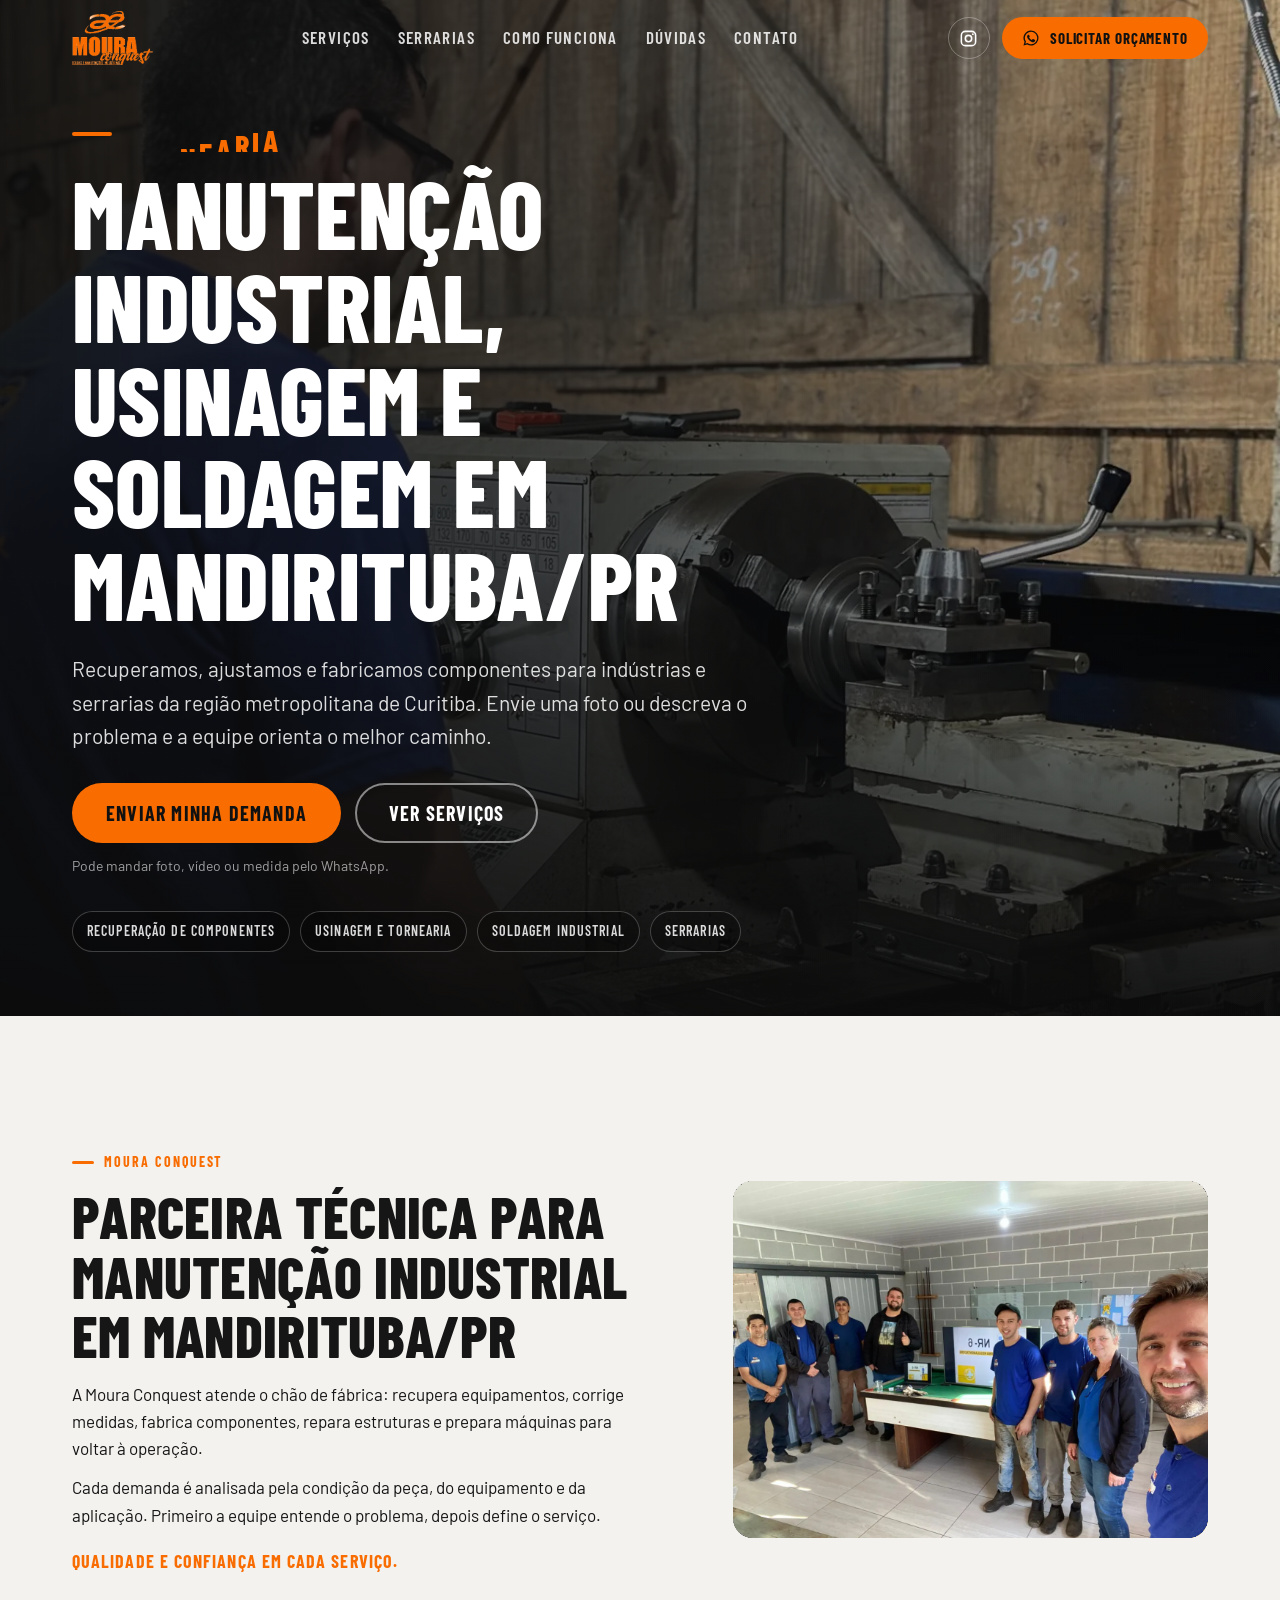
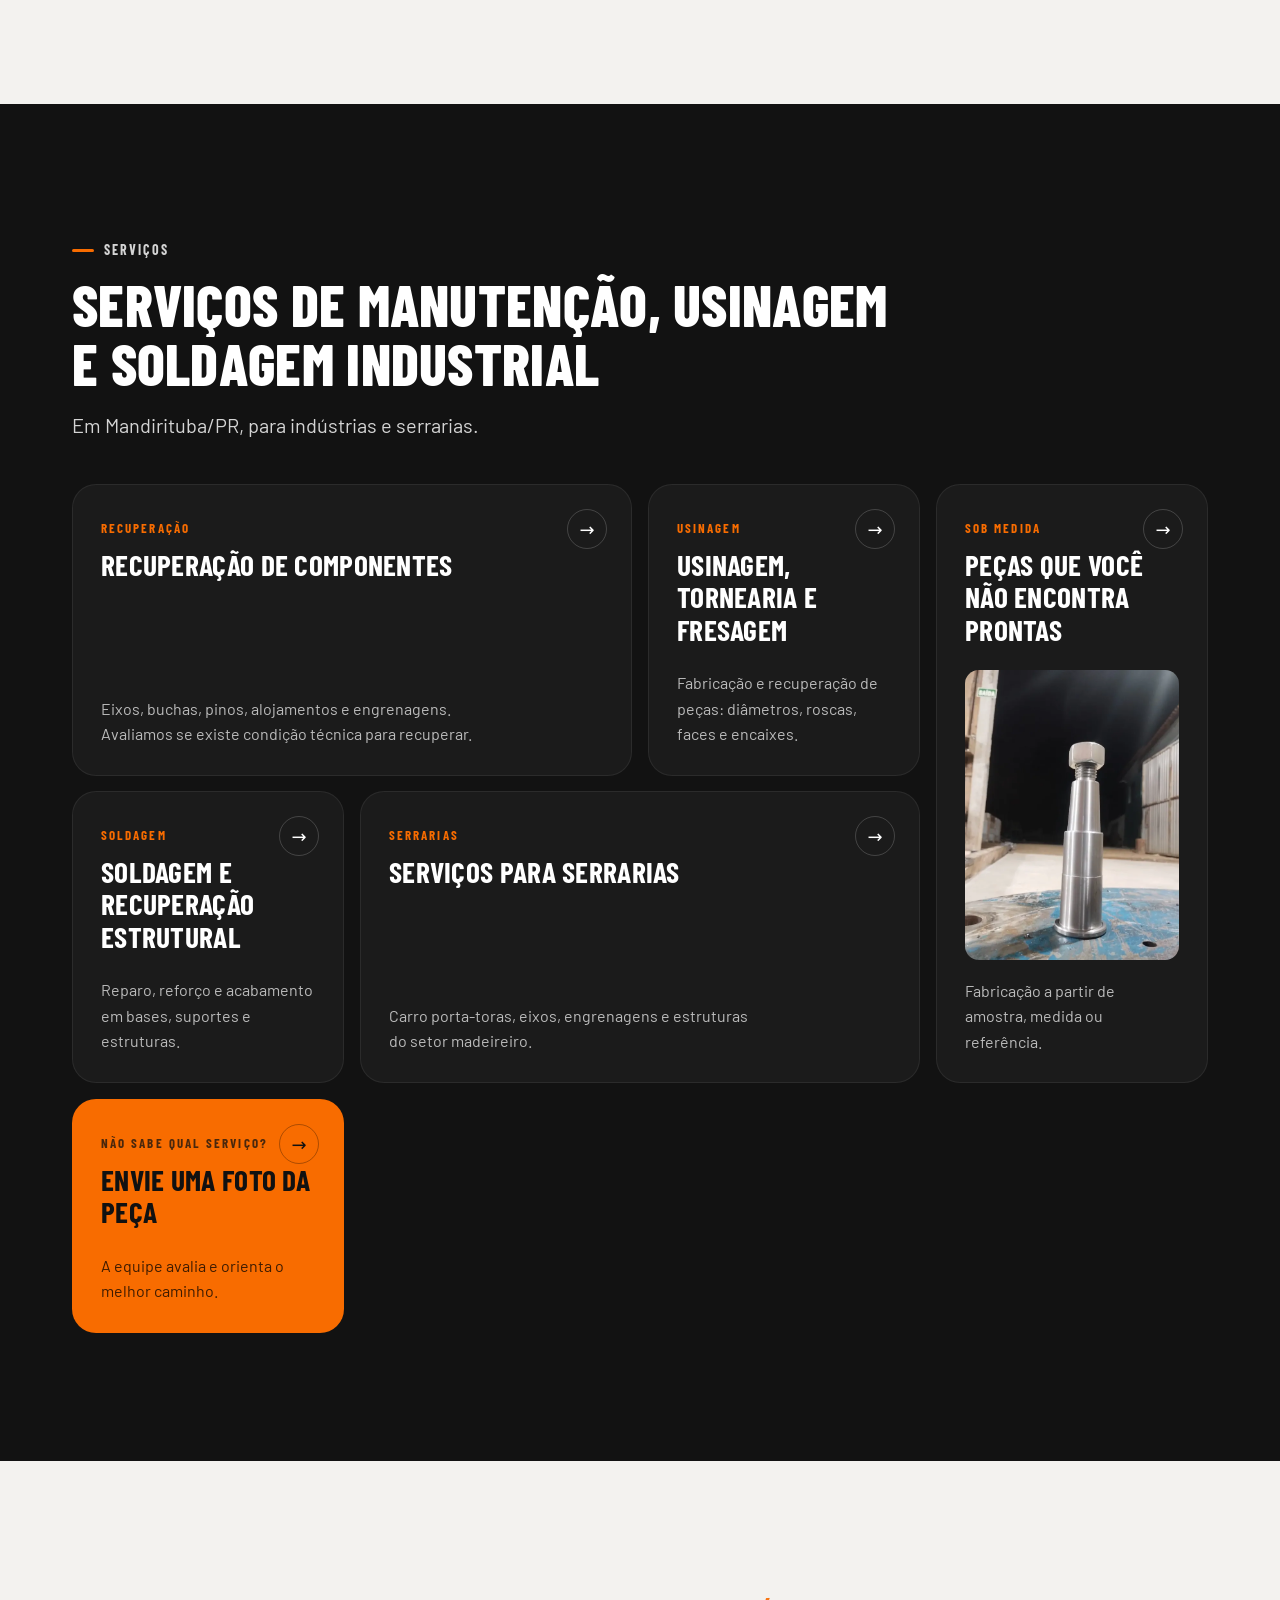
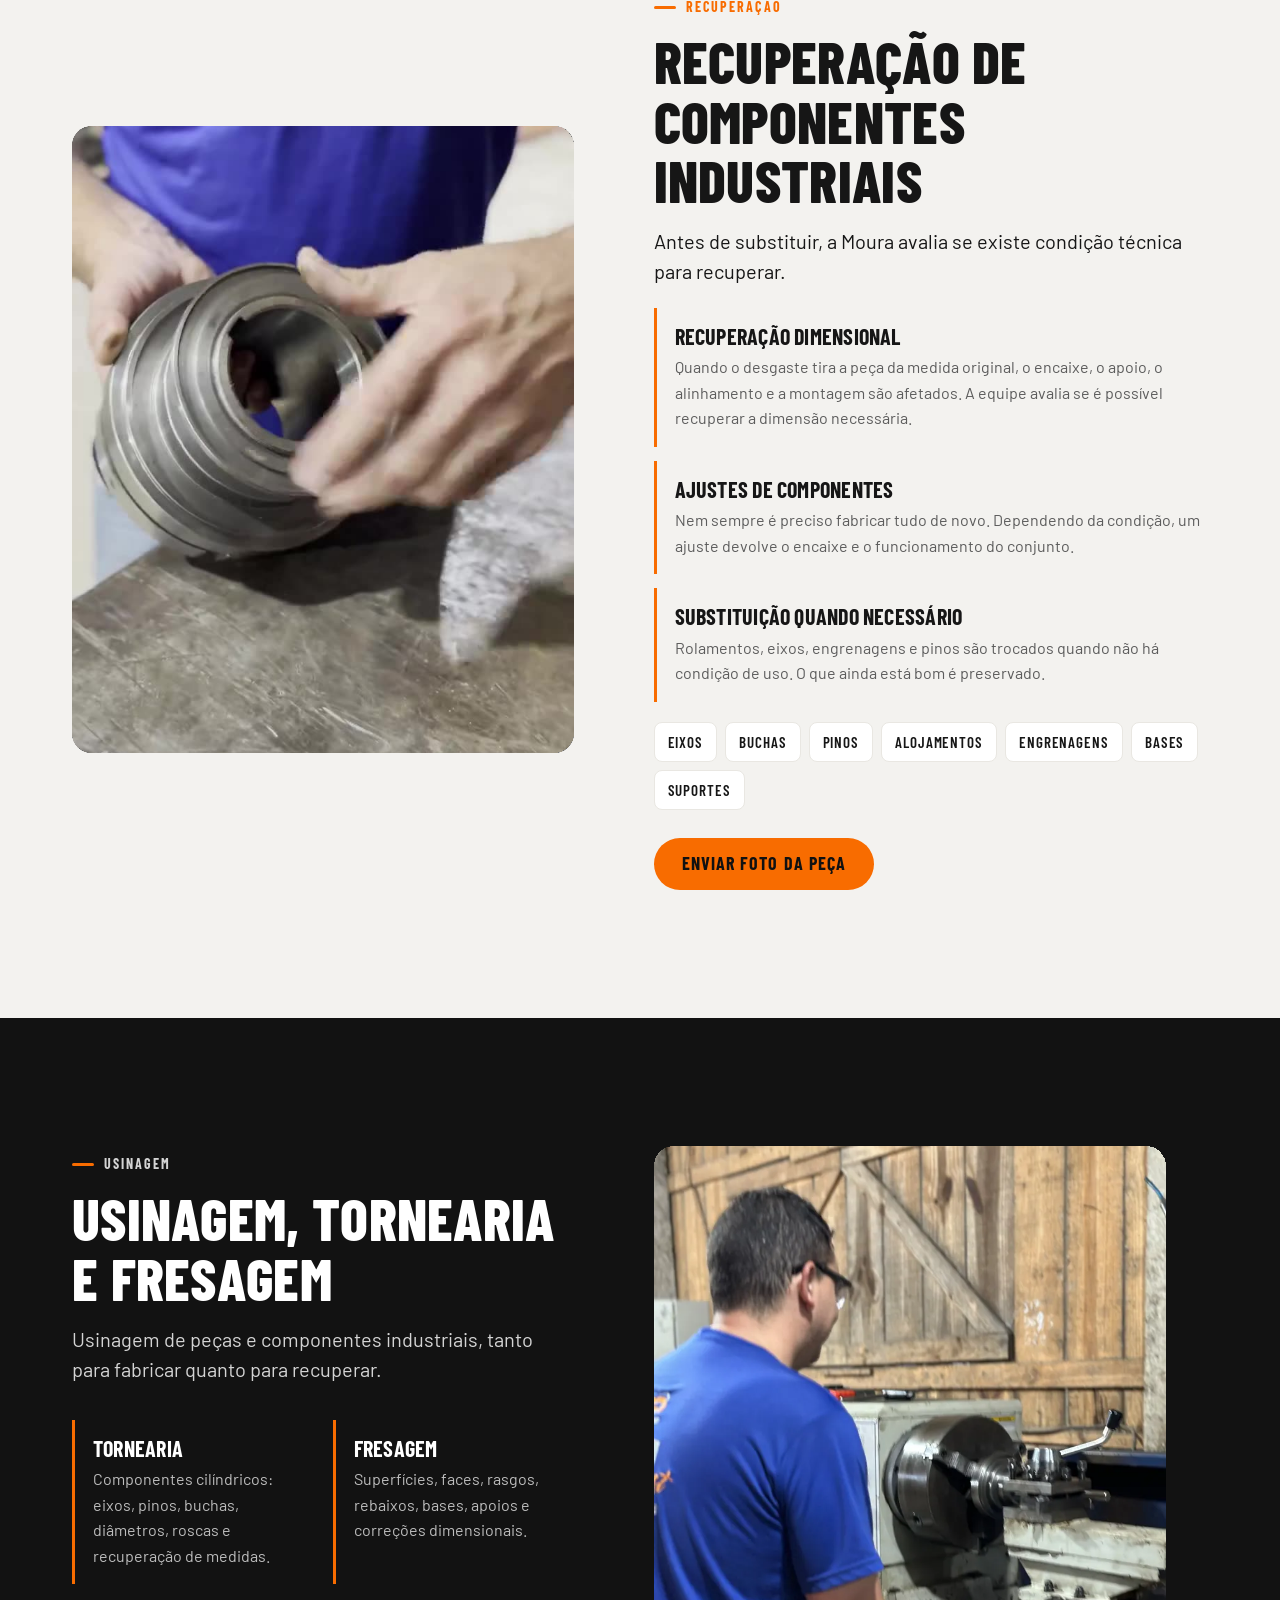
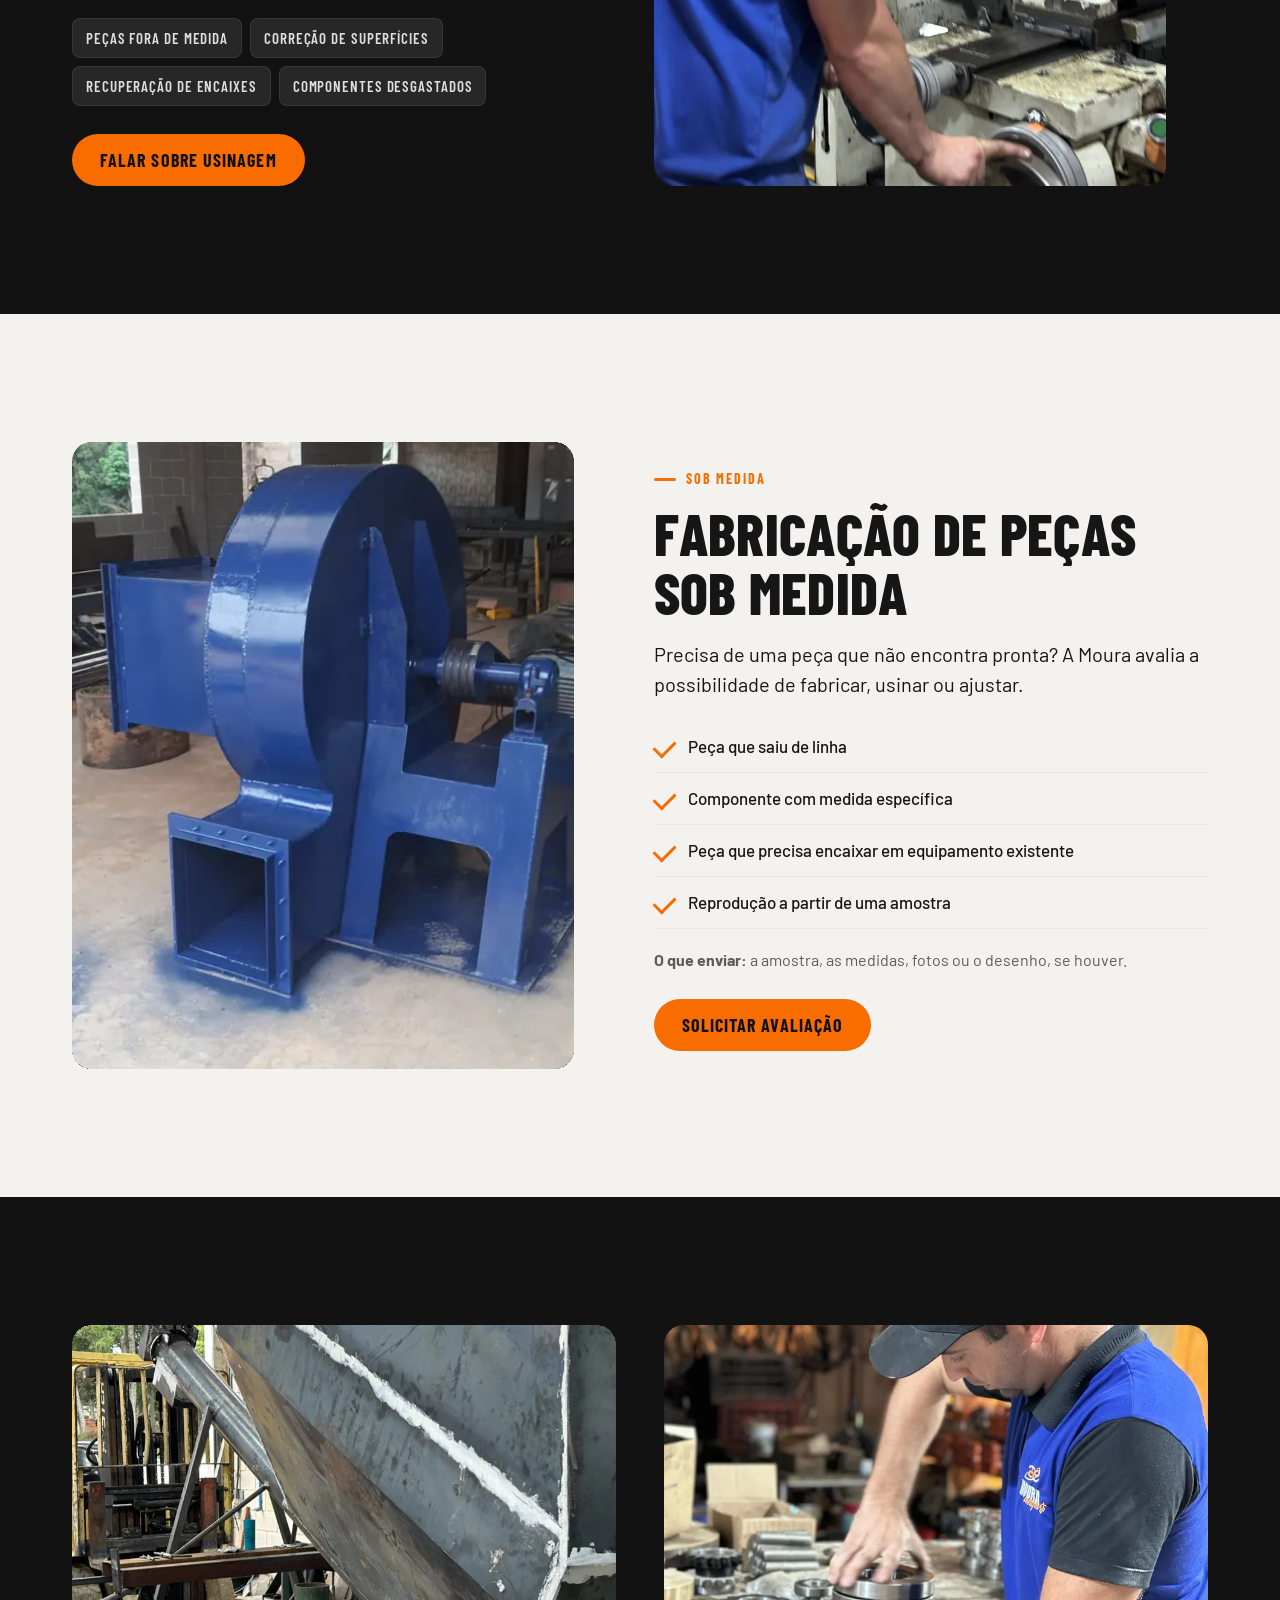
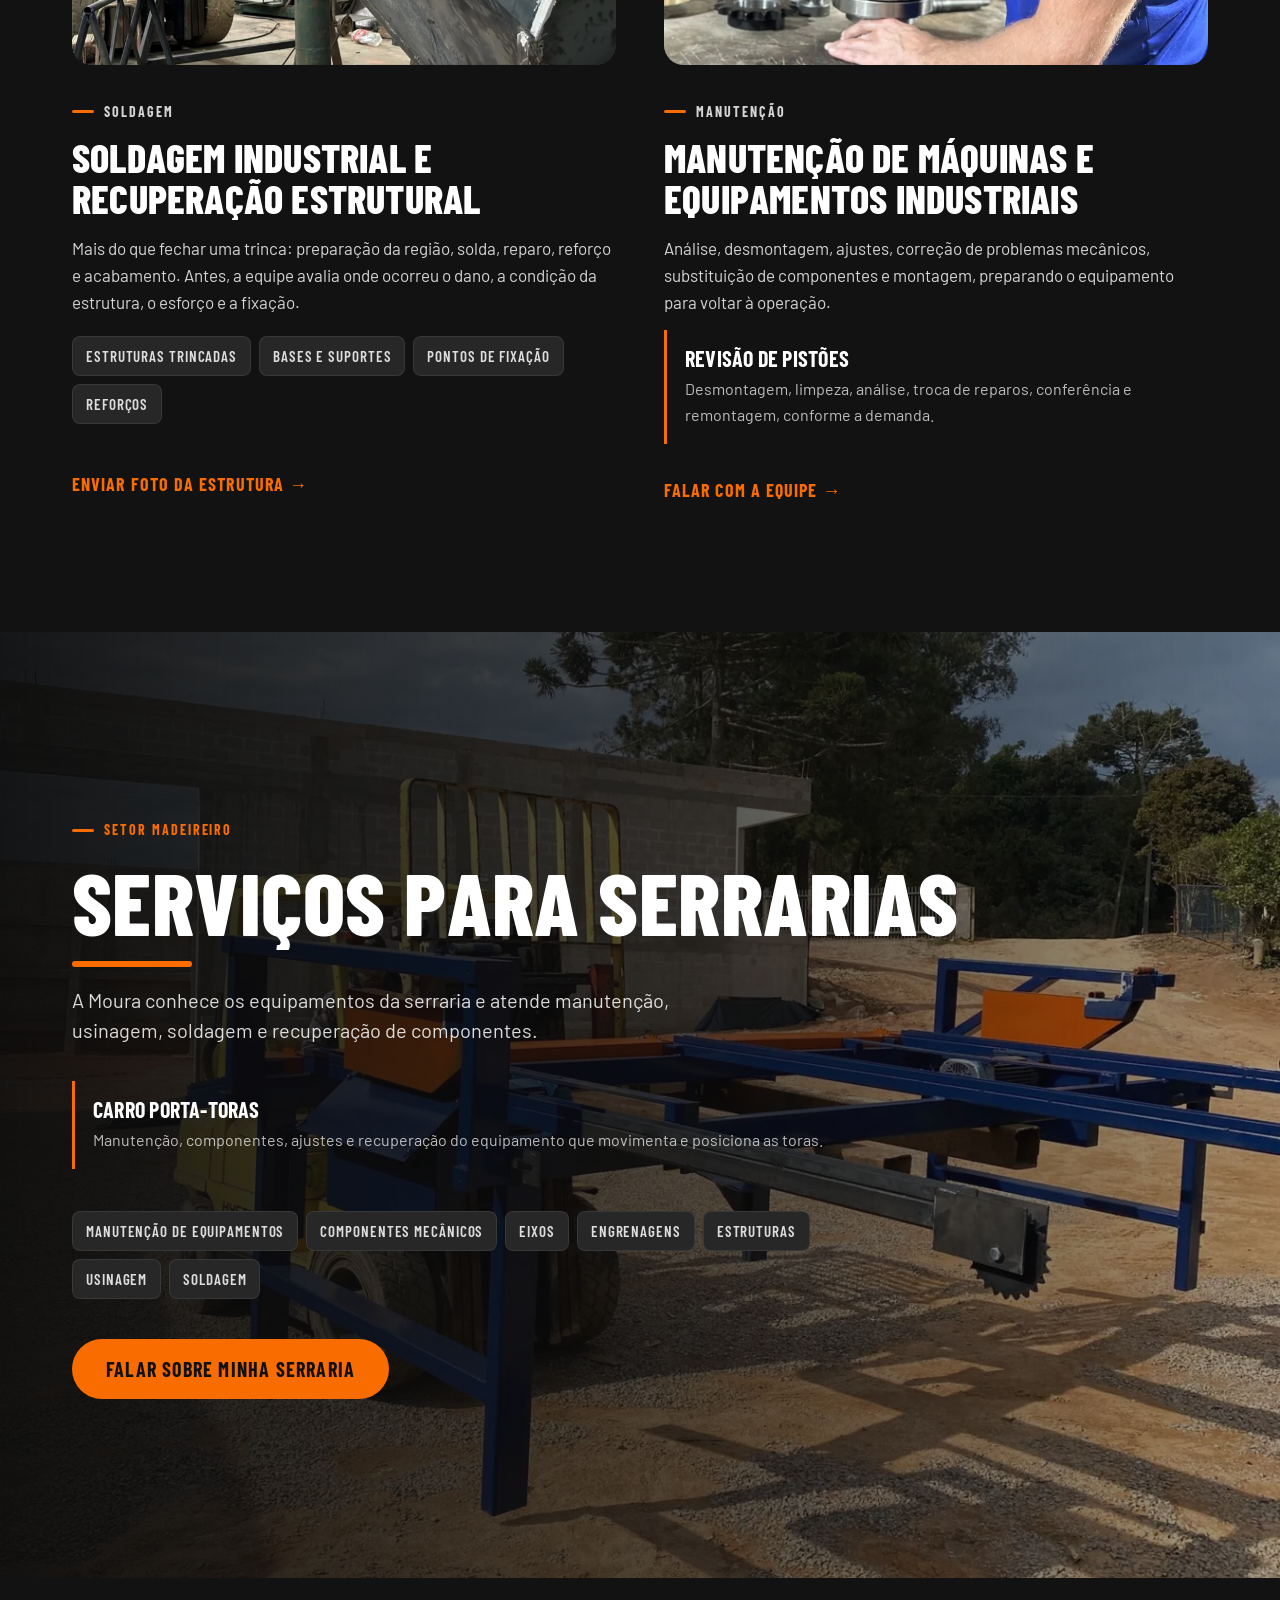
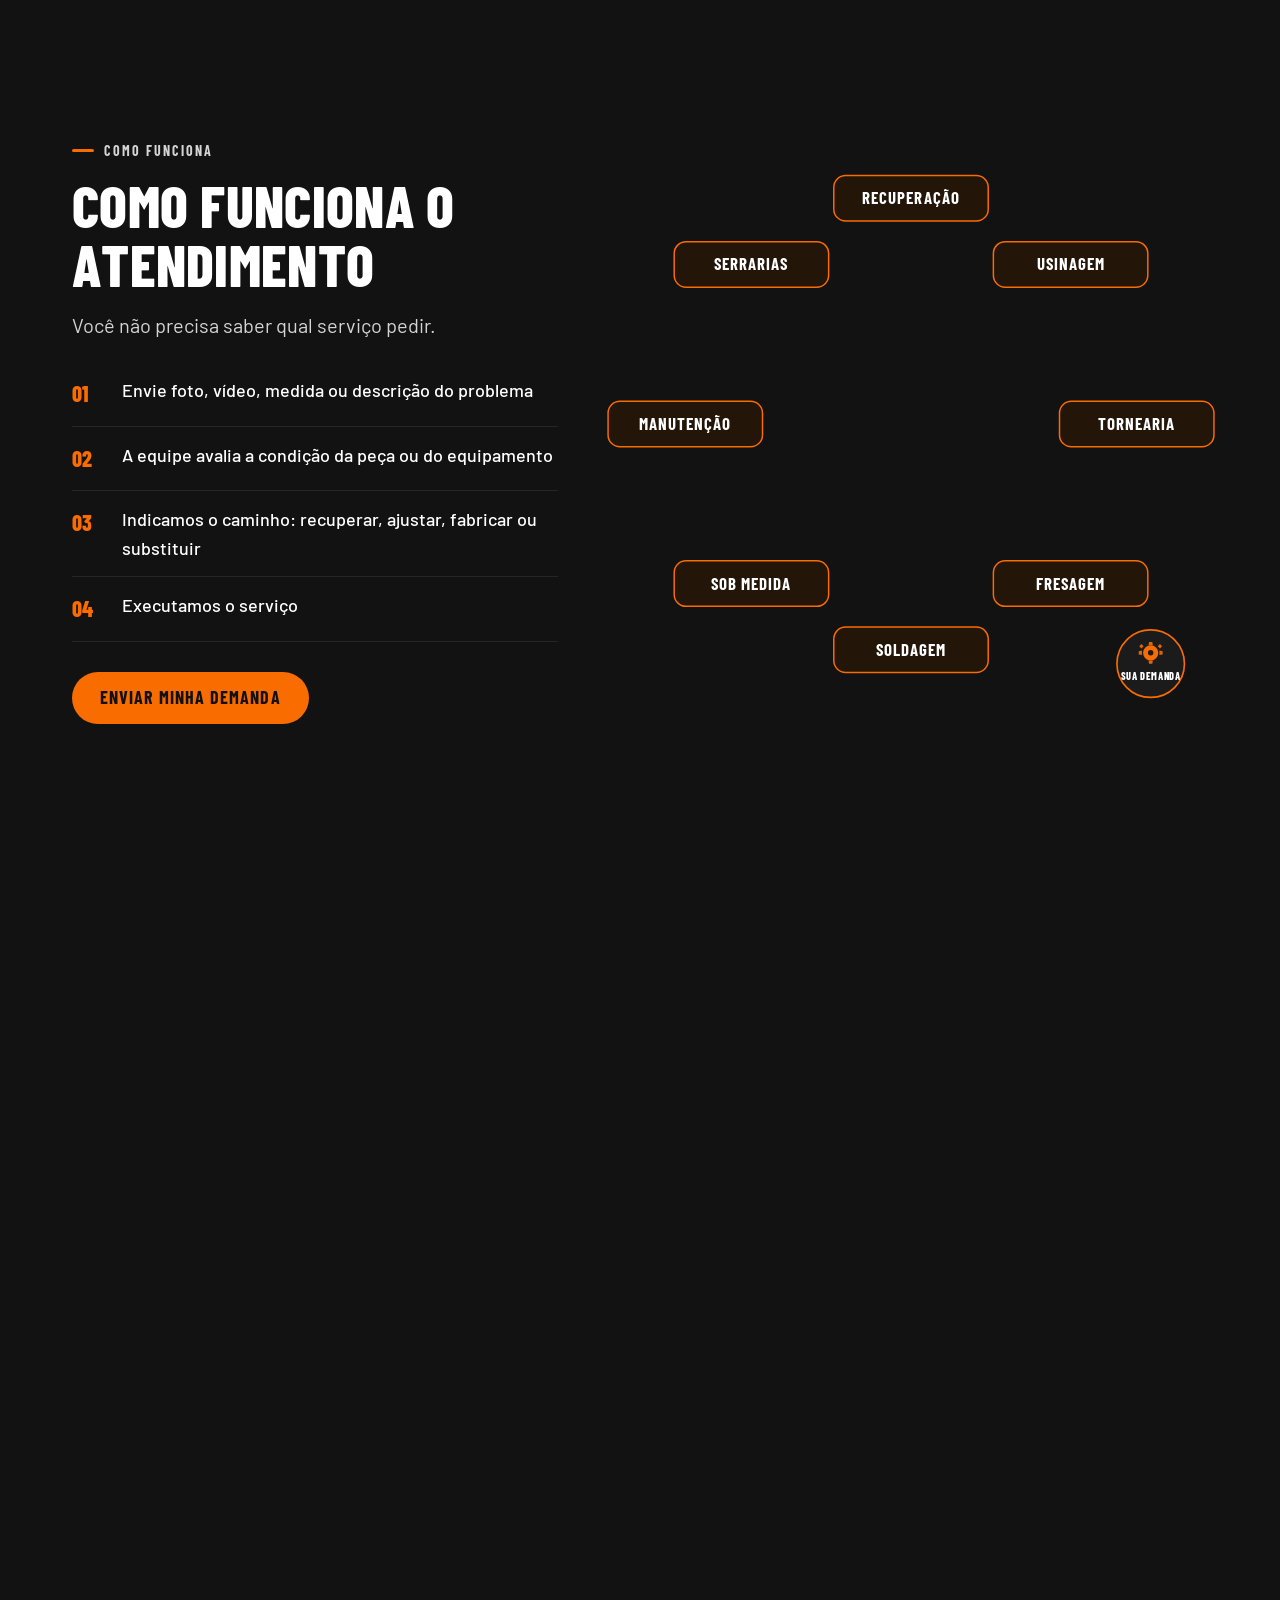
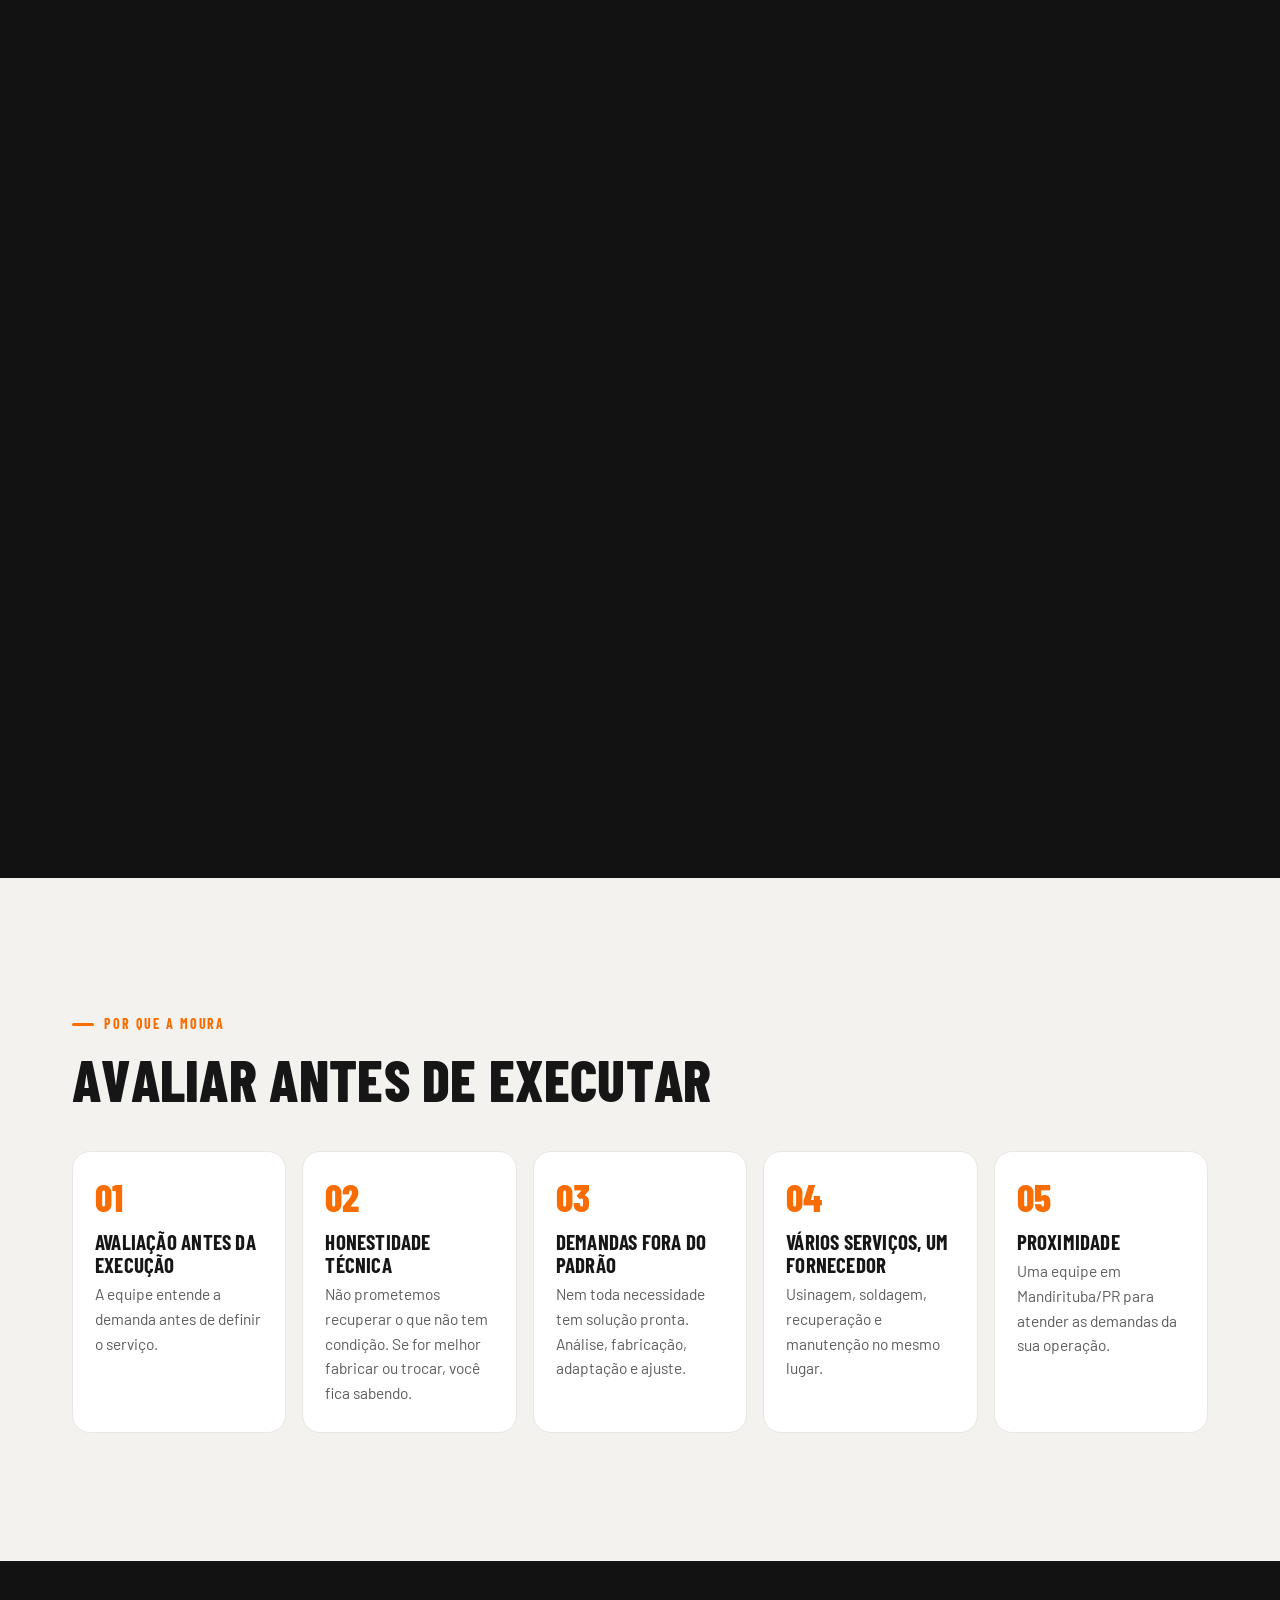
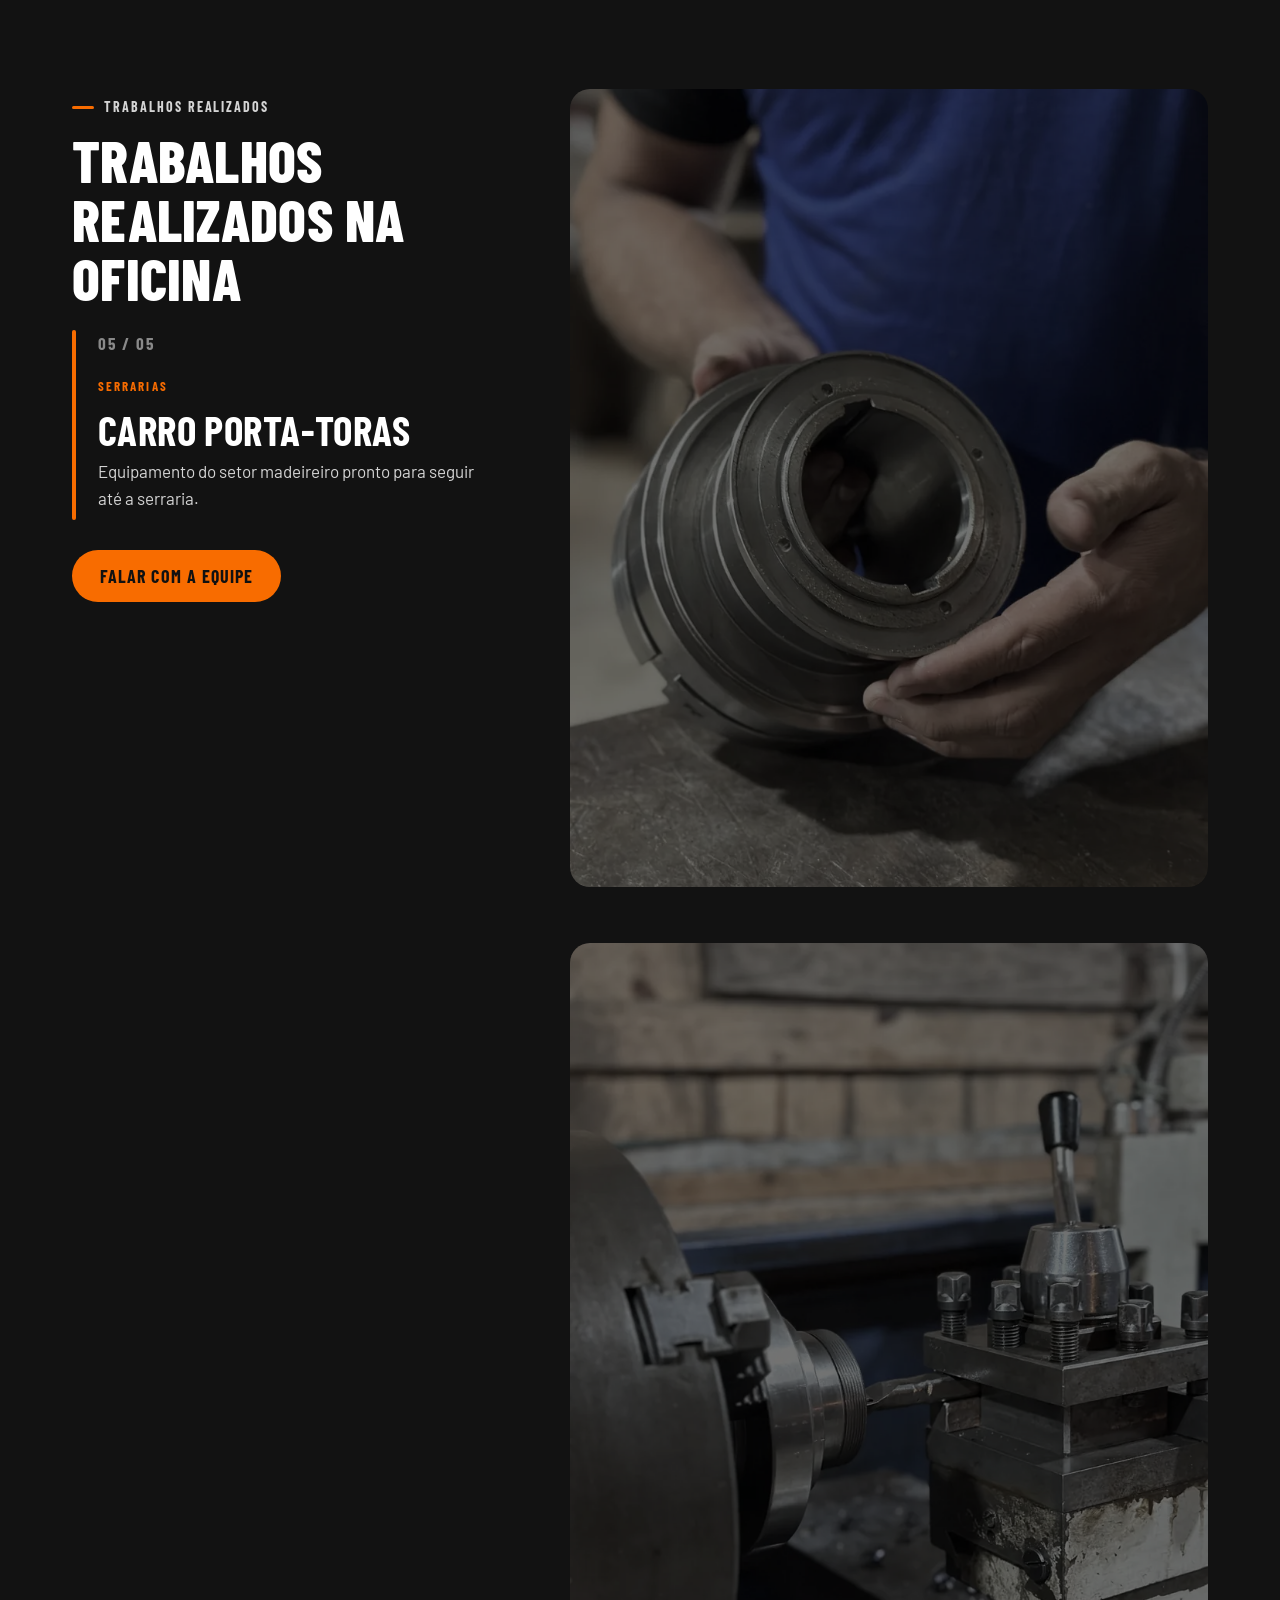
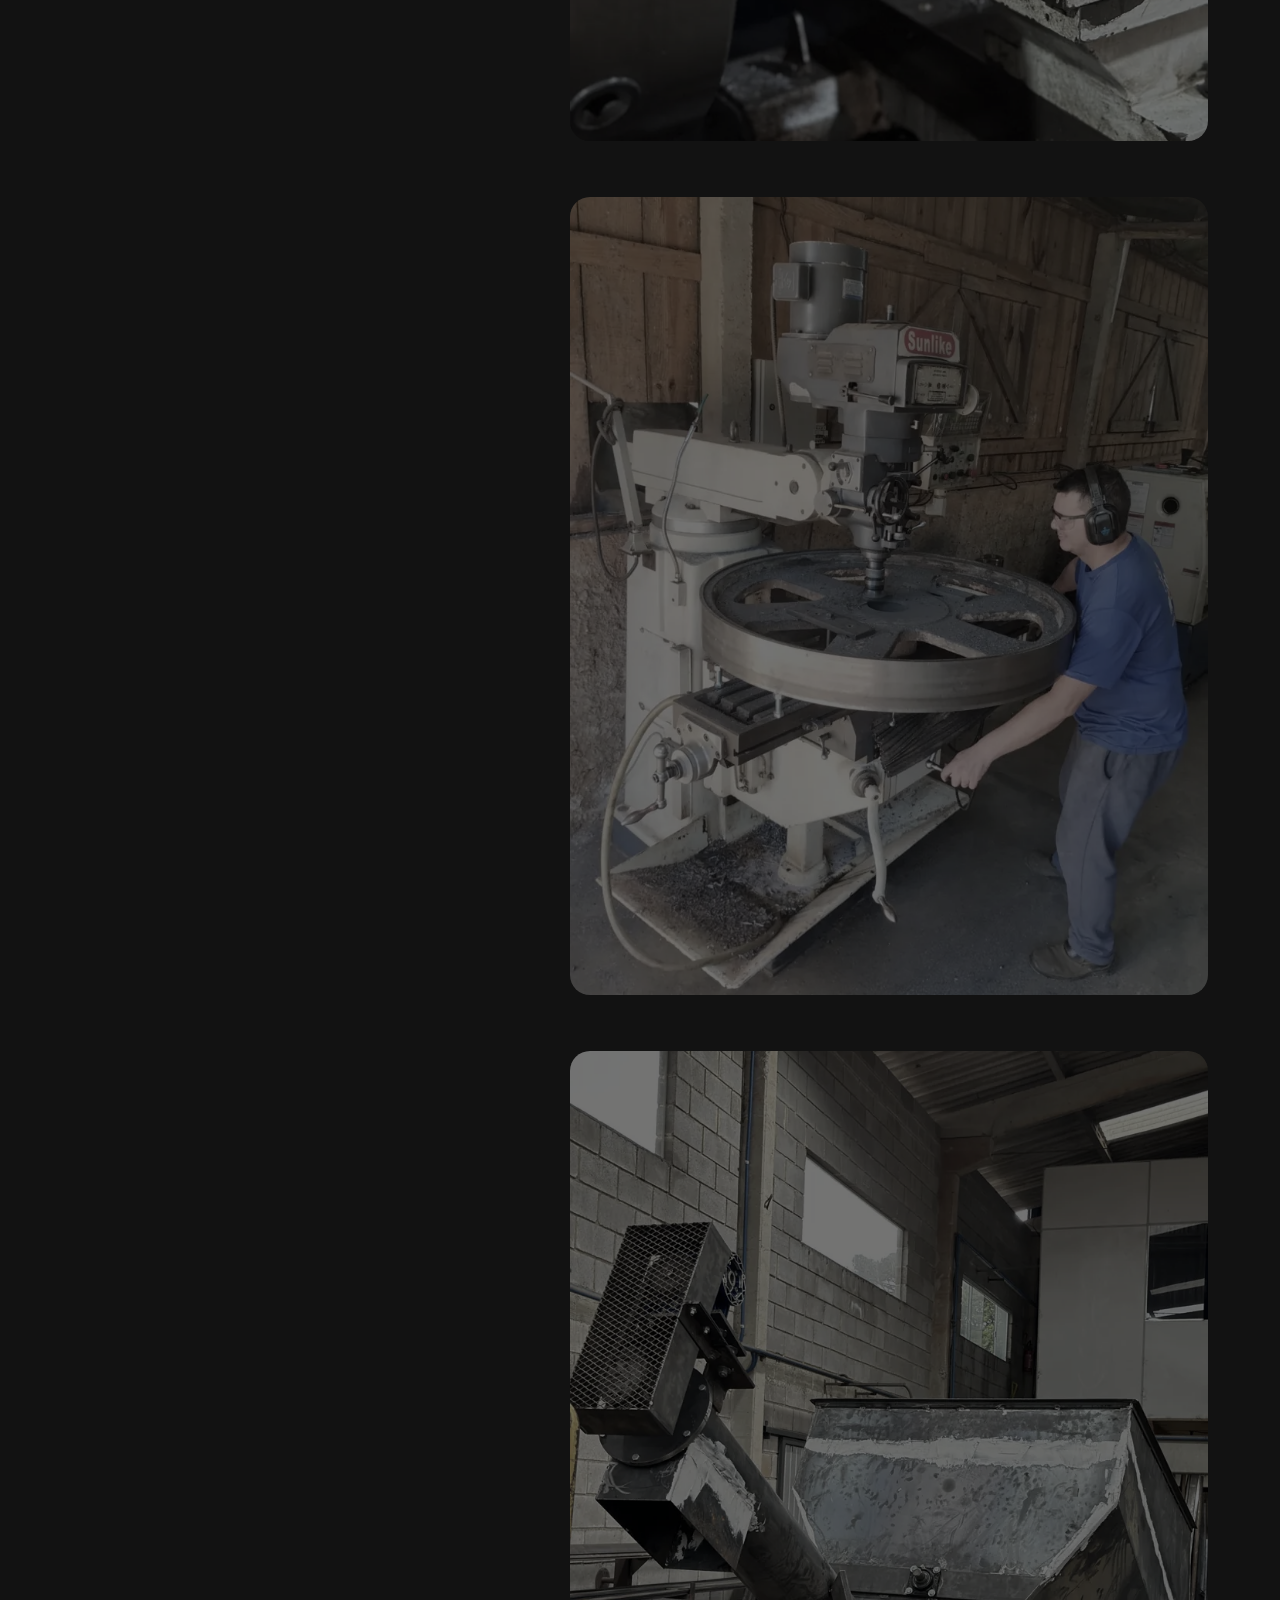
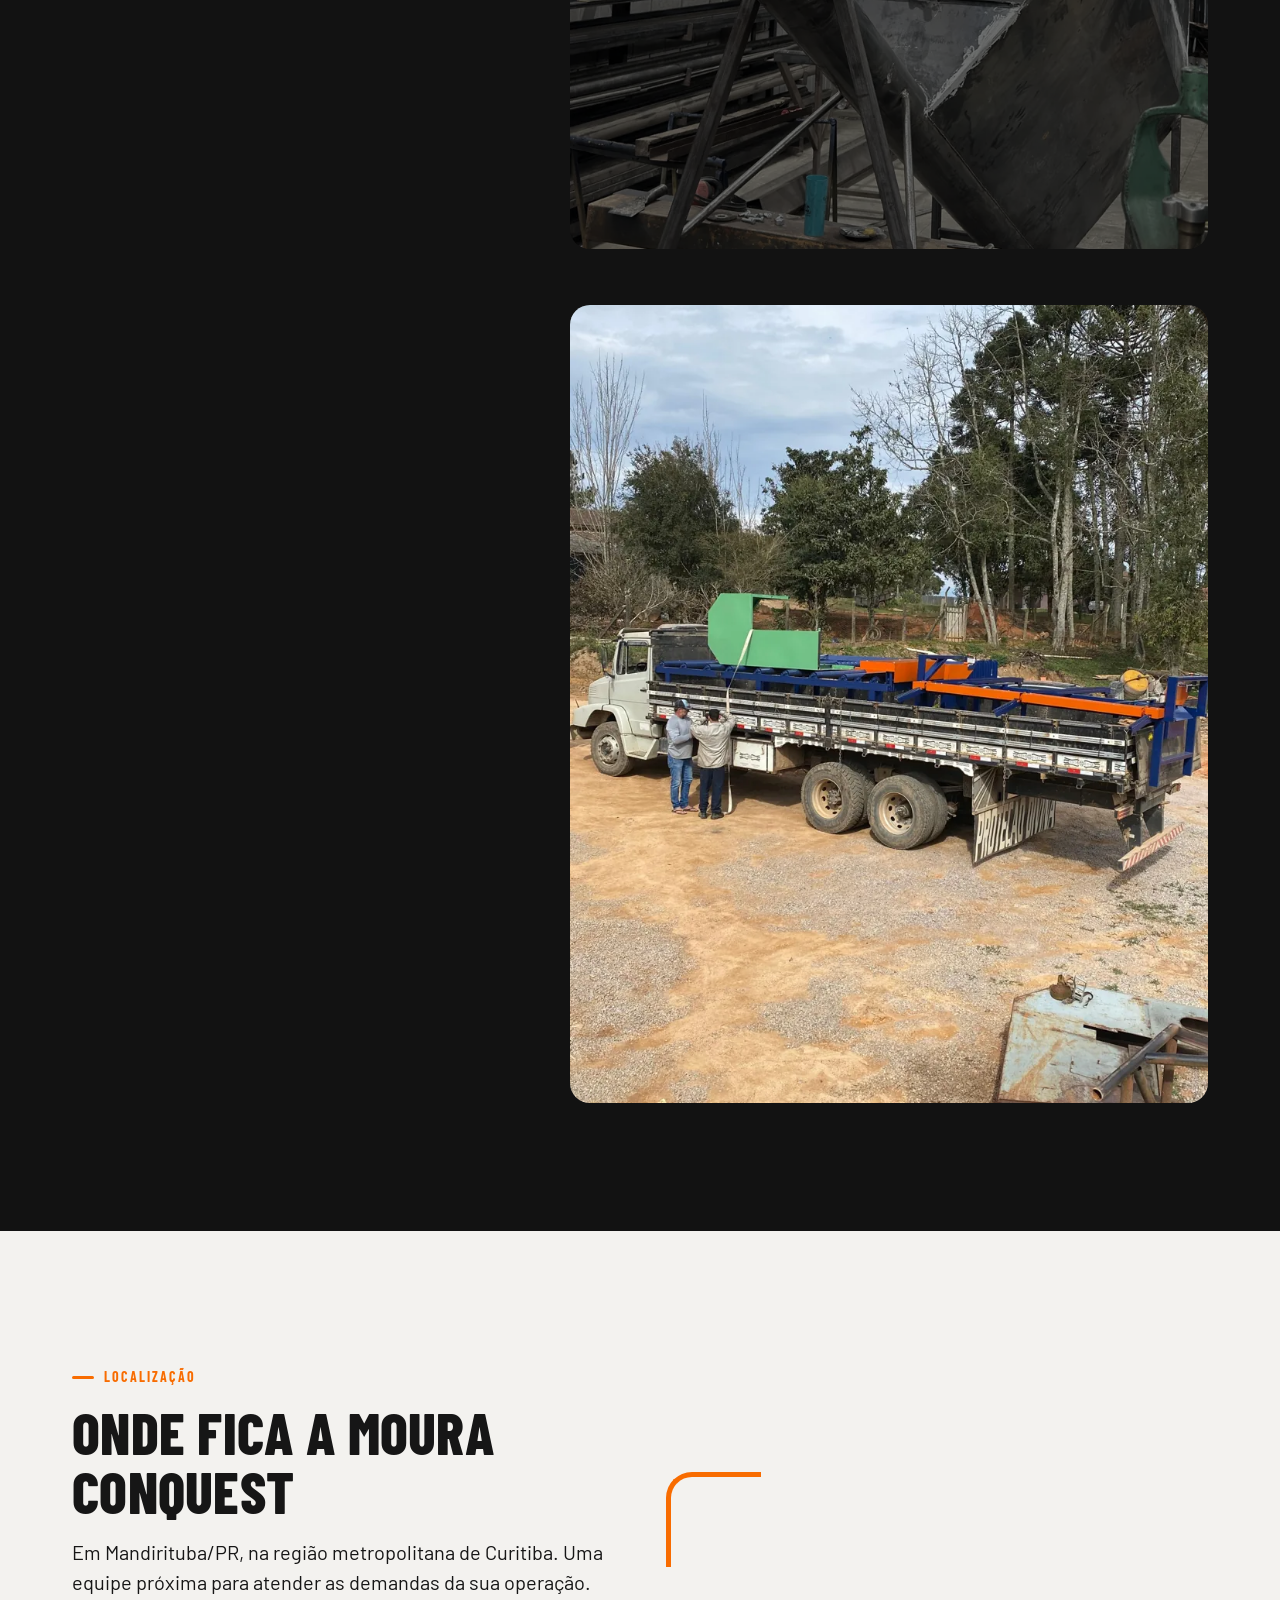
==== index.html @ 5da2c51f "Add files via upload" ====
<!doctype html>
<html lang="pt-BR">
<head>
<meta charset="utf-8">
<meta name="viewport" content="width=device-width, initial-scale=1">
<title>Manutenção Industrial, Usinagem e Soldagem em Mandirituba/PR | Moura Conquest</title>
<meta name="description" content="Moura Conquest, em Mandirituba/PR (região metropolitana de Curitiba): manutenção industrial, usinagem, tornearia, fresagem, soldagem, recuperação de componentes e peças sob medida para indústrias e serrarias.">
<meta name="theme-color" content="#121212">
<meta name="robots" content="index, follow">
<meta property="og:type" content="website">
<meta property="og:locale" content="pt_BR">
<meta property="og:site_name" content="Moura Conquest">
<meta property="og:title" content="Moura Conquest | Manutenção industrial, usinagem e soldagem em Mandirituba/PR">
<meta property="og:description" content="Recuperação de componentes, usinagem, soldagem e peças sob medida para indústrias e serrarias. Envie uma foto da peça pelo WhatsApp.">
<meta property="og:image" content="og-moura-conquest.jpg">
<link rel="icon" type="image/png" href="favicon.png">
<link rel="apple-touch-icon" href="apple-touch-icon.png">
<link rel="preconnect" href="https://fonts.googleapis.com">
<link rel="preconnect" href="https://fonts.gstatic.com" crossorigin>
<link href="https://fonts.googleapis.com/css2?family=Barlow+Condensed:wght@600;700;800&family=Barlow:wght@400;500;600&display=swap" rel="stylesheet">
<link rel="stylesheet" href="styles.css">

<script type="application/ld+json">
{
  "@context": "https://schema.org",
  "@type": "LocalBusiness",
  "name": "Moura Conquest",
  "alternateName": "Moura Conquest Soldas e Manutenções Industriais",
  "description": "Empresa de Mandirituba/PR, na região metropolitana de Curitiba, que faz manutenção industrial, usinagem, tornearia, fresagem, soldagem industrial, recuperação de componentes e fabricação de peças sob medida para indústrias e serrarias.",
  "slogan": "Qualidade e confiança em cada serviço.",
  "telephone": "+55-41-98729-2928",
  "image": "logo-moura-conquest.png",
  "logo": "logo-moura-conquest.png",
  "address": {
    "@type": "PostalAddress",
    "addressLocality": "Mandirituba",
    "addressRegion": "PR",
    "addressCountry": "BR"
  },
  "sameAs": ["https://www.instagram.com/mouraconquest/"],
  "knowsAbout": ["Manutenção industrial", "Usinagem", "Tornearia", "Fresagem", "Soldagem industrial", "Recuperação de componentes industriais", "Recuperação dimensional", "Fabricação de peças sob medida", "Recuperação estrutural", "Revisão de pistões", "Manutenção de carro porta-toras", "Manutenção para serrarias"],
  "hasOfferCatalog": {
    "@type": "OfferCatalog",
    "name": "Serviços industriais",
    "itemListElement": [
      {"@type": "Offer", "itemOffered": {"@type": "Service", "name": "Recuperação de componentes industriais"}},
      {"@type": "Offer", "itemOffered": {"@type": "Service", "name": "Usinagem, tornearia e fresagem"}},
      {"@type": "Offer", "itemOffered": {"@type": "Service", "name": "Fabricação de peças sob medida"}},
      {"@type": "Offer", "itemOffered": {"@type": "Service", "name": "Soldagem industrial e recuperação estrutural"}},
      {"@type": "Offer", "itemOffered": {"@type": "Service", "name": "Manutenção de máquinas e equipamentos industriais"}},
      {"@type": "Offer", "itemOffered": {"@type": "Service", "name": "Manutenção para serrarias e carro porta-toras"}}
    ]
  }
}
</script>
<script type="application/ld+json">
{
  "@context": "https://schema.org",
  "@type": "FAQPage",
  "mainEntity": [
    {"@type": "Question", "name": "Quais serviços a Moura Conquest realiza?", "acceptedAnswer": {"@type": "Answer", "text": "Manutenção industrial, usinagem, tornearia, fresagem, soldagem industrial, recuperação de componentes, recuperação dimensional, recuperação estrutural, revisão de pistões e fabricação de peças sob medida, para indústrias e serrarias."}},
    {"@type": "Question", "name": "Uma peça desgastada pode ser recuperada?", "acceptedAnswer": {"@type": "Answer", "text": "Depende da condição técnica da peça. A equipe da Moura Conquest avalia o desgaste, a medida e a aplicação antes de indicar se é possível recuperar, ajustar ou se é melhor fabricar uma nova."}},
    {"@type": "Question", "name": "Vocês fabricam peças sob medida?", "acceptedAnswer": {"@type": "Answer", "text": "Sim. A Moura avalia a possibilidade de fabricar peças que saíram de linha, que têm medida específica ou que não são encontradas prontas, a partir de amostra, medida ou referência."}},
    {"@type": "Question", "name": "Não sei qual serviço preciso. Como faço?", "acceptedAnswer": {"@type": "Answer", "text": "Envie uma foto, vídeo, medida ou a descrição do problema pelo WhatsApp (41) 98729-2928. A equipe avalia a situação e orienta o caminho mais adequado."}},
    {"@type": "Question", "name": "Vocês trabalham com tornearia e fresagem?", "acceptedAnswer": {"@type": "Answer", "text": "Sim. Tornearia para eixos, pinos, buchas, diâmetros e roscas, e fresagem para superfícies, faces, rasgos, rebaixos, bases e apoios, tanto na fabricação quanto na recuperação de componentes."}},
    {"@type": "Question", "name": "A Moura Conquest atende serrarias?", "acceptedAnswer": {"@type": "Answer", "text": "Sim. A Moura atende demandas do setor madeireiro, como manutenção de equipamentos, carro porta-toras, eixos, engrenagens, estruturas, usinagem, soldagem e recuperação de componentes."}},
    {"@type": "Question", "name": "Onde fica a Moura Conquest?", "acceptedAnswer": {"@type": "Answer", "text": "A Moura Conquest fica em Mandirituba, Paraná, na região metropolitana de Curitiba."}}
  ]
}
</script>
</head>
<body>

<a class="skip" href="#conteudo">Pular para o conteúdo</a>

<!-- ============ CABEÇALHO ============ -->
<header class="header" id="topo">
  <div class="wrap header__in">
    <a href="#inicio" class="header__logo" aria-label="Moura Conquest, início">
      <img src="logo-moura-conquest.png" alt="Moura Conquest Soldas e Manutenções Industriais" width="446" height="299">
    </a>
    <nav class="nav" id="nav" aria-label="Menu principal">
      <a href="#servicos">Serviços</a>
      <a href="#serrarias">Serrarias</a>
      <a href="#como-funciona">Como funciona</a>
      <a href="#faq">Dúvidas</a>
      <a href="#contato">Contato</a>
    </nav>
    <div class="header__acoes">
      <a class="ico-btn" href="https://www.instagram.com/mouraconquest/" target="_blank" rel="noopener" aria-label="Instagram da Moura Conquest">
        <svg viewBox="0 0 24 24" aria-hidden="true"><rect x="3" y="3" width="18" height="18" rx="5"/><circle cx="12" cy="12" r="4"/><circle cx="17.5" cy="6.5" r="1.1" class="fill"/></svg>
      </a>
      <a class="btn btn--laranja btn--sm" href="https://wa.me/5541987292928" target="_blank" rel="noopener" data-wa="Olá! Vim pelo site e quero solicitar um orçamento." data-cta="header">
        <svg viewBox="0 0 24 24" aria-hidden="true" class="wa-ico"><path d="M12 2a10 10 0 0 0-8.6 15.1L2 22l5-1.3A10 10 0 1 0 12 2Zm0 18.2a8.2 8.2 0 0 1-4.2-1.2l-.3-.2-3 .8.8-2.9-.2-.3A8.2 8.2 0 1 1 12 20.2Zm4.5-6.1c-.2-.1-1.5-.7-1.7-.8s-.4-.1-.6.1-.7.8-.8 1-.3.2-.5.1a6.7 6.7 0 0 1-3.3-2.9c-.2-.4.2-.4.7-1.3a.4.4 0 0 0 0-.4l-.8-1.8c-.2-.5-.4-.4-.6-.4h-.5a1 1 0 0 0-.7.3 3 3 0 0 0-.9 2.2 5.1 5.1 0 0 0 1.1 2.7 11.7 11.7 0 0 0 4.5 4c1.7.7 2.3.8 3.2.6a2.7 2.7 0 0 0 1.7-1.2 2.2 2.2 0 0 0 .2-1.2c-.1-.1-.3-.2-.5-.3Z"/></svg>
        <span class="hide-sm">Solicitar orçamento</span><span class="show-sm">WhatsApp</span>
      </a>
      <button class="menu-btn" id="menuBtn" aria-label="Abrir menu" aria-expanded="false" aria-controls="nav"><span></span><span></span><span></span></button>
    </div>
  </div>
</header>

<main id="conteudo">

<!-- ============ HERO ============ -->
<section class="hero" id="inicio">
  <figure class="ph hero__bg" data-label="Foto da oficina: torno ou solda em ação">
    <img src="hero-oficina.webp" alt="Profissional da Moura Conquest operando torno na oficina em Mandirituba/PR" fetchpriority="high" onerror="this.remove()">
  </figure>
  <div class="hero__shade" aria-hidden="true"></div>
  <div class="wrap hero__in">
    <p class="hero__rotator" aria-label="Recuperação, usinagem, tornearia, fresagem, soldagem e peças sob medida">
      <span class="rot" id="rot" aria-hidden="true">RECUPERAÇÃO</span>
    </p>
    <h1 class="hero__h1">Manutenção industrial, usinagem e soldagem em Mandirituba/PR</h1>
    <p class="hero__sub">Recuperamos, ajustamos e fabricamos componentes para indústrias e serrarias da região metropolitana de Curitiba. Envie uma foto ou descreva o problema e a equipe orienta o melhor caminho.</p>
    <div class="hero__ctas">
      <a class="btn btn--laranja btn--lg" href="https://wa.me/5541987292928" target="_blank" rel="noopener" data-wa="Olá! Vim pelo site e quero enviar uma demanda para avaliação." data-cta="hero">Enviar minha demanda</a>
      <a class="btn btn--linha btn--lg" href="#servicos">Ver serviços</a>
    </div>
    <p class="hero__micro">Pode mandar foto, vídeo ou medida pelo WhatsApp.</p>
    <ul class="hero__chips" aria-label="Principais serviços">
      <li>Recuperação de componentes</li><li>Usinagem e tornearia</li><li>Soldagem industrial</li><li>Serrarias</li>
    </ul>
  </div>
</section>

<!-- ============ APRESENTAÇÃO ============ -->
<section class="sec sec--claro" id="sobre">
  <div class="wrap sobre">
    <div class="sobre__txt">
      <p class="eyebrow">Moura Conquest</p>
      <h2 class="h2 clip">Parceira técnica para manutenção industrial em Mandirituba/PR</h2>
      <p>A Moura Conquest atende o chão de fábrica: recupera equipamentos, corrige medidas, fabrica componentes, repara estruturas e prepara máquinas para voltar à operação.</p>
      <p>Cada demanda é analisada pela condição da peça, do equipamento e da aplicação. Primeiro a equipe entende o problema, depois define o serviço.</p>
      <p class="assinatura">Qualidade e confiança em cada serviço.</p>
    </div>
    <figure class="ph ph--r sobre__foto canto" data-label="Foto da equipe na oficina">
      <img src="equipe-oficina.webp" alt="Equipe da Moura Conquest em Mandirituba/PR" loading="lazy" onerror="this.remove()">
    </figure>
  </div>
</section>

<!-- ============ SERVIÇOS (BENTO) ============ -->
<section class="sec sec--escuro" id="servicos">
  <div class="wrap">
    <div class="sec__head">
      <p class="eyebrow">Serviços</p>
      <h2 class="h2 clip">Serviços de manutenção, usinagem e soldagem industrial</h2>
      <p class="lead">Em Mandirituba/PR, para indústrias e serrarias.</p>
    </div>

    <div class="bento" id="bento">
      <a class="bcard b-0" href="#recuperacao">
        <span class="bcard__spot"></span><span class="bcard__glow"></span>
        <div class="bcard__top"><span class="bcard__label">Recuperação</span><h3>Recuperação de componentes</h3></div>
        <p>Eixos, buchas, pinos, alojamentos e engrenagens. Avaliamos se existe condição técnica para recuperar.</p>
        <span class="bcard__seta" aria-hidden="true">→</span>
      </a>
      <a class="bcard b-1" href="#usinagem">
        <span class="bcard__spot"></span><span class="bcard__glow"></span>
        <div class="bcard__top"><span class="bcard__label">Usinagem</span><h3>Usinagem, tornearia e fresagem</h3></div>
        <p>Fabricação e recuperação de peças: diâmetros, roscas, faces e encaixes.</p>
        <span class="bcard__seta" aria-hidden="true">→</span>
      </a>
      <a class="bcard b-2" href="#fabricacao">
        <span class="bcard__spot"></span><span class="bcard__glow"></span>
        <div class="bcard__top"><span class="bcard__label">Sob medida</span><h3>Peças que você não encontra prontas</h3></div>
        <figure class="ph bcard__foto" data-label="Peça fabricada sob medida">
          <img src="peca-sob-medida.webp" alt="Peça industrial fabricada sob medida pela Moura Conquest" loading="lazy" onerror="this.remove()">
        </figure>
        <p>Fabricação a partir de amostra, medida ou referência.</p>
        <span class="bcard__seta" aria-hidden="true">→</span>
      </a>
      <a class="bcard b-3" href="#soldagem">
        <span class="bcard__spot"></span><span class="bcard__glow"></span>
        <div class="bcard__top"><span class="bcard__label">Soldagem</span><h3>Soldagem e recuperação estrutural</h3></div>
        <p>Reparo, reforço e acabamento em bases, suportes e estruturas.</p>
        <span class="bcard__seta" aria-hidden="true">→</span>
      </a>
      <a class="bcard b-4" href="#serrarias">
        <span class="bcard__spot"></span><span class="bcard__glow"></span>
        <div class="bcard__top"><span class="bcard__label">Serrarias</span><h3>Serviços para serrarias</h3></div>
        <p>Carro porta-toras, eixos, engrenagens e estruturas do setor madeireiro.</p>
        <span class="bcard__seta" aria-hidden="true">→</span>
      </a>
      <a class="bcard bcard--cta b-5" href="https://wa.me/5541987292928" target="_blank" rel="noopener" data-wa="Olá! Vim pelo site e quero enviar uma demanda para avaliação." data-cta="bento-cta">
        <span class="bcard__spot"></span>
        <div class="bcard__top"><span class="bcard__label">Não sabe qual serviço?</span><h3>Envie uma foto da peça</h3></div>
        <p>A equipe avalia e orienta o melhor caminho.</p>
        <span class="bcard__seta" aria-hidden="true">→</span>
      </a>
    </div>
  </div>
</section>

<!-- ============ RECUPERAÇÃO ============ -->
<section class="sec sec--claro servico" id="recuperacao">
  <div class="wrap split">
    <figure class="ph ph--r split__foto canto" data-label="Componente usinado">
      <img src="recuperacao-componente.webp" alt="Componente industrial usinado na Moura Conquest" loading="lazy" onerror="this.remove()">
      <video class="ph__video" src="recuperacao-video.mp4" poster="recuperacao-video-poster.jpg" muted loop playsinline autoplay preload="none" aria-label="Vídeo de componente industrial usinado na oficina da Moura Conquest"></video>
    </figure>
    <div class="split__txt">
      <p class="eyebrow">Recuperação</p>
      <h2 class="h2 clip">Recuperação de componentes industriais</h2>
      <p class="lead">Antes de substituir, a Moura avalia se existe condição técnica para recuperar.</p>
      <div class="sub">
        <h3>Recuperação dimensional</h3>
        <p>Quando o desgaste tira a peça da medida original, o encaixe, o apoio, o alinhamento e a montagem são afetados. A equipe avalia se é possível recuperar a dimensão necessária.</p>
      </div>
      <div class="sub">
        <h3>Ajustes de componentes</h3>
        <p>Nem sempre é preciso fabricar tudo de novo. Dependendo da condição, um ajuste devolve o encaixe e o funcionamento do conjunto.</p>
      </div>
      <div class="sub">
        <h3>Substituição quando necessário</h3>
        <p>Rolamentos, eixos, engrenagens e pinos são trocados quando não há condição de uso. O que ainda está bom é preservado.</p>
      </div>
      <ul class="tags"><li>Eixos</li><li>Buchas</li><li>Pinos</li><li>Alojamentos</li><li>Engrenagens</li><li>Bases</li><li>Suportes</li></ul>
      <a class="btn btn--laranja" href="https://wa.me/5541987292928" target="_blank" rel="noopener" data-wa="Olá! Tenho uma peça para avaliar se pode ser recuperada." data-cta="recuperacao">Enviar foto da peça</a>
    </div>
  </div>
</section>

<!-- ============ USINAGEM ============ -->
<section class="sec sec--escuro servico" id="usinagem">
  <div class="wrap split split--inv">
    <figure class="ph ph--r split__foto canto canto--dir" data-label="Vídeo ou foto do torno em operação">
      <img src="torno-usinando.webp" alt="Profissional da Moura Conquest operando o torno na oficina" loading="lazy" onerror="this.remove()">
    </figure>
    <div class="split__txt">
      <p class="eyebrow">Usinagem</p>
      <h2 class="h2 clip">Usinagem, tornearia e fresagem</h2>
      <p class="lead">Usinagem de peças e componentes industriais, tanto para fabricar quanto para recuperar.</p>
      <div class="duo">
        <div class="sub">
          <h3>Tornearia</h3>
          <p>Componentes cilíndricos: eixos, pinos, buchas, diâmetros, roscas e recuperação de medidas.</p>
        </div>
        <div class="sub">
          <h3>Fresagem</h3>
          <p>Superfícies, faces, rasgos, rebaixos, bases, apoios e correções dimensionais.</p>
        </div>
      </div>
      <ul class="tags tags--escuro"><li>Peças fora de medida</li><li>Correção de superfícies</li><li>Recuperação de encaixes</li><li>Componentes desgastados</li></ul>
      <a class="btn btn--laranja" href="https://wa.me/5541987292928" target="_blank" rel="noopener" data-wa="Olá! Preciso de usinagem para uma peça ou componente." data-cta="usinagem">Falar sobre usinagem</a>
    </div>
  </div>
</section>

<!-- ============ FABRICAÇÃO ============ -->
<section class="sec sec--claro servico" id="fabricacao">
  <div class="wrap split">
    <figure class="ph ph--r split__foto canto" data-label="Peça nova ao lado da original desgastada">
      <img src="fabricacao-peca.webp" alt="Peça metálica fabricada pela Moura Conquest" loading="lazy" onerror="this.remove()">
    </figure>
    <div class="split__txt">
      <p class="eyebrow">Sob medida</p>
      <h2 class="h2 clip">Fabricação de peças sob medida</h2>
      <p class="lead">Precisa de uma peça que não encontra pronta? A Moura avalia a possibilidade de fabricar, usinar ou ajustar.</p>
      <ul class="lista">
        <li>Peça que saiu de linha</li>
        <li>Componente com medida específica</li>
        <li>Peça que precisa encaixar em equipamento existente</li>
        <li>Reprodução a partir de uma amostra</li>
      </ul>
      <p class="nota"><strong>O que enviar:</strong> a amostra, as medidas, fotos ou o desenho, se houver.</p>
      <a class="btn btn--laranja" href="https://wa.me/5541987292928" target="_blank" rel="noopener" data-wa="Olá! Preciso de uma peça sob medida que não encontro pronta." data-cta="fabricacao">Solicitar avaliação</a>
    </div>
  </div>
</section>

<!-- ============ SOLDAGEM + MANUTENÇÃO ============ -->
<section class="sec sec--escuro" id="soldagem">
  <div class="wrap duas">
    <article class="painel">
      <figure class="ph ph--r painel__foto" data-label="Soldagem em andamento">
        <img src="soldagem.webp" alt="Estrutura metálica soldada na oficina da Moura Conquest" loading="lazy" onerror="this.remove()">
      </figure>
      <p class="eyebrow">Soldagem</p>
      <h2 class="h2 h2--sm clip">Soldagem industrial e recuperação estrutural</h2>
      <p>Mais do que fechar uma trinca: preparação da região, solda, reparo, reforço e acabamento. Antes, a equipe avalia onde ocorreu o dano, a condição da estrutura, o esforço e a fixação.</p>
      <ul class="tags tags--escuro"><li>Estruturas trincadas</li><li>Bases e suportes</li><li>Pontos de fixação</li><li>Reforços</li></ul>
      <a class="link-cta" href="https://wa.me/5541987292928" target="_blank" rel="noopener" data-wa="Olá! Tenho uma estrutura para avaliar solda ou reforço." data-cta="soldagem">Enviar foto da estrutura →</a>
    </article>
    <article class="painel" id="manutencao">
      <figure class="ph ph--r painel__foto" data-label="Equipamento desmontado ou pistão em revisão">
        <img src="manutencao-equipamento.webp" alt="Manutenção de equipamento industrial na oficina da Moura Conquest" loading="lazy" onerror="this.remove()">
      </figure>
      <p class="eyebrow">Manutenção</p>
      <h2 class="h2 h2--sm clip">Manutenção de máquinas e equipamentos industriais</h2>
      <p>Análise, desmontagem, ajustes, correção de problemas mecânicos, substituição de componentes e montagem, preparando o equipamento para voltar à operação.</p>
      <div class="sub sub--escuro">
        <h3>Revisão de pistões</h3>
        <p>Desmontagem, limpeza, análise, troca de reparos, conferência e remontagem, conforme a demanda.</p>
      </div>
      <a class="link-cta" href="https://wa.me/5541987292928" target="_blank" rel="noopener" data-wa="Olá! Preciso de manutenção em um equipamento." data-cta="manutencao">Falar com a equipe →</a>
    </article>
  </div>
</section>

<!-- ============ SERRARIAS ============ -->
<section class="serrarias" id="serrarias">
  <figure class="ph serrarias__bg" data-label="Vídeo ou foto do carro porta-toras em operação">
    <img src="carro-porta-toras.webp" alt="Carro porta-toras para serraria na Moura Conquest" loading="lazy" onerror="this.remove()">
  </figure>
  <div class="serrarias__shade" aria-hidden="true"></div>
  <div class="wrap serrarias__in">
    <p class="eyebrow">Setor madeireiro</p>
    <h2 class="h2 h2--xl clip">Serviços para serrarias</h2>
    <p class="lead">A Moura conhece os equipamentos da serraria e atende manutenção, usinagem, soldagem e recuperação de componentes.</p>
    <div class="serrarias__grid">
      <div class="sub sub--escuro">
        <h3>Carro porta-toras</h3>
        <p>Manutenção, componentes, ajustes e recuperação do equipamento que movimenta e posiciona as toras.</p>
      </div>
      <ul class="tags tags--escuro">
        <li>Manutenção de equipamentos</li><li>Componentes mecânicos</li><li>Eixos</li><li>Engrenagens</li><li>Estruturas</li><li>Usinagem</li><li>Soldagem</li>
      </ul>
    </div>
    <a class="btn btn--laranja btn--lg" href="https://wa.me/5541987292928" target="_blank" rel="noopener" data-wa="Olá! Tenho uma demanda na minha serraria." data-cta="serrarias">Falar sobre minha serraria</a>
  </div>
</section>

<!-- ============ COMO FUNCIONA (CONEXÃO) ============ -->
<section class="sec sec--escuro conecta" id="como-funciona">
  <div class="conecta__pin">
    <div class="wrap conecta__in">
      <div class="conecta__txt">
        <p class="eyebrow">Como funciona</p>
        <h2 class="h2 clip">Como funciona o atendimento</h2>
        <p class="lead">Você não precisa saber qual serviço pedir.</p>
        <ol class="passos" id="passos">
          <li><span>01</span>Envie foto, vídeo, medida ou descrição do problema</li>
          <li><span>02</span>A equipe avalia a condição da peça ou do equipamento</li>
          <li><span>03</span>Indicamos o caminho: recuperar, ajustar, fabricar ou substituir</li>
          <li><span>04</span>Executamos o serviço</li>
        </ol>
        <a class="btn btn--laranja" href="https://wa.me/5541987292928" target="_blank" rel="noopener" data-wa="Olá! Vim pelo site e quero enviar uma demanda para avaliação." data-cta="como-funciona">Enviar minha demanda</a>
      </div>
      <div class="conecta__mapa">
        <svg class="rede" id="rede" viewBox="0 0 600 600" role="img" aria-label="Sua demanda ligada aos serviços: recuperação, usinagem, tornearia, fresagem, soldagem, peças sob medida, manutenção e serrarias">
          <g id="linhas"></g>
          <g id="nos"></g>
          <g id="centro">
            <circle cx="300" cy="300" r="62" class="centro__c"/>
            <g class="centro__ico" transform="translate(300 282)">
              <path d="M-14-2a14 14 0 1 0 28 0a14 14 0 1 0-28 0M-5-2a5 5 0 1 0 10 0a5 5 0 1 0-10 0" fill-rule="evenodd"/>
              <path d="M-3-22h6l1 6h-8zM-3 18h6l1-6h-8zM-22-5v6l6 1v-8zM22-5v6l-6 1v-8zM-17-18l4 4-4 4-4-4zM17-18l4 4-4 4-4-4z" opacity=".9"/>
            </g>
            <text x="300" y="330" text-anchor="middle" class="centro__t">Sua demanda</text>
          </g>
        </svg>
      </div>
    </div>
  </div>
</section>

<!-- ============ POR QUE A MOURA ============ -->
<section class="sec sec--claro" id="diferenciais">
  <div class="wrap">
    <div class="sec__head">
      <p class="eyebrow">Por que a Moura</p>
      <h2 class="h2 clip">Avaliar antes de executar</h2>
    </div>
    <div class="difs">
      <div class="dif"><span class="dif__n">01</span><h3>Avaliação antes da execução</h3><p>A equipe entende a demanda antes de definir o serviço.</p></div>
      <div class="dif"><span class="dif__n">02</span><h3>Honestidade técnica</h3><p>Não prometemos recuperar o que não tem condição. Se for melhor fabricar ou trocar, você fica sabendo.</p></div>
      <div class="dif"><span class="dif__n">03</span><h3>Demandas fora do padrão</h3><p>Nem toda necessidade tem solução pronta. Análise, fabricação, adaptação e ajuste.</p></div>
      <div class="dif"><span class="dif__n">04</span><h3>Vários serviços, um fornecedor</h3><p>Usinagem, soldagem, recuperação e manutenção no mesmo lugar.</p></div>
      <div class="dif"><span class="dif__n">05</span><h3>Proximidade</h3><p>Uma equipe em Mandirituba/PR para atender as demandas da sua operação.</p></div>
    </div>
  </div>
</section>

<!-- ============ TRABALHOS (STICKY) ============ -->
<section class="sec sec--escuro trabalhos" id="trabalhos">
  <div class="wrap trab">
    <div class="trab__fixo">
      <p class="eyebrow">Trabalhos realizados</p>
      <h2 class="h2">Trabalhos realizados na oficina</h2>
      <div class="trab__painel" aria-live="polite">
        <div class="trab__prog"><span id="trabBar"></span></div>
        <div class="trab__info" id="trabInfo">
          <span class="trab__num" id="trabNum">01 / 05</span>
          <span class="bcard__label" id="trabTag">Usinagem</span>
          <h3 id="trabTit">Componente usinado</h3>
          <p id="trabDesc">Peças cilíndricas com diâmetros, faces e encaixes conferidos na bancada.</p>
        </div>
      </div>
      <a class="btn btn--laranja" href="https://wa.me/5541987292928" target="_blank" rel="noopener" data-wa="Olá! Vim pelo site e quero falar sobre um serviço." data-cta="trabalhos">Falar com a equipe</a>
    </div>
    <div class="trab__lista">
      <article class="titem" data-tag="Usinagem" data-tit="Componente usinado" data-desc="Peças cilíndricas com diâmetros, faces e encaixes conferidos na bancada.">
        <figure class="ph ph--r" data-label="Componente usinado"><img src="trabalho-componente.webp" alt="Componente cilíndrico usinado pela Moura Conquest" loading="lazy" onerror="this.remove()"></figure>
        <div class="titem__m"><span class="bcard__label">Usinagem</span><h3>Componente usinado</h3><p>Peças cilíndricas com diâmetros, faces e encaixes conferidos na bancada.</p></div>
      </article>
      <article class="titem" data-tag="Tornearia" data-tit="Usinagem no torno" data-desc="Diâmetros, roscas e ajustes em componentes cilíndricos.">
        <figure class="ph ph--r" data-label="Torno usinando uma peça"><img src="trabalho-torno.webp" alt="Peça sendo usinada no torno da Moura Conquest" loading="lazy" onerror="this.remove()"></figure>
        <div class="titem__m"><span class="bcard__label">Tornearia</span><h3>Usinagem no torno</h3><p>Diâmetros, roscas e ajustes em componentes cilíndricos.</p></div>
      </article>
      <article class="titem" data-tag="Fresagem" data-tit="Correção de superfície" data-desc="Faces, rasgos e rebaixos para recuperar apoio e alinhamento.">
        <figure class="ph ph--r" data-label="Fresadora trabalhando uma face"><img src="trabalho-fresadora.webp" alt="Fresagem de uma peça de grande diâmetro na Moura Conquest" loading="lazy" onerror="this.remove()"></figure>
        <div class="titem__m"><span class="bcard__label">Fresagem</span><h3>Correção de superfície</h3><p>Faces, rasgos e rebaixos para recuperar apoio e alinhamento.</p></div>
      </article>
      <article class="titem" data-tag="Soldagem" data-tit="Estrutura soldada" data-desc="Preparação, solda e acabamento em estruturas metálicas.">
        <figure class="ph ph--r" data-label="Estrutura soldada e reforçada"><img src="trabalho-solda.webp" alt="Estrutura metálica soldada na oficina da Moura Conquest" loading="lazy" onerror="this.remove()"></figure>
        <div class="titem__m"><span class="bcard__label">Soldagem</span><h3>Estrutura soldada</h3><p>Preparação, solda e acabamento em estruturas metálicas.</p></div>
      </article>
      <article class="titem" data-tag="Serrarias" data-tit="Carro porta-toras" data-desc="Equipamento do setor madeireiro pronto para seguir até a serraria.">
        <figure class="ph ph--r" data-label="Carro porta-toras"><img src="trabalho-porta-toras.webp" alt="Carro porta-toras carregado em caminhão na Moura Conquest" loading="lazy" onerror="this.remove()"></figure>
        <div class="titem__m"><span class="bcard__label">Serrarias</span><h3>Carro porta-toras</h3><p>Equipamento do setor madeireiro pronto para seguir até a serraria.</p></div>
      </article>
    </div>
  </div>
</section>

<!-- ============ CONTATO / LOCALIZAÇÃO ============ -->
<section class="sec sec--claro" id="contato">
  <div class="wrap local">
    <div class="local__txt">
      <p class="eyebrow">Localização</p>
      <h2 class="h2 clip">Onde fica a Moura Conquest</h2>
      <p class="lead">Em Mandirituba/PR, na região metropolitana de Curitiba. Uma equipe próxima para atender as demandas da sua operação.</p>
      <ul class="dados">
        <li><strong>Endereço</strong><span class="pendente">Endereço completo a confirmar</span><span>Mandirituba, Paraná</span></li>
        <li><strong>WhatsApp</strong><a href="https://wa.me/5541987292928" target="_blank" rel="noopener" data-wa="Olá! Vim pelo site da Moura Conquest." data-cta="contato">(41) 98729-2928</a></li>
        <li><strong>Instagram</strong><a href="https://www.instagram.com/mouraconquest/" target="_blank" rel="noopener">@mouraconquest</a></li>
        <li><strong>Horário</strong><span class="pendente">Horário de atendimento a confirmar</span></li>
      </ul>
    </div>
    <div class="local__mapa canto">
      <iframe title="Mapa de Mandirituba, Paraná" src="https://www.google.com/maps?q=Mandirituba,+PR&amp;output=embed" loading="lazy" referrerpolicy="no-referrer-when-downgrade"></iframe>
    </div>
  </div>
</section>

<!-- ============ FAQ ============ -->
<section class="sec sec--claro2" id="faq">
  <div class="wrap faq">
    <div class="sec__head">
      <p class="eyebrow">Dúvidas</p>
      <h2 class="h2 clip">Perguntas frequentes</h2>
    </div>
    <div class="faq__lista">
      <details><summary>Quais serviços a Moura Conquest realiza?</summary><p>Manutenção industrial, usinagem, tornearia, fresagem, soldagem industrial, recuperação de componentes, recuperação dimensional, recuperação estrutural, revisão de pistões e fabricação de peças sob medida, para indústrias e serrarias.</p></details>
      <details><summary>Uma peça desgastada pode ser recuperada?</summary><p>Depende da condição técnica da peça. A equipe avalia o desgaste, a medida e a aplicação antes de indicar se é possível recuperar, ajustar ou se é melhor fabricar uma nova.</p></details>
      <details><summary>Vocês fabricam peças sob medida?</summary><p>Sim. A Moura avalia a possibilidade de fabricar peças que saíram de linha, que têm medida específica ou que não são encontradas prontas, a partir de amostra, medida ou referência.</p></details>
      <details><summary>Não sei qual serviço preciso. Como faço?</summary><p>Envie uma foto, vídeo, medida ou a descrição do problema pelo WhatsApp (41) 98729-2928. A equipe avalia a situação e orienta o caminho mais adequado.</p></details>
      <details><summary>Vocês trabalham com tornearia e fresagem?</summary><p>Sim. Tornearia para eixos, pinos, buchas, diâmetros e roscas, e fresagem para superfícies, faces, rasgos, rebaixos, bases e apoios, tanto na fabricação quanto na recuperação de componentes.</p></details>
      <details><summary>A Moura Conquest atende serrarias?</summary><p>Sim. Manutenção de equipamentos, carro porta-toras, eixos, engrenagens, estruturas, usinagem, soldagem e recuperação de componentes do setor madeireiro.</p></details>
      <details><summary>Onde fica a Moura Conquest?</summary><p>Em Mandirituba, Paraná, na região metropolitana de Curitiba.</p></details>
    </div>
  </div>
</section>

<!-- ============ CTA FINAL ============ -->
<section class="final">
  <div class="wrap final__in">
    <h2 class="h2 h2--xl clip" id="finalTit">Tem uma demanda industrial?</h2>
    <p class="lead">Conte para a equipe o que está acontecendo. A Moura avalia sua necessidade e orienta o melhor caminho para o serviço.</p>
    <a class="btn btn--laranja btn--lg" href="https://wa.me/5541987292928" target="_blank" rel="noopener" data-wa="Olá! Vim pelo site e quero contar o que minha operação precisa." data-cta="cta-final">Falar com a Moura Conquest</a>
  </div>
</section>

</main>

<!-- ============ RODAPÉ ============ -->
<footer class="footer" id="rodape">
  <div class="wrap footer__in">
    <div>
      <img src="logo-moura-conquest.png" alt="Moura Conquest" class="footer__logo" width="446" height="299" loading="lazy">
      <p class="assinatura">Qualidade e confiança em cada serviço.</p>
    </div>
    <div>
      <p class="footer__t">Serviços</p>
      <ul>
        <li><a href="#recuperacao">Recuperação de componentes</a></li>
        <li><a href="#usinagem">Usinagem, tornearia e fresagem</a></li>
        <li><a href="#fabricacao">Peças sob medida</a></li>
        <li><a href="#soldagem">Soldagem industrial</a></li>
        <li><a href="#manutencao">Manutenção de máquinas</a></li>
        <li><a href="#serrarias">Serviços para serrarias</a></li>
      </ul>
    </div>
    <div>
      <p class="footer__t">Contato</p>
      <ul>
        <li>Mandirituba, Paraná</li>
        <li><a href="https://wa.me/5541987292928" target="_blank" rel="noopener" data-wa="Olá! Vim pelo site da Moura Conquest." data-cta="rodape">WhatsApp (41) 98729-2928</a></li>
        <li><a href="https://www.instagram.com/mouraconquest/" target="_blank" rel="noopener">Instagram @mouraconquest</a></li>
      </ul>
    </div>
  </div>
  <div class="wrap footer__base">
    <span>© <span id="ano">2026</span> Moura Conquest. Mandirituba/PR.</span>
  </div>
</footer>

<!-- WhatsApp flutuante -->
<a class="wa-float" id="waFloat" href="https://wa.me/5541987292928" target="_blank" rel="noopener" data-wa="Olá! Vim pelo site da Moura Conquest." data-cta="flutuante" aria-label="Falar com a equipe pelo WhatsApp">
  <svg viewBox="0 0 24 24" aria-hidden="true"><path d="M12 2a10 10 0 0 0-8.6 15.1L2 22l5-1.3A10 10 0 1 0 12 2Zm0 18.2a8.2 8.2 0 0 1-4.2-1.2l-.3-.2-3 .8.8-2.9-.2-.3A8.2 8.2 0 1 1 12 20.2Zm4.5-6.1c-.2-.1-1.5-.7-1.7-.8s-.4-.1-.6.1-.7.8-.8 1-.3.2-.5.1a6.7 6.7 0 0 1-3.3-2.9c-.2-.4.2-.4.7-1.3a.4.4 0 0 0 0-.4l-.8-1.8c-.2-.5-.4-.4-.6-.4h-.5a1 1 0 0 0-.7.3 3 3 0 0 0-.9 2.2 5.1 5.1 0 0 0 1.1 2.7 11.7 11.7 0 0 0 4.5 4c1.7.7 2.3.8 3.2.6a2.7 2.7 0 0 0 1.7-1.2 2.2 2.2 0 0 0 .2-1.2c-.1-.1-.3-.2-.5-.3Z"/></svg>
  <span class="wa-float__tip">Fale com a equipe</span>
</a>

<script src="gsap.min.js" defer></script>
<script src="ScrollTrigger.min.js" defer></script>
<script src="main.js" defer></script>
</body>
</html>
---- styles.css ----
/* ===== Moura Conquest · OnePage ===== */
:root{
  --laranja:#F86C00;
  --laranja-2:#FF8A2A;
  --laranja-rgb:248,108,0;
  --grafite:#121212;
  --grafite-2:#1B1B1B;
  --grafite-3:#272727;
  --claro:#F3F2EF;
  --claro-2:#E9E7E2;
  --ink:#161616;
  --muted:#A3A3A3;
  --muted-2:#5C5C5C;
  --branco:#FFFFFF;
  --raio:20px;
  --head:'Barlow Condensed', 'Arial Narrow', sans-serif;
  --body:'Barlow', system-ui, -apple-system, 'Segoe UI', sans-serif;
  --header-h:76px;
}
*{box-sizing:border-box;margin:0;padding:0}
html{scroll-behavior:smooth;scroll-padding-top:calc(var(--header-h) + 8px)}
body{font-family:var(--body);font-size:17px;line-height:1.6;color:var(--ink);background:var(--grafite);-webkit-font-smoothing:antialiased;overflow-x:hidden}
img{display:block;max-width:100%}
a{color:inherit}
ul{list-style:none}
:focus-visible{outline:3px solid var(--laranja);outline-offset:3px;border-radius:6px}
.skip{position:absolute;left:-999px;top:8px;background:var(--laranja);color:#000;padding:8px 14px;z-index:999;border-radius:8px}
.skip:focus{left:8px}
.wrap{width:100%;max-width:1200px;margin:0 auto;padding:0 20px}
@media (min-width:768px){.wrap{padding:0 32px}}

/* ----- Tipografia ----- */
.eyebrow{font-family:var(--head);font-weight:700;letter-spacing:.14em;text-transform:uppercase;font-size:14px;color:var(--laranja);display:inline-flex;align-items:center;gap:10px;margin-bottom:12px}
.eyebrow::before{content:"";width:22px;height:3px;background:var(--laranja);border-radius:2px}
.h2{font-family:var(--head);font-weight:800;text-transform:uppercase;line-height:1.02;font-size:clamp(34px,5.2vw,58px);letter-spacing:.005em;margin-bottom:18px}
.h2--sm{font-size:clamp(28px,3.4vw,40px)}
.h2--xl{font-size:clamp(42px,7vw,88px)}
.lead{font-size:clamp(18px,1.6vw,20px);line-height:1.5;margin-bottom:22px;max-width:60ch}
h3{font-family:var(--head);font-weight:700;font-size:24px;line-height:1.1;text-transform:uppercase;letter-spacing:.01em;margin-bottom:6px}
p+p{margin-top:12px}
.assinatura{font-family:var(--head);font-weight:700;text-transform:uppercase;letter-spacing:.06em;color:var(--laranja);margin-top:18px;font-size:18px}

/* clip reveal letras */
.clip .w{display:inline-block;white-space:nowrap}
.clip .l{display:inline-block;overflow:hidden;vertical-align:top;line-height:1.1;margin-bottom:-.08em}
.clip .l>span{display:inline-block;will-change:transform}

/* ----- Botões ----- */
.btn{--h:52px;display:inline-flex;align-items:center;justify-content:center;gap:10px;min-height:var(--h);padding:0 26px;border-radius:999px;font-family:var(--head);font-weight:700;font-size:18px;letter-spacing:.06em;text-transform:uppercase;text-decoration:none;border:2px solid transparent;transition:transform .2s ease,background .2s ease,color .2s ease,box-shadow .2s ease;cursor:pointer}
.btn--laranja{background:var(--laranja);color:#111}
.btn--laranja:hover{background:var(--laranja-2);transform:translateY(-2px);box-shadow:0 10px 26px rgba(var(--laranja-rgb),.35)}
.btn--linha{border-color:rgba(255,255,255,.5);color:#fff}
.btn--linha:hover{border-color:#fff;background:rgba(255,255,255,.08)}
.btn--lg{--h:60px;font-size:20px;padding:0 32px}
.btn--sm{--h:42px;font-size:15px;padding:0 18px}
.wa-ico{width:18px;height:18px;fill:currentColor}
.link-cta{display:inline-block;margin-top:18px;font-family:var(--head);font-weight:700;text-transform:uppercase;letter-spacing:.06em;color:var(--laranja);text-decoration:none;font-size:18px}
.link-cta:hover{color:var(--laranja-2)}
.show-sm{display:none}
@media (max-width:640px){.hide-sm{display:none}.show-sm{display:inline}}

/* ----- Placeholder de foto ----- */
.ph{position:relative;overflow:hidden;background:
  repeating-linear-gradient(135deg,rgba(255,255,255,.025) 0 14px,transparent 14px 28px),
  linear-gradient(160deg,#2a2a2a,#1a1a1a)}
.ph::after{content:"FOTO REAL · " attr(data-label);position:absolute;left:16px;bottom:14px;right:16px;font-family:var(--head);font-weight:600;font-size:13px;letter-spacing:.1em;text-transform:uppercase;color:rgba(255,255,255,.45);z-index:0}
.ph img{position:relative;z-index:1;width:100%;height:100%;object-fit:cover}
.ph--r{border-radius:var(--raio)}

/* detalhe L laranja da marca */
.canto{position:relative}
.canto::before{content:"";position:absolute;z-index:3;left:-10px;top:-10px;width:90px;height:90px;border-left:5px solid var(--laranja);border-top:5px solid var(--laranja);border-top-left-radius:26px;pointer-events:none}
.canto--dir::before{left:auto;right:-10px;border-left:0;border-right:5px solid var(--laranja);border-top-left-radius:0;border-top-right-radius:26px}

/* ----- Header ----- */
.header{position:fixed;inset:0 0 auto 0;z-index:50;height:var(--header-h);transition:background .3s ease,box-shadow .3s ease}
.header.is-solid{background:rgba(18,18,18,.94);backdrop-filter:blur(10px);box-shadow:0 1px 0 rgba(255,255,255,.06)}
.header__in{height:100%;display:flex;align-items:center;justify-content:space-between;gap:20px}
.header__logo img{height:54px;width:auto}
.nav{display:flex;gap:28px}
.nav a{color:#fff;text-decoration:none;font-family:var(--head);font-weight:600;font-size:17px;letter-spacing:.08em;text-transform:uppercase;opacity:.85;position:relative}
.nav a::after{content:"";position:absolute;left:0;right:100%;bottom:-6px;height:2px;background:var(--laranja);transition:right .25s ease}
.nav a:hover{opacity:1}.nav a:hover::after{right:0}
.header__acoes{display:flex;align-items:center;gap:12px}
.ico-btn{width:42px;height:42px;border-radius:50%;display:grid;place-items:center;border:1.5px solid rgba(255,255,255,.3);color:#fff;transition:border-color .2s,color .2s}
.ico-btn:hover{border-color:var(--laranja);color:var(--laranja)}
.ico-btn svg{width:19px;height:19px;fill:none;stroke:currentColor;stroke-width:2}
.ico-btn svg .fill{fill:currentColor;stroke:none}
.menu-btn{display:none;width:44px;height:44px;background:none;border:0;cursor:pointer;flex-direction:column;justify-content:center;gap:6px;padding:10px}
.menu-btn span{height:2px;background:#fff;border-radius:2px;transition:transform .25s,opacity .25s}
@media (max-width:960px){
  .menu-btn{display:flex}
  .ico-btn{display:none}
  .nav{position:fixed;top:var(--header-h);left:0;right:0;flex-direction:column;gap:0;background:var(--grafite);padding:8px 20px 24px;transform:translateY(-8px);opacity:0;pointer-events:none;transition:opacity .25s,transform .25s;border-bottom:1px solid rgba(255,255,255,.08)}
  .nav a{padding:16px 0;border-bottom:1px solid rgba(255,255,255,.07);font-size:20px}
  .nav.is-open{opacity:1;transform:none;pointer-events:auto}
  .menu-btn[aria-expanded="true"] span:nth-child(1){transform:translateY(8px) rotate(45deg)}
  .menu-btn[aria-expanded="true"] span:nth-child(2){opacity:0}
  .menu-btn[aria-expanded="true"] span:nth-child(3){transform:translateY(-8px) rotate(-45deg)}
  .header__logo img{height:46px}
}

/* ----- Hero ----- */
.hero{position:relative;min-height:100svh;display:flex;align-items:flex-end;color:#fff;padding:calc(var(--header-h) + 40px) 0 64px;overflow:hidden;background:var(--grafite)}
.hero__bg{position:absolute;inset:0}
.hero__bg::after{left:auto;right:24px;bottom:24px;text-align:right}
.hero__shade{position:absolute;inset:0;background:
  linear-gradient(90deg,rgba(12,12,12,.94) 0%,rgba(12,12,12,.78) 45%,rgba(12,12,12,.25) 100%),
  linear-gradient(0deg,rgba(12,12,12,.9) 0%,transparent 45%)}
.hero__in{position:relative;z-index:2}
.hero__rotator{font-family:var(--head);font-weight:800;font-size:clamp(20px,2.6vw,30px);letter-spacing:.12em;color:var(--laranja);height:1.2em;overflow:hidden;margin-bottom:14px;display:flex;align-items:center;gap:14px}
.hero__rotator::before{content:"";width:40px;height:4px;background:var(--laranja);border-radius:2px;flex:none}
.rot{display:inline-block;white-space:nowrap}
.rot .l{display:inline-block;overflow:hidden;vertical-align:top}
.rot .l>span{display:inline-block}
.hero__h1{font-family:var(--head);font-weight:800;text-transform:uppercase;line-height:.98;font-size:clamp(42px,7.4vw,96px);max-width:15ch;letter-spacing:.005em}
.hero__sub{font-size:clamp(17px,1.7vw,21px);max-width:58ch;margin-top:22px;color:rgba(255,255,255,.86)}
.hero__ctas{display:flex;flex-wrap:wrap;gap:14px;margin-top:30px}
.hero__micro{font-size:14px;color:rgba(255,255,255,.6);margin-top:12px}
.hero__chips{display:flex;flex-wrap:wrap;gap:10px;margin-top:34px}
.hero__chips li{font-family:var(--head);font-weight:600;letter-spacing:.08em;text-transform:uppercase;font-size:14px;padding:8px 14px;border:1px solid rgba(255,255,255,.22);border-radius:999px;color:rgba(255,255,255,.85);background:rgba(0,0,0,.25)}
@media (max-width:640px){.hero__ctas .btn{width:100%}.hero{padding-bottom:40px}}

/* ----- Seções ----- */
.sec{padding:clamp(72px,10vw,128px) 0;position:relative}
.sec--claro{background:var(--claro);color:var(--ink)}
.sec--claro2{background:var(--claro-2);color:var(--ink)}
.sec--escuro{background:var(--grafite);color:#fff}
.sec--escuro .lead,.sec--escuro p{color:rgba(255,255,255,.82)}
.sec__head{max-width:820px;margin-bottom:44px}

/* sobre */
.sobre{display:grid;gap:48px;align-items:center}
.sobre__foto{aspect-ratio:4/5}
.sobre__txt p{max-width:56ch}
@media (min-width:900px){.sobre{grid-template-columns:1.1fr .9fr;gap:80px}}

/* ----- Bento ----- */
.bento{display:grid;gap:16px;grid-template-columns:1fr}
@media (min-width:640px){.bento{grid-template-columns:repeat(2,1fr)}}
@media (min-width:1024px){
  .bento{grid-template-columns:repeat(4,1fr);grid-template-rows:repeat(2,minmax(240px,auto))}
  .b-0{grid-column:span 2}.b-2{grid-row:span 2}.b-4{grid-column:span 2}
}
.bcard{--mx:50%;--my:50%;position:relative;overflow:hidden;display:flex;flex-direction:column;justify-content:space-between;gap:18px;min-height:220px;padding:28px;border-radius:24px;background:var(--grafite-2);border:1px solid rgba(255,255,255,.07);color:#fff;text-decoration:none;transition:border-color .3s ease;transform-style:preserve-3d;will-change:transform}
.bcard:hover{border-color:rgba(var(--laranja-rgb),.35)}
.bcard>*{position:relative;z-index:2}
.bcard__spot{position:absolute!important;inset:0;z-index:1!important;pointer-events:none;opacity:0;transition:opacity .3s;background:radial-gradient(320px circle at var(--mx) var(--my),rgba(var(--laranja-rgb),.16),transparent 75%)}
.bcard__glow{position:absolute!important;inset:0;z-index:3!important;pointer-events:none;border-radius:inherit;padding:1px;opacity:0;transition:opacity .3s;background:radial-gradient(260px circle at var(--mx) var(--my),rgba(var(--laranja-rgb),.95),transparent 45%);-webkit-mask:linear-gradient(#fff 0 0) content-box,linear-gradient(#fff 0 0);-webkit-mask-composite:xor;mask:linear-gradient(#fff 0 0) content-box,linear-gradient(#fff 0 0);mask-composite:exclude}
.bcard:hover .bcard__spot,.bcard:hover .bcard__glow{opacity:1}
.bcard__label{display:inline-block;font-family:var(--head);font-weight:700;font-size:13px;letter-spacing:.16em;text-transform:uppercase;color:var(--laranja);margin-bottom:10px}
.bcard h3{font-size:clamp(24px,2.3vw,30px)}
.bcard p{font-size:16px;color:rgba(255,255,255,.7);max-width:42ch}
.bcard__seta{position:absolute!important;top:24px;right:24px;width:40px;height:40px;border-radius:50%;display:grid;place-items:center;border:1px solid rgba(255,255,255,.18);font-size:18px;transition:background .25s,border-color .25s,transform .25s}
.bcard:hover .bcard__seta{background:var(--laranja);border-color:var(--laranja);color:#111;transform:rotate(-45deg)}
.bcard__foto{flex:1;min-height:180px;border-radius:14px}
.bcard--cta{background:var(--laranja);color:#111;border-color:transparent}
.bcard--cta .bcard__label{color:#111;opacity:.75}
.bcard--cta p{color:rgba(0,0,0,.75)}
.bcard--cta .bcard__seta{border-color:rgba(0,0,0,.3)}
.bcard--cta:hover .bcard__seta{background:#111;color:var(--laranja);border-color:#111}
.bcard--cta .bcard__spot{background:radial-gradient(300px circle at var(--mx) var(--my),rgba(255,255,255,.28),transparent 70%)}
.spark{position:absolute;z-index:4;width:2px;height:9px;border-radius:2px;background:linear-gradient(var(--laranja-2),var(--laranja));box-shadow:0 0 8px rgba(var(--laranja-rgb),.9);pointer-events:none}
.ripple{position:absolute;z-index:4;width:12px;height:12px;margin:-6px 0 0 -6px;border-radius:50%;background:rgba(var(--laranja-rgb),.45);pointer-events:none}

/* ----- Split serviços ----- */
.split{display:grid;gap:44px;align-items:center}
.split__foto{aspect-ratio:4/5;max-height:640px}
@media (min-width:900px){
  .split{grid-template-columns:.95fr 1.05fr;gap:80px}
  .split--inv .split__foto{order:2}
}
.sub{padding:16px 0 16px 18px;border-left:3px solid var(--laranja);margin:14px 0}
.sub h3{font-size:22px}
.sub p{font-size:16px;margin:0;color:var(--muted-2)}
.sec--escuro .sub p,.sub--escuro p{color:rgba(255,255,255,.72)}
.duo{display:grid;gap:4px}
@media (min-width:640px){.duo{grid-template-columns:1fr 1fr;gap:20px}}
.tags{display:flex;flex-wrap:wrap;gap:8px;margin:20px 0 28px}
.tags li{font-family:var(--head);font-weight:600;font-size:15px;letter-spacing:.06em;text-transform:uppercase;padding:7px 13px;border-radius:8px;background:#fff;border:1px solid var(--claro-2)}
.tags--escuro li{background:var(--grafite-3);border-color:rgba(255,255,255,.08);color:rgba(255,255,255,.85)}
.lista{margin:6px 0 18px}
.lista li{padding:12px 0 12px 34px;position:relative;border-bottom:1px solid var(--claro-2);font-weight:500}
.lista li::before{content:"";position:absolute;left:0;top:19px;width:18px;height:10px;border-left:3px solid var(--laranja);border-bottom:3px solid var(--laranja);transform:rotate(-45deg)}
.nota{font-size:16px;color:var(--muted-2);margin-bottom:26px}

/* duas colunas soldagem/manutenção */
.duas{display:grid;gap:56px}
@media (min-width:900px){.duas{grid-template-columns:1fr 1fr;gap:48px}}
.painel__foto{aspect-ratio:16/10;margin-bottom:28px}

/* ----- Serrarias ----- */
.serrarias{position:relative;color:#fff;padding:clamp(96px,14vw,180px) 0;overflow:hidden;background:var(--grafite)}
.serrarias__bg{position:absolute;inset:0}
.serrarias__bg::after{left:auto;right:24px;text-align:right}
.serrarias__shade{position:absolute;inset:0;background:linear-gradient(90deg,rgba(12,12,12,.95),rgba(12,12,12,.7) 55%,rgba(12,12,12,.35))}
.serrarias__in{position:relative;z-index:2}
.serrarias__in .lead{color:rgba(255,255,255,.85)}
.serrarias__grid{display:grid;gap:8px;max-width:760px;margin-bottom:12px}
.serrarias__in .h2--xl{color:#fff}
.serrarias__in .h2--xl::after{content:"";display:block;width:120px;height:6px;background:var(--laranja);border-radius:3px;margin-top:18px}

/* ----- Conecta (como funciona) ----- */
.conecta{padding:0;overflow:hidden}
.conecta__pin{min-height:100vh;display:flex;align-items:center;padding:clamp(72px,10vw,110px) 0}
.conecta__in{display:grid;gap:40px;align-items:center}
@media (min-width:960px){.conecta__in{grid-template-columns:.9fr 1.1fr;gap:56px}}
.passos{counter-reset:p;margin:6px 0 30px}
.passos li{display:flex;gap:16px;align-items:flex-start;padding:14px 0;border-bottom:1px solid rgba(255,255,255,.08);color:rgba(255,255,255,.45);font-size:18px;font-weight:500;transition:color .4s}
.passos li span{font-family:var(--head);font-weight:800;font-size:22px;color:rgba(255,255,255,.25);min-width:34px;transition:color .4s}
.passos li.on{color:#fff}
.passos li.on span{color:var(--laranja)}
.conecta__mapa{width:100%;max-width:620px;margin:0 auto}
.rede{width:100%;height:auto;overflow:visible}
.rede .linha{stroke:var(--laranja);stroke-width:2;fill:none}
.rede .no rect{fill:var(--grafite-2);stroke:rgba(255,255,255,.12);stroke-width:1.5;transition:stroke .4s,fill .4s}
.rede .no text{fill:rgba(255,255,255,.4);font-family:var(--head);font-weight:700;font-size:17px;letter-spacing:.06em;text-transform:uppercase;transition:fill .4s}
.rede .no.on rect{stroke:var(--laranja);fill:#241509}
.rede .no.on text{fill:#fff}
.centro__c{fill:var(--grafite-2);stroke:var(--laranja);stroke-width:3}
.centro__ico{fill:var(--laranja)}
.centro__t{fill:#fff;font-family:var(--head);font-weight:800;font-size:19px;letter-spacing:.06em;text-transform:uppercase}
#centro{transform-origin:300px 300px;transform-box:view-box}

/* ----- Diferenciais ----- */
.difs{display:grid;gap:16px}
@media (min-width:700px){.difs{grid-template-columns:repeat(2,1fr)}}
@media (min-width:1080px){.difs{grid-template-columns:repeat(5,1fr)}}
.dif{background:#fff;border-radius:18px;padding:26px 22px;border:1px solid var(--claro-2);position:relative;transition:transform .25s,box-shadow .25s}
.dif:hover{transform:translateY(-4px);box-shadow:0 16px 36px rgba(0,0,0,.08)}
.dif__n{font-family:var(--head);font-weight:800;font-size:38px;color:var(--laranja);line-height:1;display:block;margin-bottom:14px}
.dif h3{font-size:21px}
.dif p{font-size:15.5px;color:var(--muted-2)}

/* ----- Trabalhos (sticky) ----- */
.trab{display:grid;gap:40px}
.titem{display:grid;gap:14px}
.titem .ph{aspect-ratio:4/5;transition:filter .5s}
.titem__m h3{font-size:26px}
.trab__fixo .trab__painel,.trab__fixo .btn{display:none}
@media (min-width:960px){
  .trab{grid-template-columns:.8fr 1.2fr;gap:72px}
  .trab__fixo{position:sticky;top:calc(var(--header-h) + 60px);align-self:start}
  .trab__fixo .trab__painel{display:flex;gap:22px;margin:22px 0 30px}
  .trab__fixo .btn{display:inline-flex}
  .trab__lista{display:grid;gap:56px}
  .titem__m{display:none}
  .titem .ph{filter:brightness(.45) saturate(.6)}
  .titem.ativo .ph{filter:none}
}
.trab__prog{width:4px;border-radius:2px;background:var(--grafite-3);position:relative;min-height:190px;flex:none}
.trab__prog span{position:absolute;left:0;top:0;width:100%;height:20%;background:var(--laranja);border-radius:2px;transition:height .45s ease}
.trab__info{min-height:190px}
.trab__num{display:block;font-family:var(--head);font-weight:700;letter-spacing:.12em;color:rgba(255,255,255,.5);margin-bottom:14px}
.trab__info h3{font-size:clamp(30px,3.2vw,44px);color:#fff}
.trab__info p{font-size:17px;max-width:38ch}
.trab__info.troca{animation:troca .45s ease}
@keyframes troca{0%{opacity:0;transform:translateY(16px)}100%{opacity:1;transform:none}}

/* ----- Localização ----- */
.local{display:grid;gap:44px;align-items:center}
@media (min-width:900px){.local{grid-template-columns:1fr 1fr;gap:72px}}
.dados li{display:grid;gap:2px;padding:16px 0;border-bottom:1px solid var(--claro-2)}
.dados strong{font-family:var(--head);text-transform:uppercase;letter-spacing:.1em;font-size:14px;color:var(--muted-2)}
.dados a{font-weight:600;font-size:19px;text-decoration:none}
.dados a:hover{color:var(--laranja)}
.pendente{display:inline-block;width:max-content;max-width:100%;font-size:14px;font-weight:600;color:#9a4300;background:#FFF1E6;border:1.5px dashed var(--laranja);border-radius:6px;padding:2px 10px;margin:4px 0}
.local__mapa{border-radius:var(--raio);aspect-ratio:4/3}
.local__mapa iframe{width:100%;height:100%;border:0;border-radius:var(--raio);filter:grayscale(.3)}

/* ----- FAQ ----- */
.faq__lista{max-width:880px;display:grid;gap:12px}
.faq details{background:#fff;border-radius:16px;border:1px solid var(--claro-2);overflow:hidden}
.faq summary{cursor:pointer;list-style:none;padding:22px 64px 22px 24px;font-family:var(--head);font-weight:700;font-size:21px;text-transform:uppercase;letter-spacing:.02em;position:relative}
.faq summary::-webkit-details-marker{display:none}
.faq summary::after{content:"+";position:absolute;right:22px;top:50%;transform:translateY(-50%);width:32px;height:32px;border-radius:50%;background:var(--claro);display:grid;place-items:center;font-size:22px;color:var(--laranja);transition:transform .25s}
.faq details[open] summary::after{transform:translateY(-50%) rotate(45deg)}
.faq details p{padding:0 24px 22px;color:var(--muted-2);max-width:70ch}

/* ----- CTA final ----- */
.final{background:var(--laranja);color:#111;padding:clamp(80px,11vw,140px) 0;position:relative;overflow:hidden}
.final::before{content:"";position:absolute;right:-120px;top:-120px;width:420px;height:420px;border:56px solid rgba(0,0,0,.08);border-radius:50%}
.final__in{position:relative;text-align:left}
.final .lead{color:rgba(0,0,0,.78);max-width:52ch}
.final .btn--laranja{background:#111;color:#fff}
.final .btn--laranja:hover{background:#000;box-shadow:0 12px 28px rgba(0,0,0,.3)}

/* ----- Footer ----- */
.footer{background:#0B0B0B;color:rgba(255,255,255,.75);padding:64px 0 28px;font-size:16px}
.footer__in{display:grid;gap:40px}
@media (min-width:800px){.footer__in{grid-template-columns:1.2fr 1fr 1fr}}
.footer__logo{width:170px;height:auto}
.footer__t{font-family:var(--head);font-weight:700;text-transform:uppercase;letter-spacing:.12em;color:#fff;margin-bottom:12px}
.footer li{padding:5px 0}
.footer a{text-decoration:none}
.footer a:hover{color:var(--laranja)}
.footer__base{margin-top:48px;padding-top:22px;border-top:1px solid rgba(255,255,255,.08);font-size:14px;color:rgba(255,255,255,.45)}

/* ----- WhatsApp flutuante ----- */
.wa-float{position:fixed;right:20px;bottom:20px;z-index:60;width:60px;height:60px;border-radius:50%;background:#25D366;display:grid;place-items:center;box-shadow:0 10px 26px rgba(0,0,0,.3);opacity:0;transform:translateY(20px) scale(.9);pointer-events:none;transition:opacity .3s,transform .3s,bottom .3s}
.wa-float.show{opacity:1;transform:none;pointer-events:auto}
.wa-float.sobe{bottom:92px}
.wa-float svg{width:32px;height:32px;fill:#fff}
.wa-float__tip{position:absolute;right:72px;white-space:nowrap;background:#fff;color:#111;font-weight:600;font-size:14px;padding:8px 12px;border-radius:8px;box-shadow:0 6px 18px rgba(0,0,0,.15);opacity:0;transform:translateX(8px);transition:opacity .2s,transform .2s;pointer-events:none}
@media (hover:hover){.wa-float:hover .wa-float__tip{opacity:1;transform:none}}

/* ----- Reduz movimento ----- */
@media (prefers-reduced-motion:reduce){
  html{scroll-behavior:auto}
  *,*::before,*::after{animation:none!important;transition:none!important}
}

/* vídeo sobre a foto */
.ph__video{position:absolute;inset:0;z-index:2;width:100%;height:100%;object-fit:cover}
.hero__bg img{object-position:70% 30%}
.sobre__foto{aspect-ratio:4/3}
.serrarias__bg img{object-position:50% 60%}

/* camadas: foto atrás, sombra por cima */
.hero__bg,.serrarias__bg{z-index:0}
.hero__shade,.serrarias__shade{z-index:1}
@media (max-width:640px){
  .hero__h1{font-size:clamp(34px,9.6vw,44px)}
  .hero__shade{background:linear-gradient(0deg,rgba(12,12,12,.96) 0%,rgba(12,12,12,.82) 55%,rgba(12,12,12,.55) 100%)}
  .serrarias__shade{background:rgba(12,12,12,.8)}
}
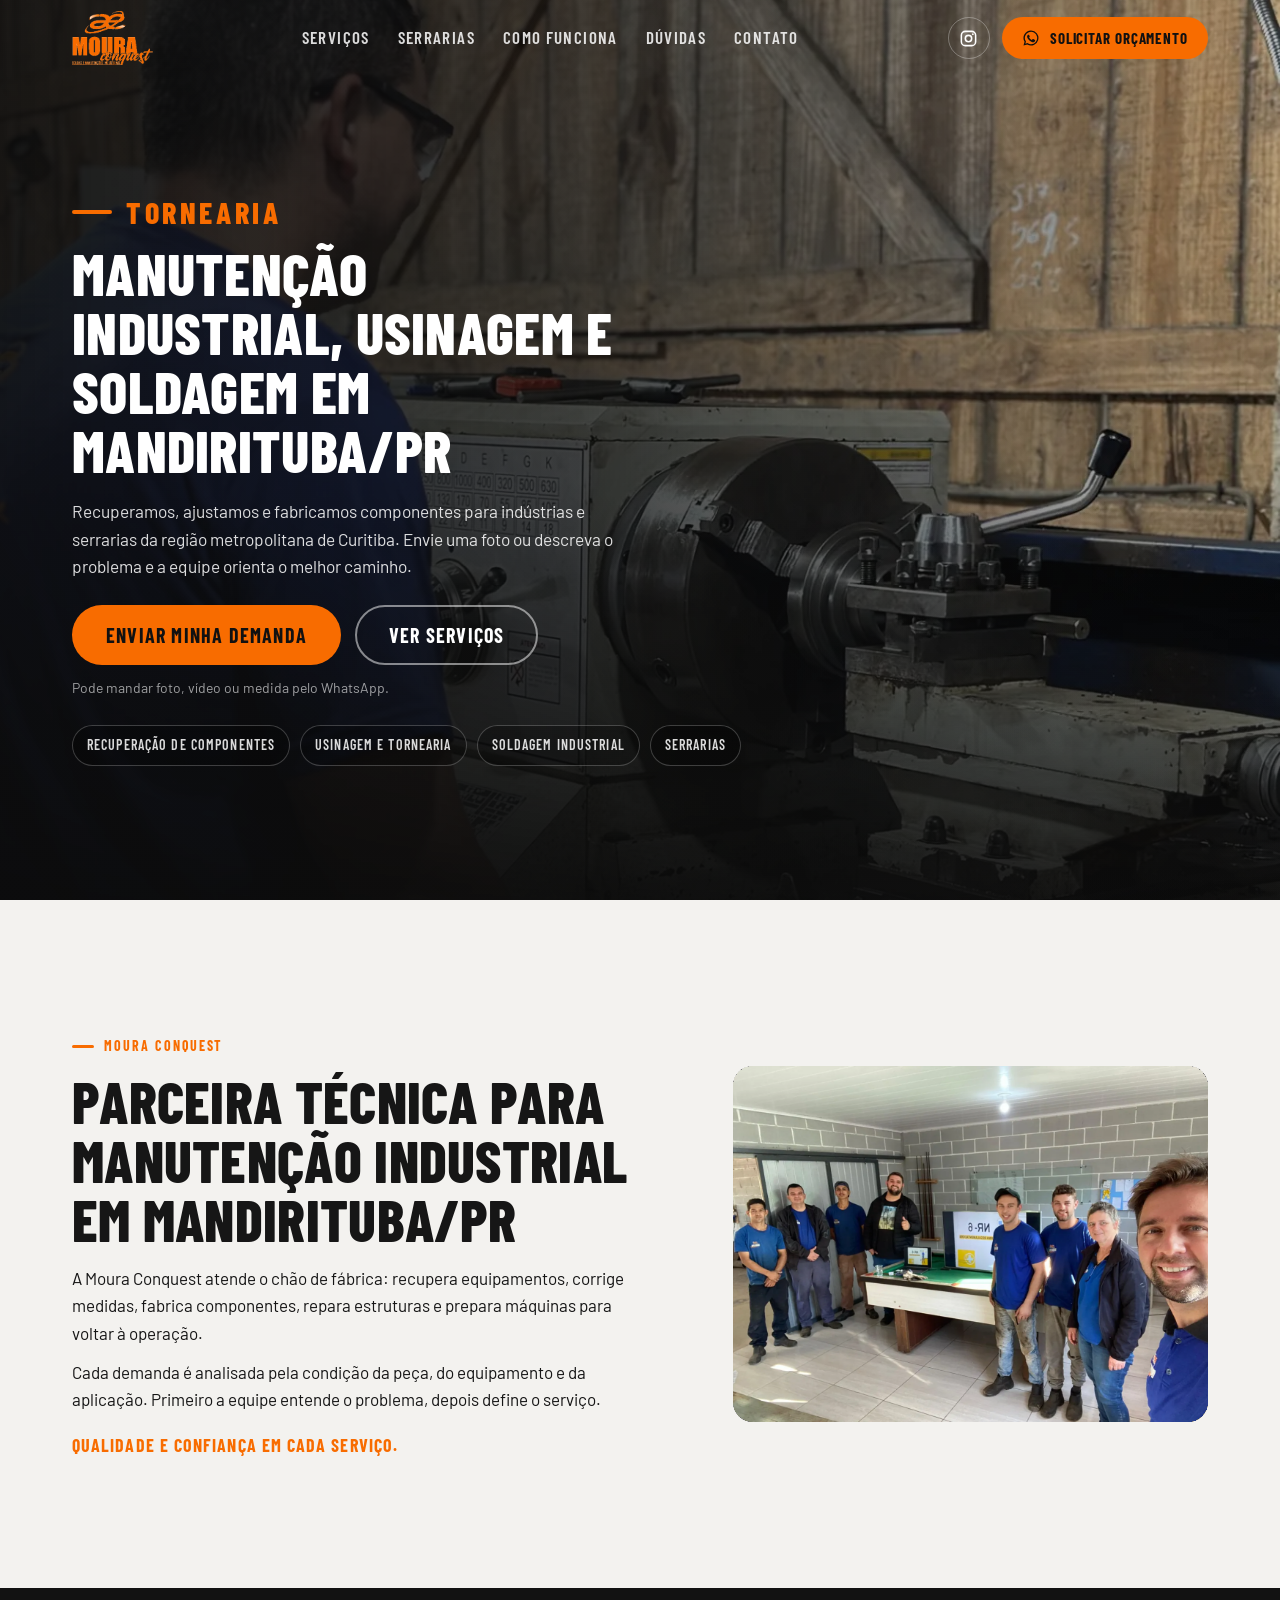
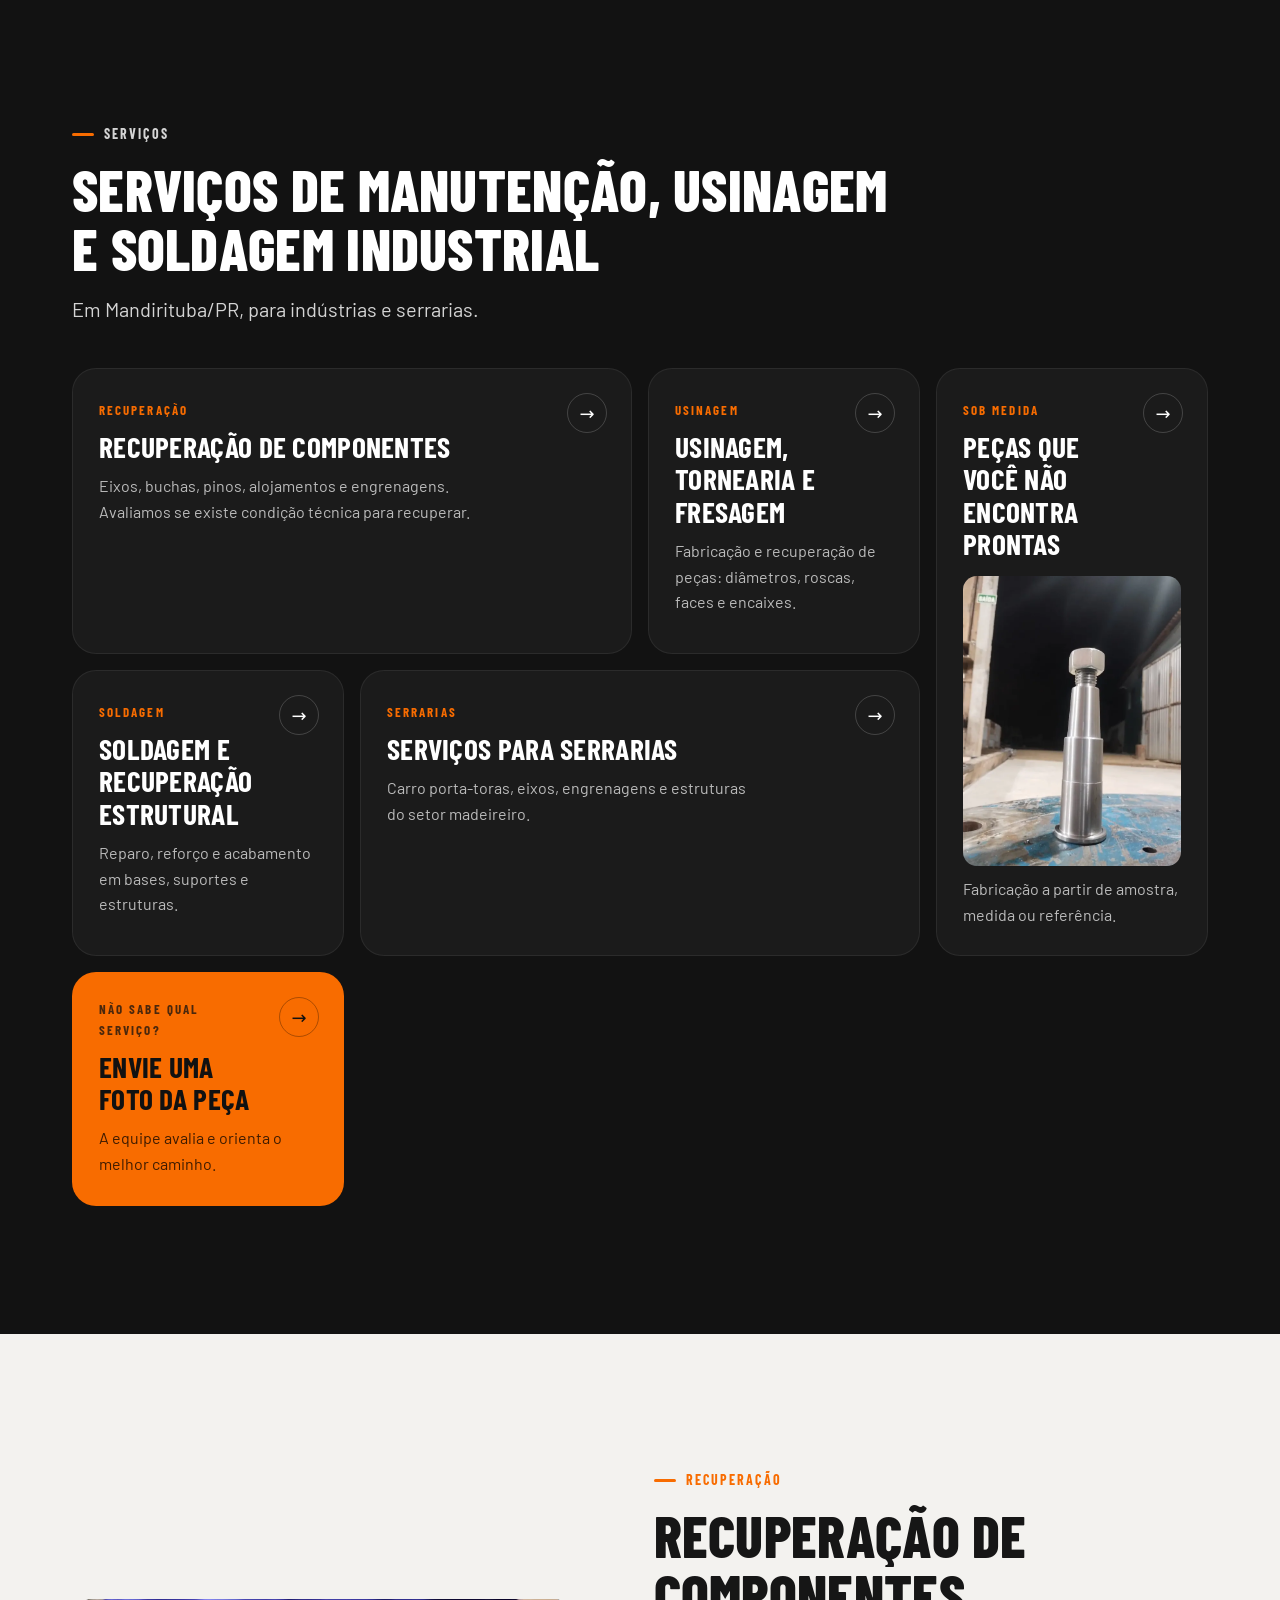
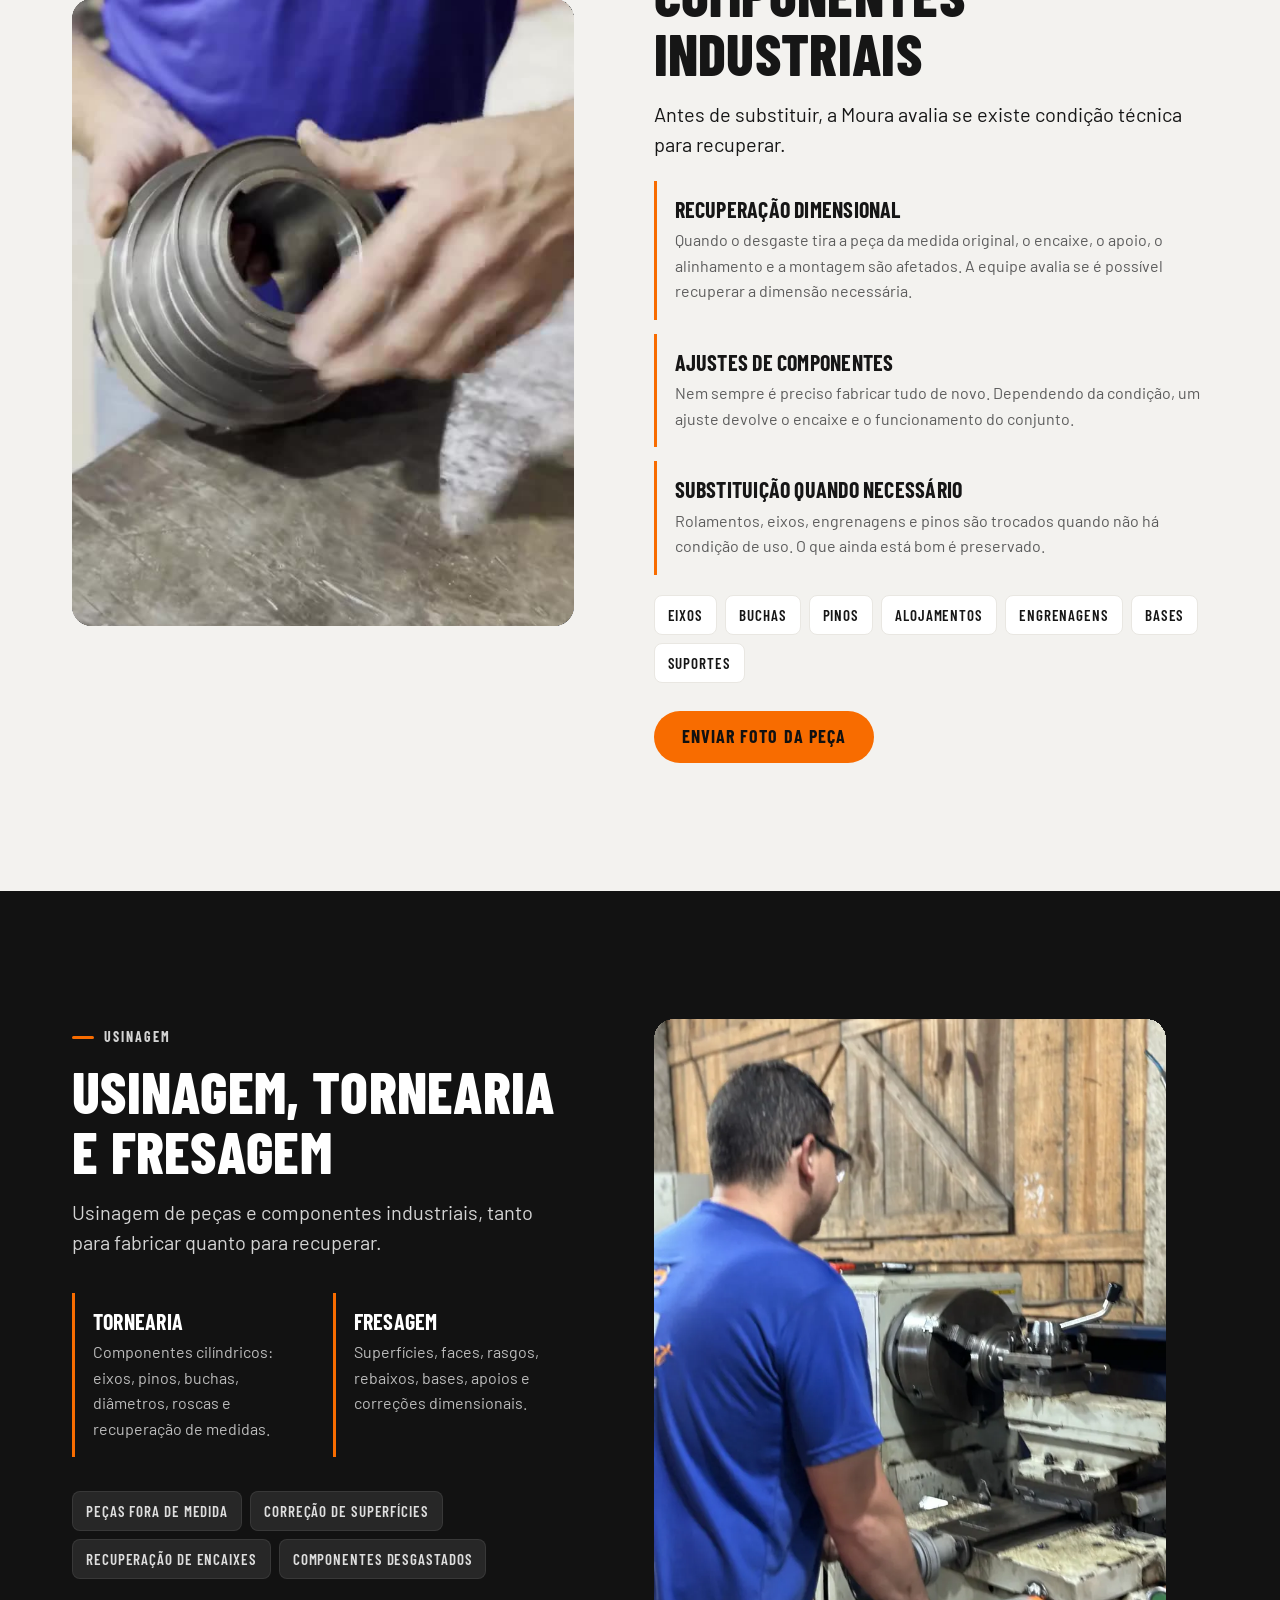
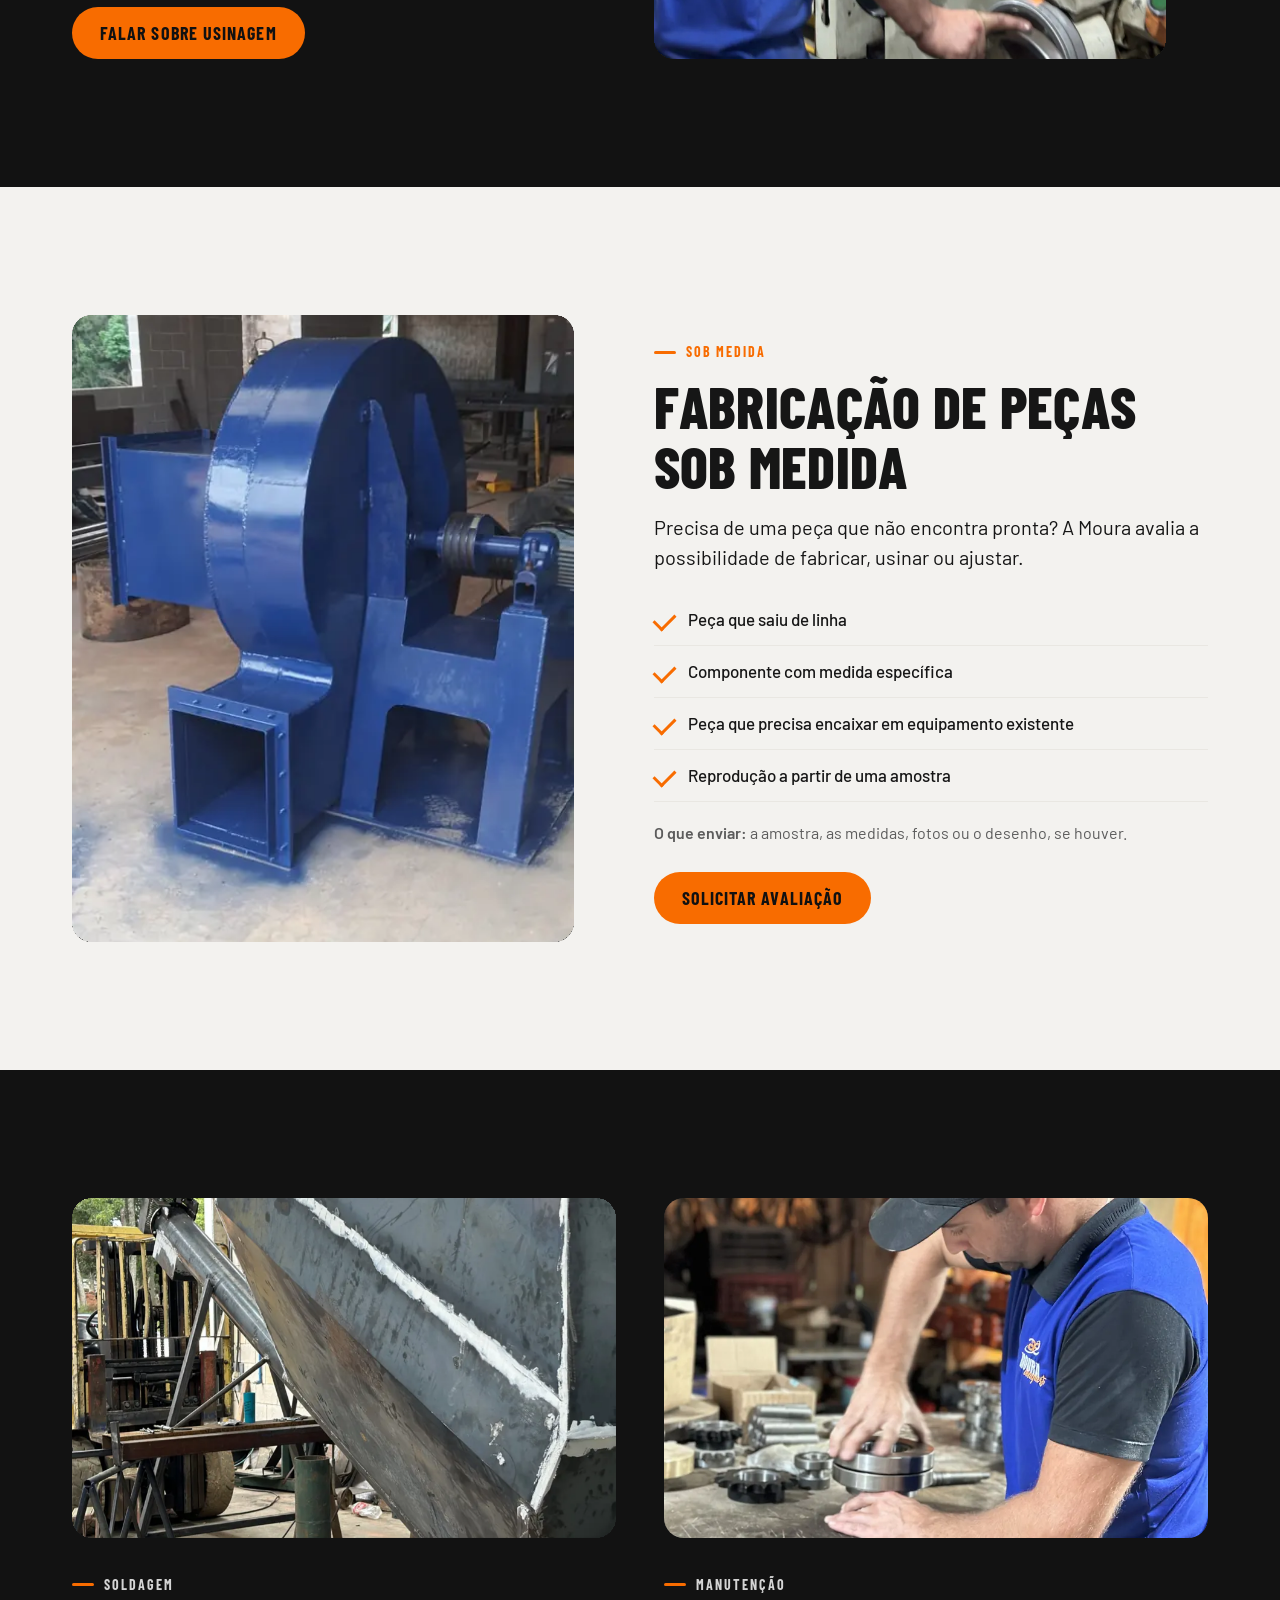
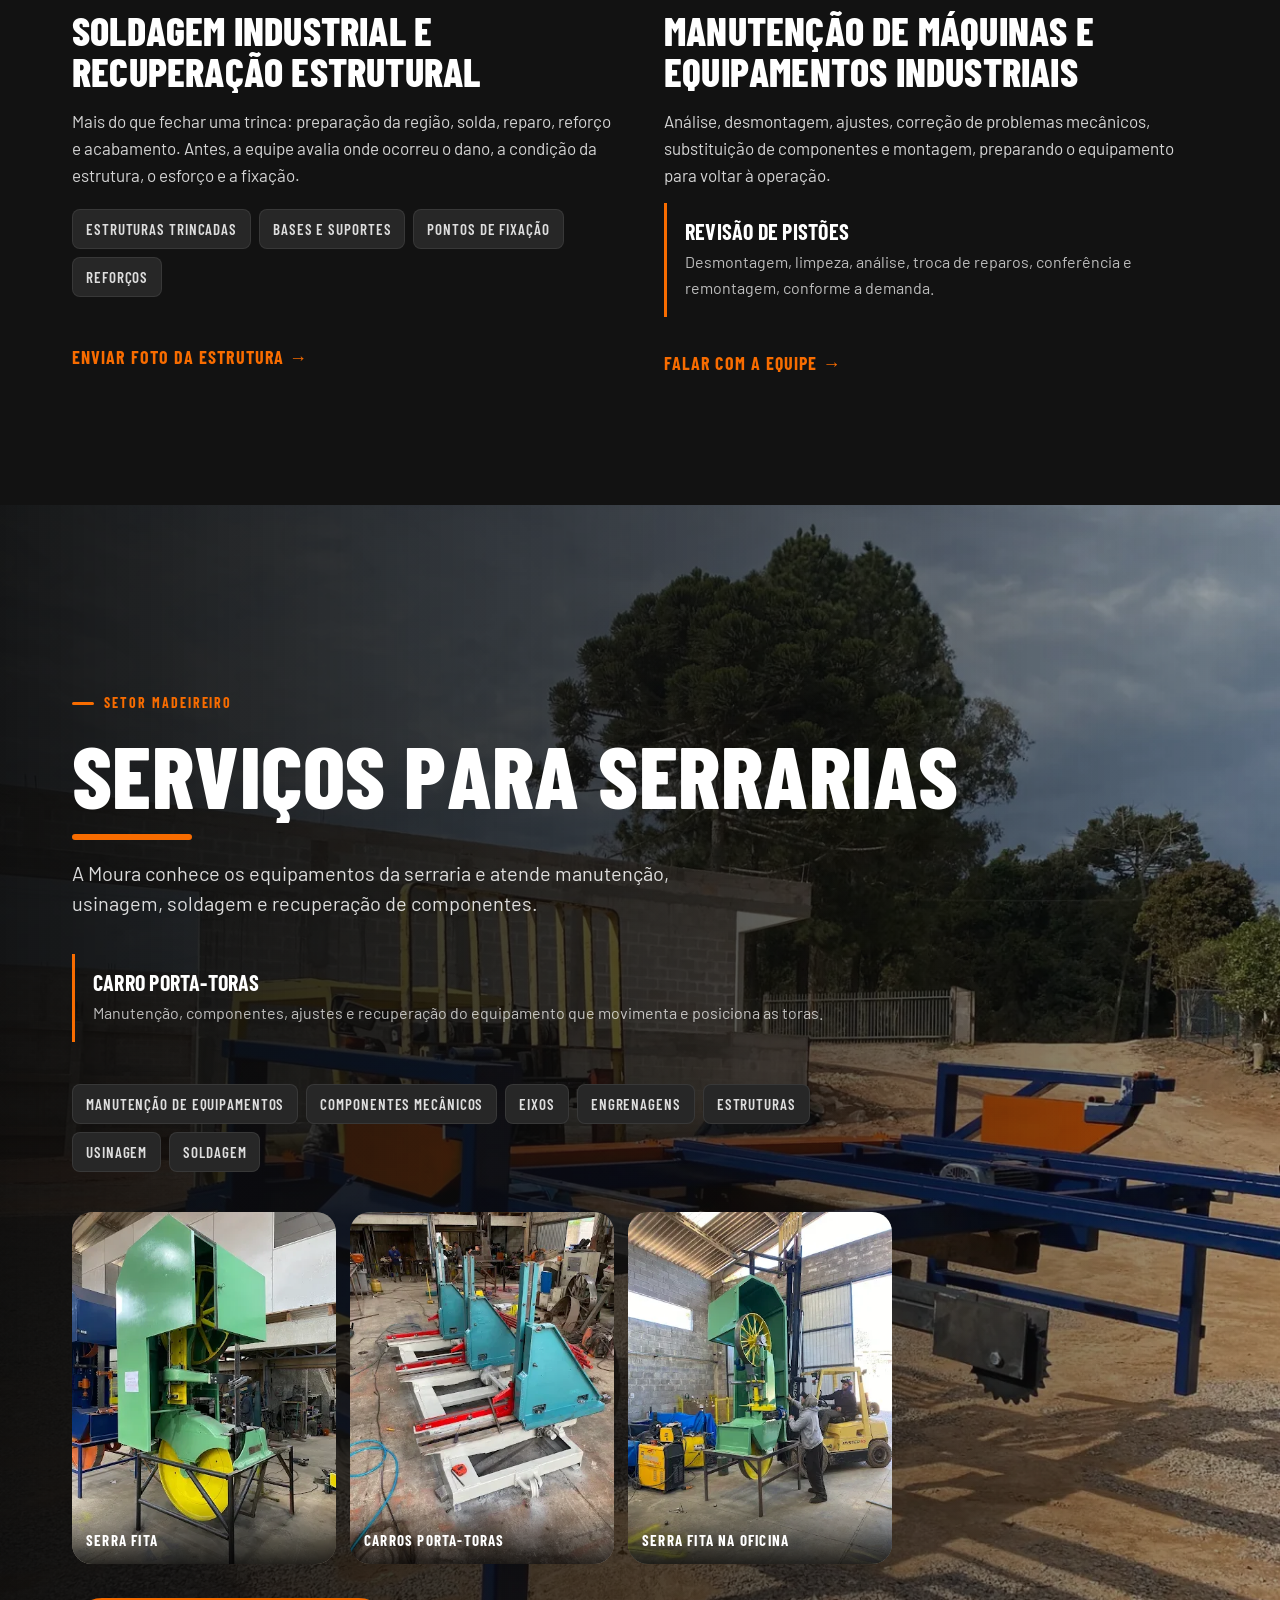
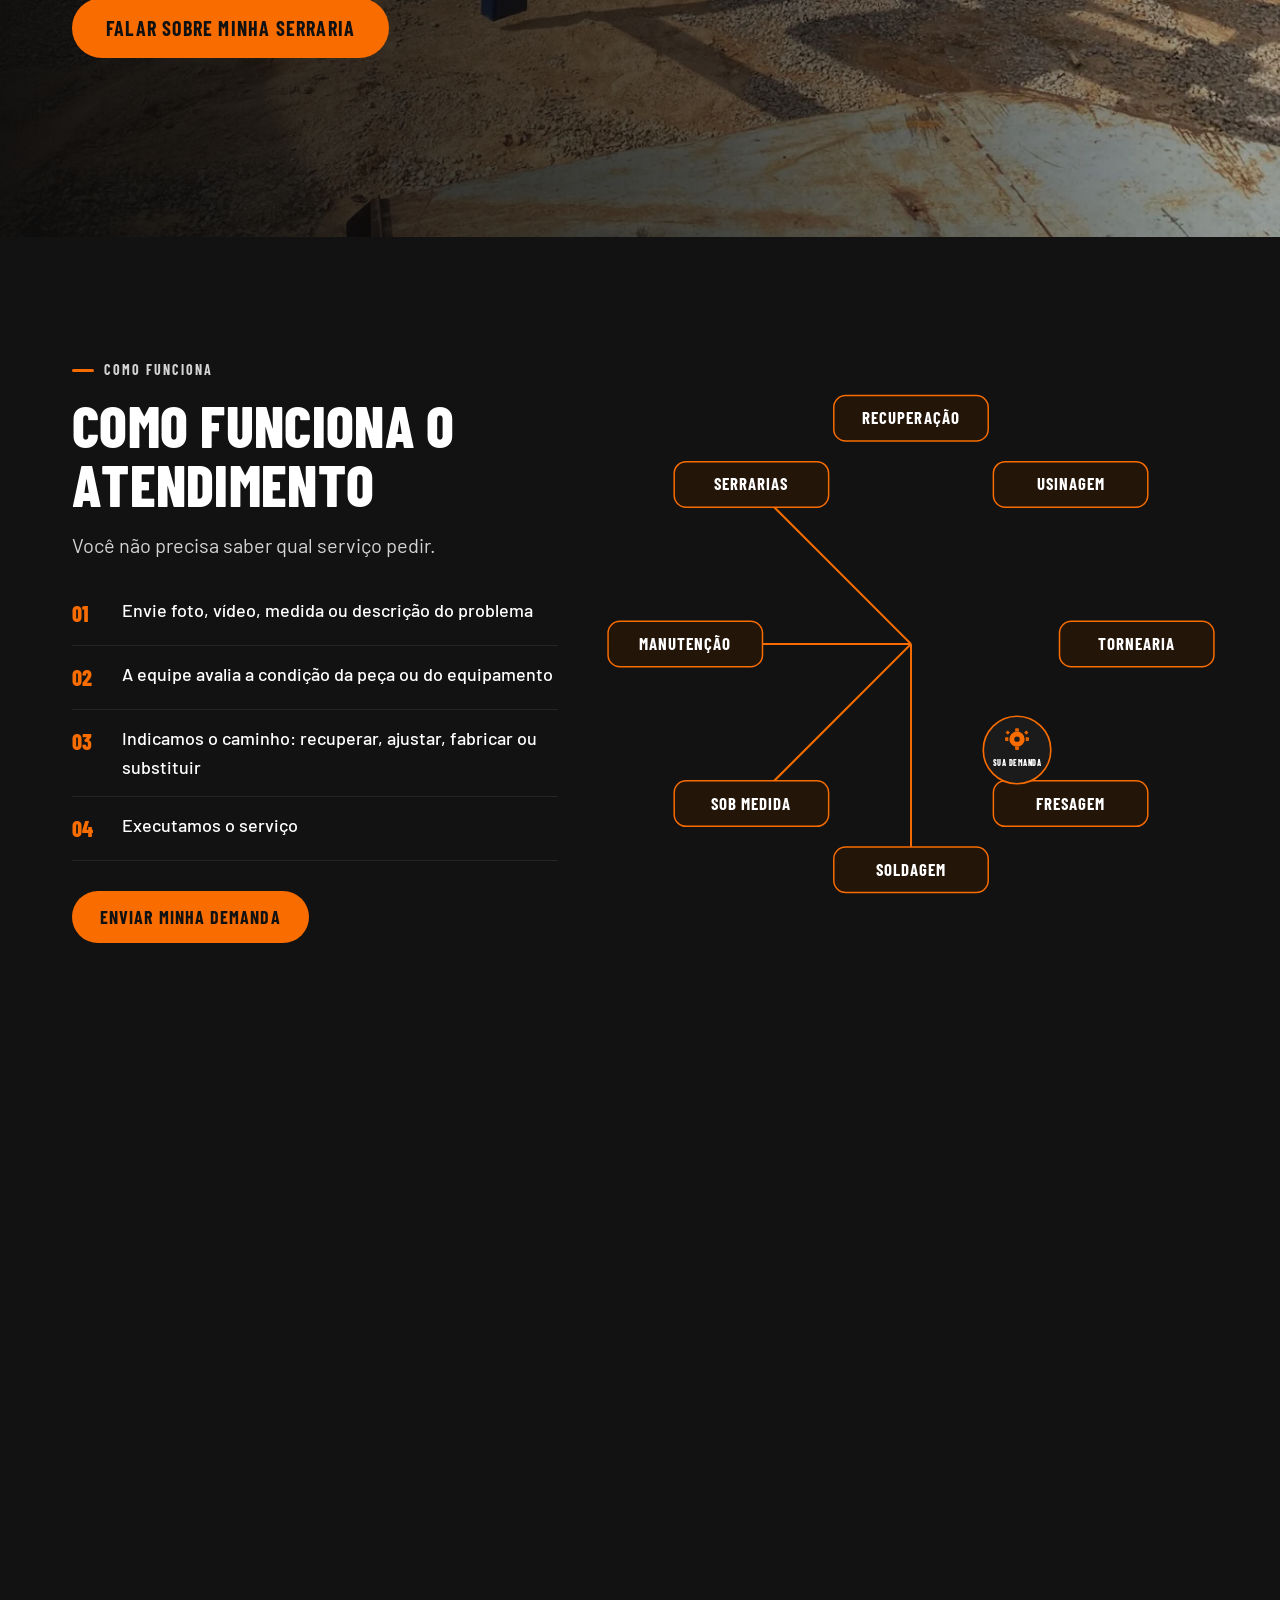
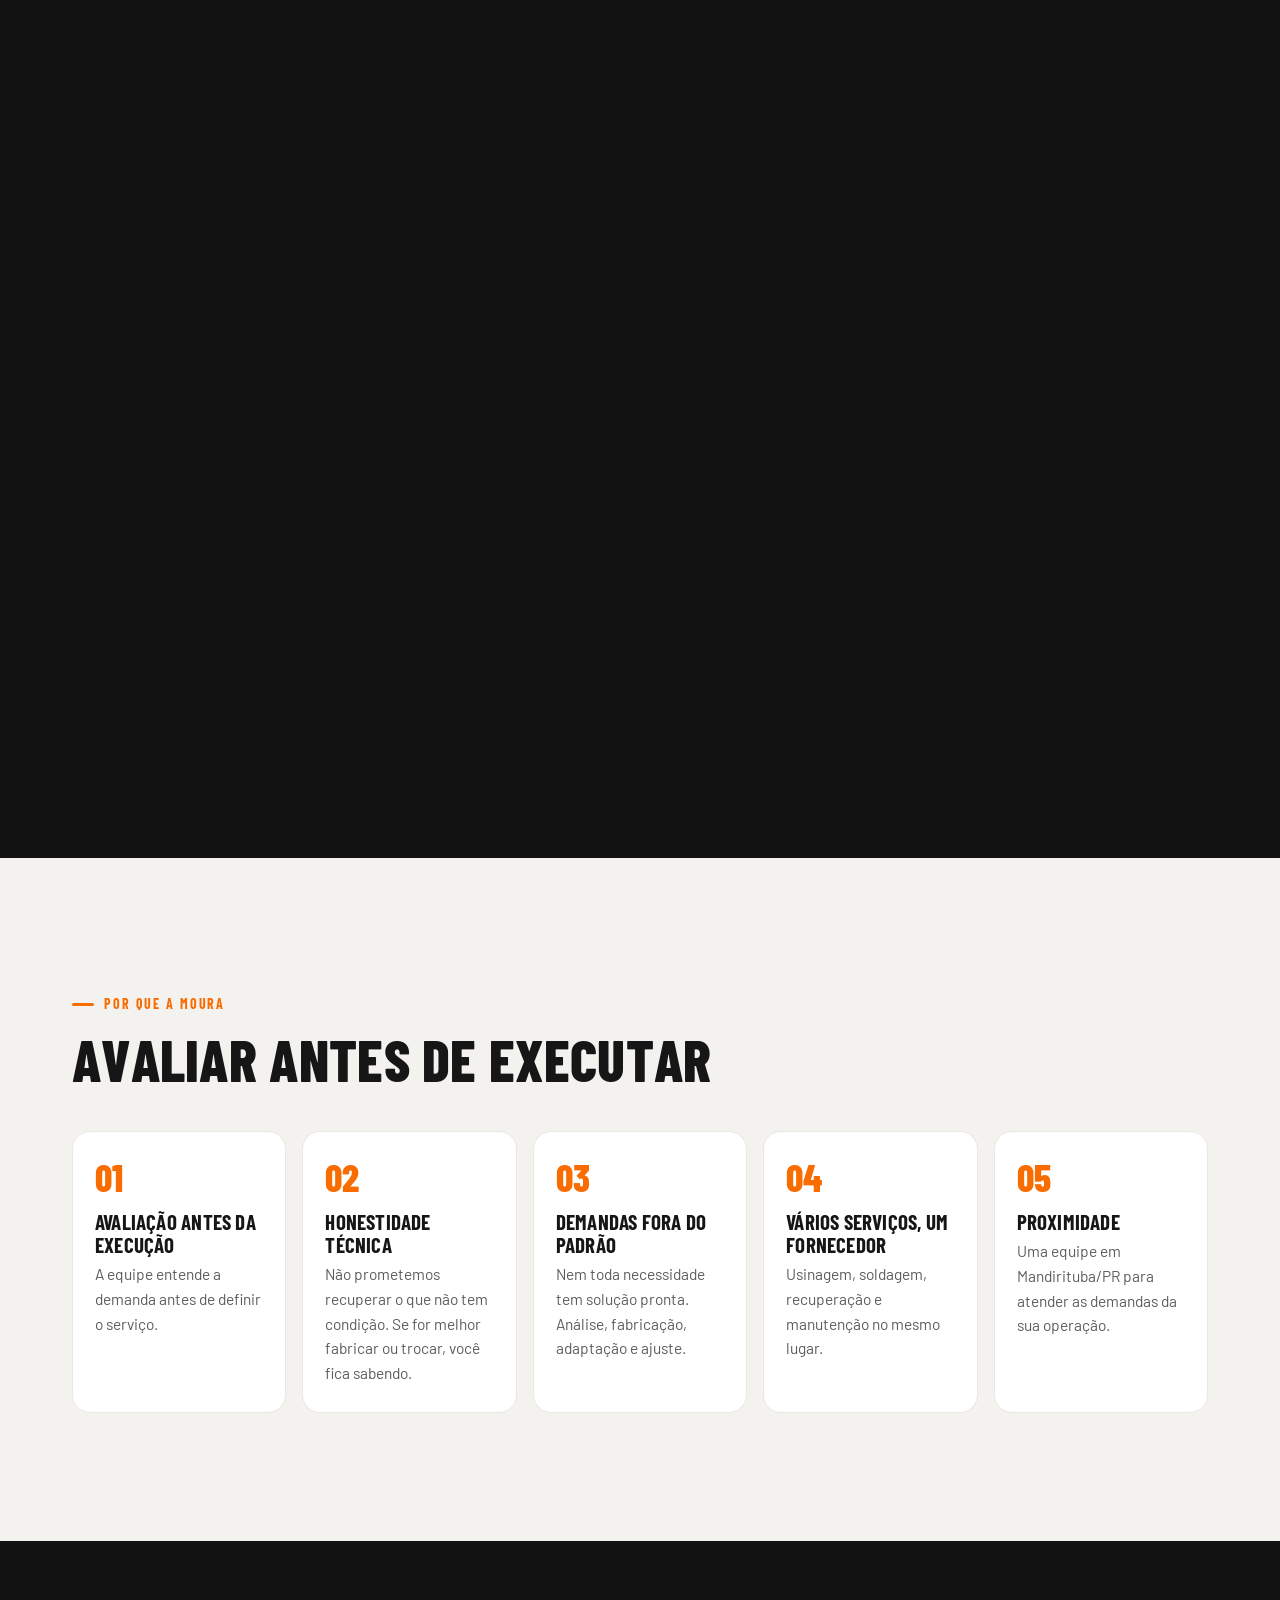
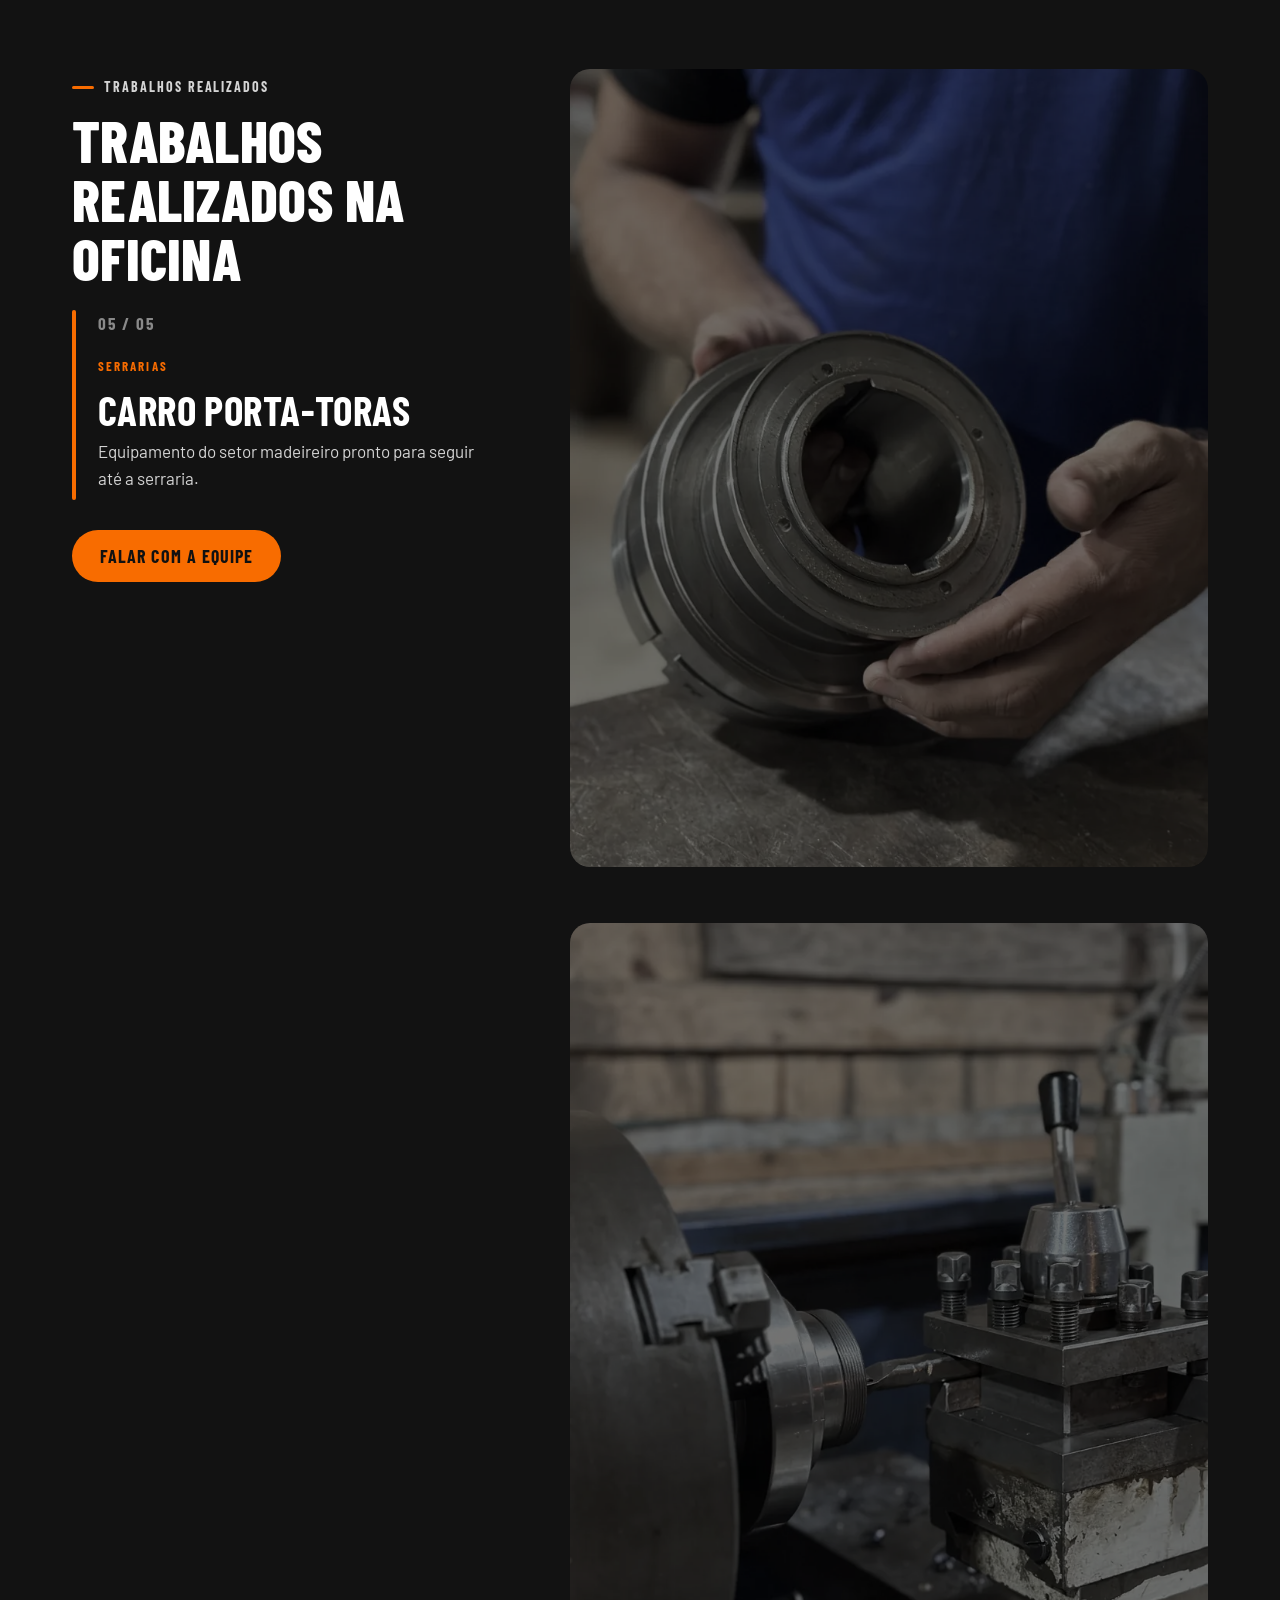
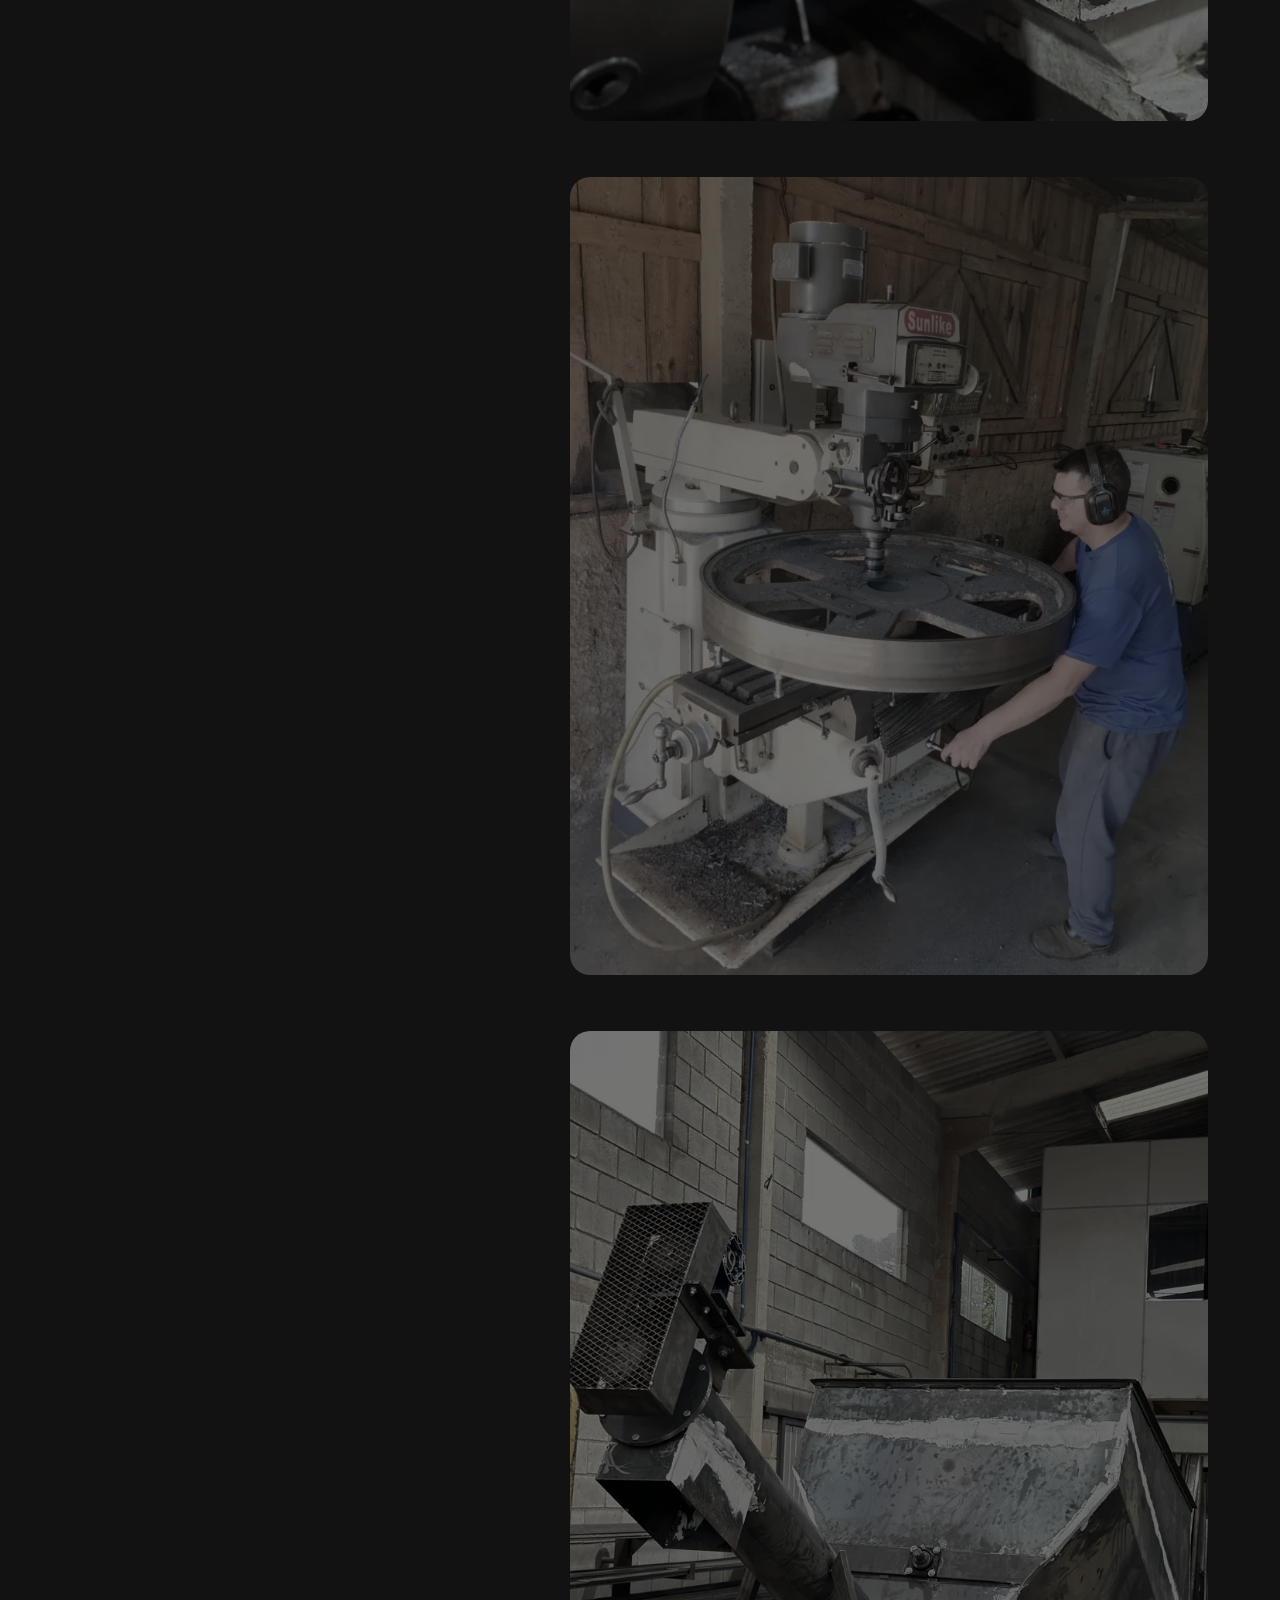
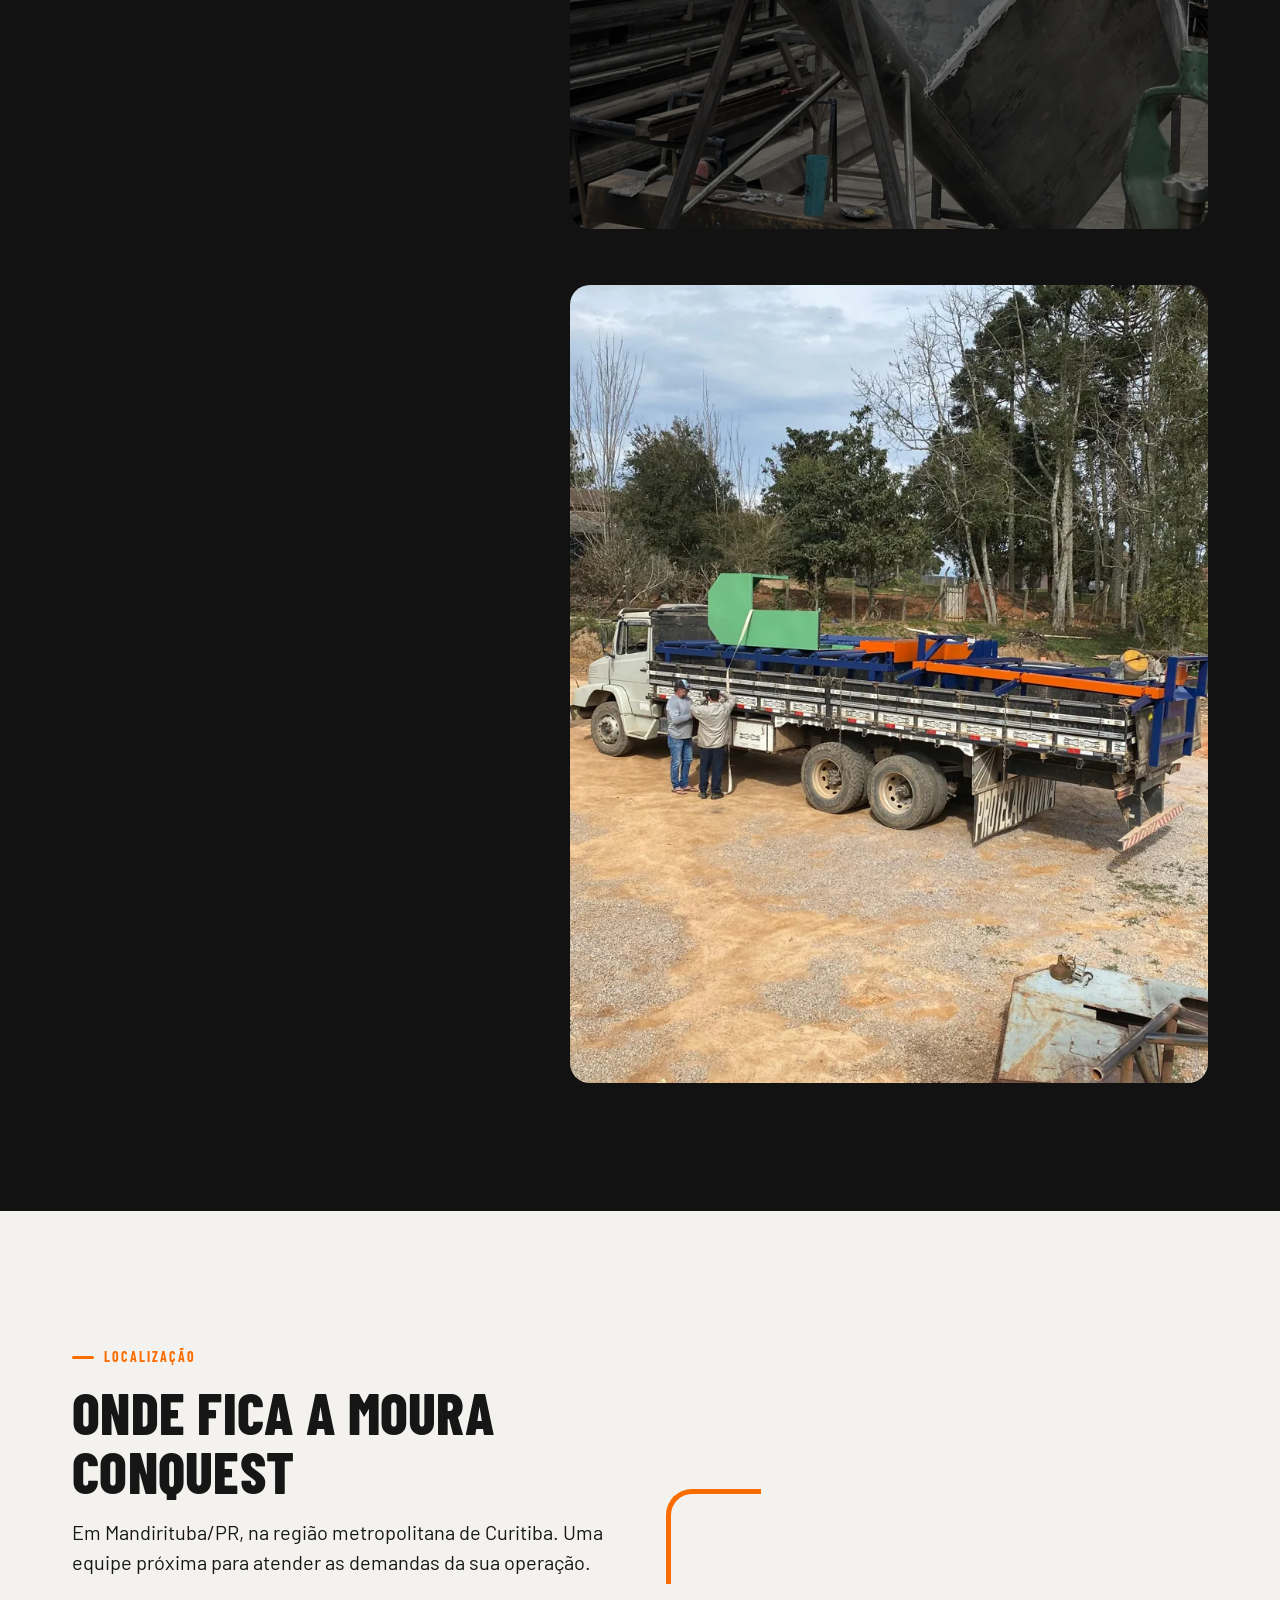
==== commit 09081957: "Add files via upload" ====
--- a/index.html
+++ b/index.html
@@ -15,10 +15,9 @@
 <meta property="og:image" content="og-moura-conquest.jpg">
 <link rel="icon" type="image/png" href="favicon.png">
 <link rel="apple-touch-icon" href="apple-touch-icon.png">
-<link rel="preconnect" href="https://fonts.googleapis.com">
-<link rel="preconnect" href="https://fonts.gstatic.com" crossorigin>
-<link href="https://fonts.googleapis.com/css2?family=Barlow+Condensed:wght@600;700;800&family=Barlow:wght@400;500;600&display=swap" rel="stylesheet">
-<link rel="stylesheet" href="styles.css">
+<link rel="preload" href="barlow-condensed-latin-800-normal.woff2" as="font" type="font/woff2" crossorigin>
+<link rel="preload" href="barlow-latin-400-normal.woff2" as="font" type="font/woff2" crossorigin>
+<link rel="stylesheet" href="styles.css?v=4">
 
 <script type="application/ld+json">
 {
@@ -33,10 +32,18 @@
   "logo": "logo-moura-conquest.png",
   "address": {
     "@type": "PostalAddress",
+    "streetAddress": "Rua André Ferreira da Rocha, Estrada das Onças, km 3,5, Água Clara",
     "addressLocality": "Mandirituba",
+    "postalCode": "83804-100",
     "addressRegion": "PR",
     "addressCountry": "BR"
   },
+  "openingHoursSpecification": [
+    {"@type": "OpeningHoursSpecification", "dayOfWeek": ["Monday", "Tuesday", "Wednesday", "Thursday", "Friday"], "opens": "07:30", "closes": "19:00"},
+    {"@type": "OpeningHoursSpecification", "dayOfWeek": "Saturday", "opens": "07:30", "closes": "12:00"}
+  ],
+  "areaServed": ["Mandirituba", "Região metropolitana de Curitiba", "Paraná"],
+  "hasMap": "https://www.google.com/maps/search/?api=1&query=Moura+Conquest+Mandirituba",
   "sameAs": ["https://www.instagram.com/mouraconquest/"],
   "knowsAbout": ["Manutenção industrial", "Usinagem", "Tornearia", "Fresagem", "Soldagem industrial", "Recuperação de componentes industriais", "Recuperação dimensional", "Fabricação de peças sob medida", "Recuperação estrutural", "Revisão de pistões", "Manutenção de carro porta-toras", "Manutenção para serrarias"],
   "hasOfferCatalog": {
@@ -64,7 +71,7 @@
     {"@type": "Question", "name": "Não sei qual serviço preciso. Como faço?", "acceptedAnswer": {"@type": "Answer", "text": "Envie uma foto, vídeo, medida ou a descrição do problema pelo WhatsApp (41) 98729-2928. A equipe avalia a situação e orienta o caminho mais adequado."}},
     {"@type": "Question", "name": "Vocês trabalham com tornearia e fresagem?", "acceptedAnswer": {"@type": "Answer", "text": "Sim. Tornearia para eixos, pinos, buchas, diâmetros e roscas, e fresagem para superfícies, faces, rasgos, rebaixos, bases e apoios, tanto na fabricação quanto na recuperação de componentes."}},
     {"@type": "Question", "name": "A Moura Conquest atende serrarias?", "acceptedAnswer": {"@type": "Answer", "text": "Sim. A Moura atende demandas do setor madeireiro, como manutenção de equipamentos, carro porta-toras, eixos, engrenagens, estruturas, usinagem, soldagem e recuperação de componentes."}},
-    {"@type": "Question", "name": "Onde fica a Moura Conquest?", "acceptedAnswer": {"@type": "Answer", "text": "A Moura Conquest fica em Mandirituba, Paraná, na região metropolitana de Curitiba."}}
+    {"@type": "Question", "name": "Onde fica a Moura Conquest?", "acceptedAnswer": {"@type": "Answer", "text": "A Moura Conquest fica na Rua André Ferreira da Rocha, Estrada das Onças, km 3,5, Água Clara, Mandirituba/PR, CEP 83804-100, na região metropolitana de Curitiba. Atende de segunda a sexta das 07:30 às 19:00 e aos sábados das 07:30 às 12:00."}}
   ]
 }
 </script>
@@ -318,6 +325,11 @@
         <li>Manutenção de equipamentos</li><li>Componentes mecânicos</li><li>Eixos</li><li>Engrenagens</li><li>Estruturas</li><li>Usinagem</li><li>Soldagem</li>
       </ul>
     </div>
+    <div class="serrarias__fotos">
+      <figure class="ph ph--r"><img src="serraria-serra-fita.webp" alt="Serra fita para serraria na oficina da Moura Conquest" loading="lazy" onerror="this.remove()"><figcaption>Serra fita</figcaption></figure>
+      <figure class="ph ph--r"><img src="serraria-carros-porta-toras.webp" alt="Carros porta-toras na oficina da Moura Conquest" loading="lazy" onerror="this.remove()"><figcaption>Carros porta-toras</figcaption></figure>
+      <figure class="ph ph--r"><img src="serraria-serra-fita-montagem.webp" alt="Serra fita sendo movimentada com empilhadeira na oficina da Moura Conquest" loading="lazy" onerror="this.remove()"><figcaption>Serra fita na oficina</figcaption></figure>
+    </div>
     <a class="btn btn--laranja btn--lg" href="https://wa.me/5541987292928" target="_blank" rel="noopener" data-wa="Olá! Tenho uma demanda na minha serraria." data-cta="serrarias">Falar sobre minha serraria</a>
   </div>
 </section>
@@ -423,14 +435,14 @@
       <h2 class="h2 clip">Onde fica a Moura Conquest</h2>
       <p class="lead">Em Mandirituba/PR, na região metropolitana de Curitiba. Uma equipe próxima para atender as demandas da sua operação.</p>
       <ul class="dados">
-        <li><strong>Endereço</strong><span class="pendente">Endereço completo a confirmar</span><span>Mandirituba, Paraná</span></li>
+        <li><strong>Endereço</strong><span>Rua André Ferreira da Rocha, Estr. das Onças, km 3,5</span><span>Água Clara, Mandirituba/PR, 83804-100</span><a class="link-mapa" href="https://www.google.com/maps/search/?api=1&amp;query=Moura+Conquest+Mandirituba" target="_blank" rel="noopener">Como chegar →</a></li>
         <li><strong>WhatsApp</strong><a href="https://wa.me/5541987292928" target="_blank" rel="noopener" data-wa="Olá! Vim pelo site da Moura Conquest." data-cta="contato">(41) 98729-2928</a></li>
         <li><strong>Instagram</strong><a href="https://www.instagram.com/mouraconquest/" target="_blank" rel="noopener">@mouraconquest</a></li>
-        <li><strong>Horário</strong><span class="pendente">Horário de atendimento a confirmar</span></li>
+        <li><strong>Horário</strong><span>Segunda a sexta: 07:30 às 19:00</span><span>Sábado: 07:30 às 12:00</span><span>Domingo: fechado</span></li>
       </ul>
     </div>
     <div class="local__mapa canto">
-      <iframe title="Mapa de Mandirituba, Paraná" src="https://www.google.com/maps?q=Mandirituba,+PR&amp;output=embed" loading="lazy" referrerpolicy="no-referrer-when-downgrade"></iframe>
+      <iframe title="Mapa da Moura Conquest em Mandirituba, Paraná" src="https://www.google.com/maps?q=Moura+Conquest,+Estr.+das+On%C3%A7as,+Mandirituba+-+PR,+83804-100&amp;output=embed" loading="lazy" referrerpolicy="no-referrer-when-downgrade"></iframe>
     </div>
   </div>
 </section>
@@ -449,7 +461,8 @@
       <details><summary>Não sei qual serviço preciso. Como faço?</summary><p>Envie uma foto, vídeo, medida ou a descrição do problema pelo WhatsApp (41) 98729-2928. A equipe avalia a situação e orienta o caminho mais adequado.</p></details>
       <details><summary>Vocês trabalham com tornearia e fresagem?</summary><p>Sim. Tornearia para eixos, pinos, buchas, diâmetros e roscas, e fresagem para superfícies, faces, rasgos, rebaixos, bases e apoios, tanto na fabricação quanto na recuperação de componentes.</p></details>
       <details><summary>A Moura Conquest atende serrarias?</summary><p>Sim. Manutenção de equipamentos, carro porta-toras, eixos, engrenagens, estruturas, usinagem, soldagem e recuperação de componentes do setor madeireiro.</p></details>
-      <details><summary>Onde fica a Moura Conquest?</summary><p>Em Mandirituba, Paraná, na região metropolitana de Curitiba.</p></details>
+      <details><summary>Onde fica a Moura Conquest?</summary><p>Na Rua André Ferreira da Rocha, Estr. das Onças, km 3,5, Água Clara, Mandirituba/PR, CEP 83804-100, na região metropolitana de Curitiba.</p></details>
+      <details><summary>Qual o horário de atendimento?</summary><p>Segunda a sexta, das 07:30 às 19:00. Sábado, das 07:30 às 12:00. Domingo fechado.</p></details>
     </div>
   </div>
 </section>
@@ -486,7 +499,8 @@
     <div>
       <p class="footer__t">Contato</p>
       <ul>
-        <li>Mandirituba, Paraná</li>
+        <li>Rua André Ferreira da Rocha, Estr. das Onças, km 3,5, Água Clara, Mandirituba/PR</li>
+        <li>Seg a sex 07:30 às 19:00 · Sáb 07:30 às 12:00</li>
         <li><a href="https://wa.me/5541987292928" target="_blank" rel="noopener" data-wa="Olá! Vim pelo site da Moura Conquest." data-cta="rodape">WhatsApp (41) 98729-2928</a></li>
         <li><a href="https://www.instagram.com/mouraconquest/" target="_blank" rel="noopener">Instagram @mouraconquest</a></li>
       </ul>
@@ -505,6 +519,6 @@
 
 <script src="gsap.min.js" defer></script>
 <script src="ScrollTrigger.min.js" defer></script>
-<script src="main.js" defer></script>
+<script src="main.js?v=4" defer></script>
 </body>
 </html>
--- a/styles.css
+++ b/styles.css
@@ -1,3 +1,10 @@
+/* fontes locais */
+@font-face{font-family:'Barlow Condensed';font-style:normal;font-weight:600;font-display:swap;src:url(barlow-condensed-latin-600-normal.woff2) format('woff2')}
+@font-face{font-family:'Barlow Condensed';font-style:normal;font-weight:700;font-display:swap;src:url(barlow-condensed-latin-700-normal.woff2) format('woff2')}
+@font-face{font-family:'Barlow Condensed';font-style:normal;font-weight:800;font-display:swap;src:url(barlow-condensed-latin-800-normal.woff2) format('woff2')}
+@font-face{font-family:'Barlow';font-style:normal;font-weight:400;font-display:swap;src:url(barlow-latin-400-normal.woff2) format('woff2')}
+@font-face{font-family:'Barlow';font-style:normal;font-weight:500;font-display:swap;src:url(barlow-latin-500-normal.woff2) format('woff2')}
+@font-face{font-family:'Barlow';font-style:normal;font-weight:600;font-display:swap;src:url(barlow-latin-600-normal.woff2) format('woff2')}
 /* ===== Moura Conquest · OnePage ===== */
 :root{
   --laranja:#F86C00;
@@ -324,3 +331,57 @@
   .hero__shade{background:linear-gradient(0deg,rgba(12,12,12,.96) 0%,rgba(12,12,12,.82) 55%,rgba(12,12,12,.55) 100%)}
   .serrarias__shade{background:rgba(12,12,12,.8)}
 }
+
+/* ===== Ajustes v2 (30/10) ===== */
+/* Hero: título menor e conteúdo centralizado na altura da tela */
+.hero{align-items:center;padding:calc(var(--header-h) + 32px) 0 48px}
+.hero__h1{font-size:clamp(34px,4.6vw,68px);line-height:1;max-width:17ch}
+.hero__sub{margin-top:18px;font-size:clamp(16px,1.35vw,19px)}
+.hero__ctas{margin-top:24px}
+.hero__chips{margin-top:26px}
+@media (max-height:760px) and (min-width:961px){
+  .hero__h1{font-size:clamp(32px,4vw,56px)}
+  .hero__chips{display:none}
+}
+@media (max-width:640px){
+  .hero{align-items:flex-end;min-height:92svh}
+  .hero__h1{font-size:clamp(30px,8.6vw,40px)}
+  .hero__chips{display:none}
+}
+
+/* Bento: descrição logo abaixo do título, sem vão */
+.bcard{justify-content:flex-start;gap:10px;min-height:0;padding:26px 26px 28px}
+.bcard__top{padding-right:52px}
+.bcard h3{margin-bottom:0}
+.bcard__foto{margin-top:6px;min-height:160px}
+@media (min-width:1024px){
+  .bento{grid-template-rows:auto auto}
+  .b-2{display:flex}
+}
+.spark,.ripple{display:none!important}
+
+/* Como funciona: sem pin em telas baixas, mapa sempre cabendo */
+.conecta__pin{min-height:auto}
+.conecta__mapa{max-width:min(620px,calc(100vh - 140px))}
+.centro__t{font-size:15px}
+@media (max-width:959px){
+  .conecta__mapa{max-width:520px}
+}
+@media (max-width:480px){
+  .rede .no text{font-size:19px}
+}
+@media (min-width:961px){.hero__h1{max-width:21ch}}
+@media (max-width:640px){.hero{min-height:100svh}}
+
+/* Serrarias: fotos */
+.serrarias__fotos{display:grid;grid-template-columns:repeat(3,1fr);gap:14px;max-width:820px;margin:8px 0 34px}
+.serrarias__fotos .ph{aspect-ratio:3/4;margin:0}
+.serrarias__fotos .ph::after{display:none}
+.serrarias__fotos figcaption{position:absolute;z-index:2;left:0;right:0;bottom:0;padding:28px 14px 12px;font-family:var(--head);font-weight:700;font-size:15px;letter-spacing:.08em;text-transform:uppercase;color:#fff;background:linear-gradient(transparent,rgba(0,0,0,.8))}
+@media (max-width:640px){
+  .serrarias__fotos{grid-template-columns:repeat(3,72%);overflow-x:auto;scroll-snap-type:x mandatory;margin-right:-20px;padding-right:20px;scrollbar-width:none}
+  .serrarias__fotos::-webkit-scrollbar{display:none}
+  .serrarias__fotos .ph{scroll-snap-align:start}
+}
+.dados li span{display:block}
+.link-mapa{display:inline-block;margin-top:6px;font-family:var(--head);font-weight:700;letter-spacing:.06em;text-transform:uppercase;font-size:16px!important;color:var(--laranja)}
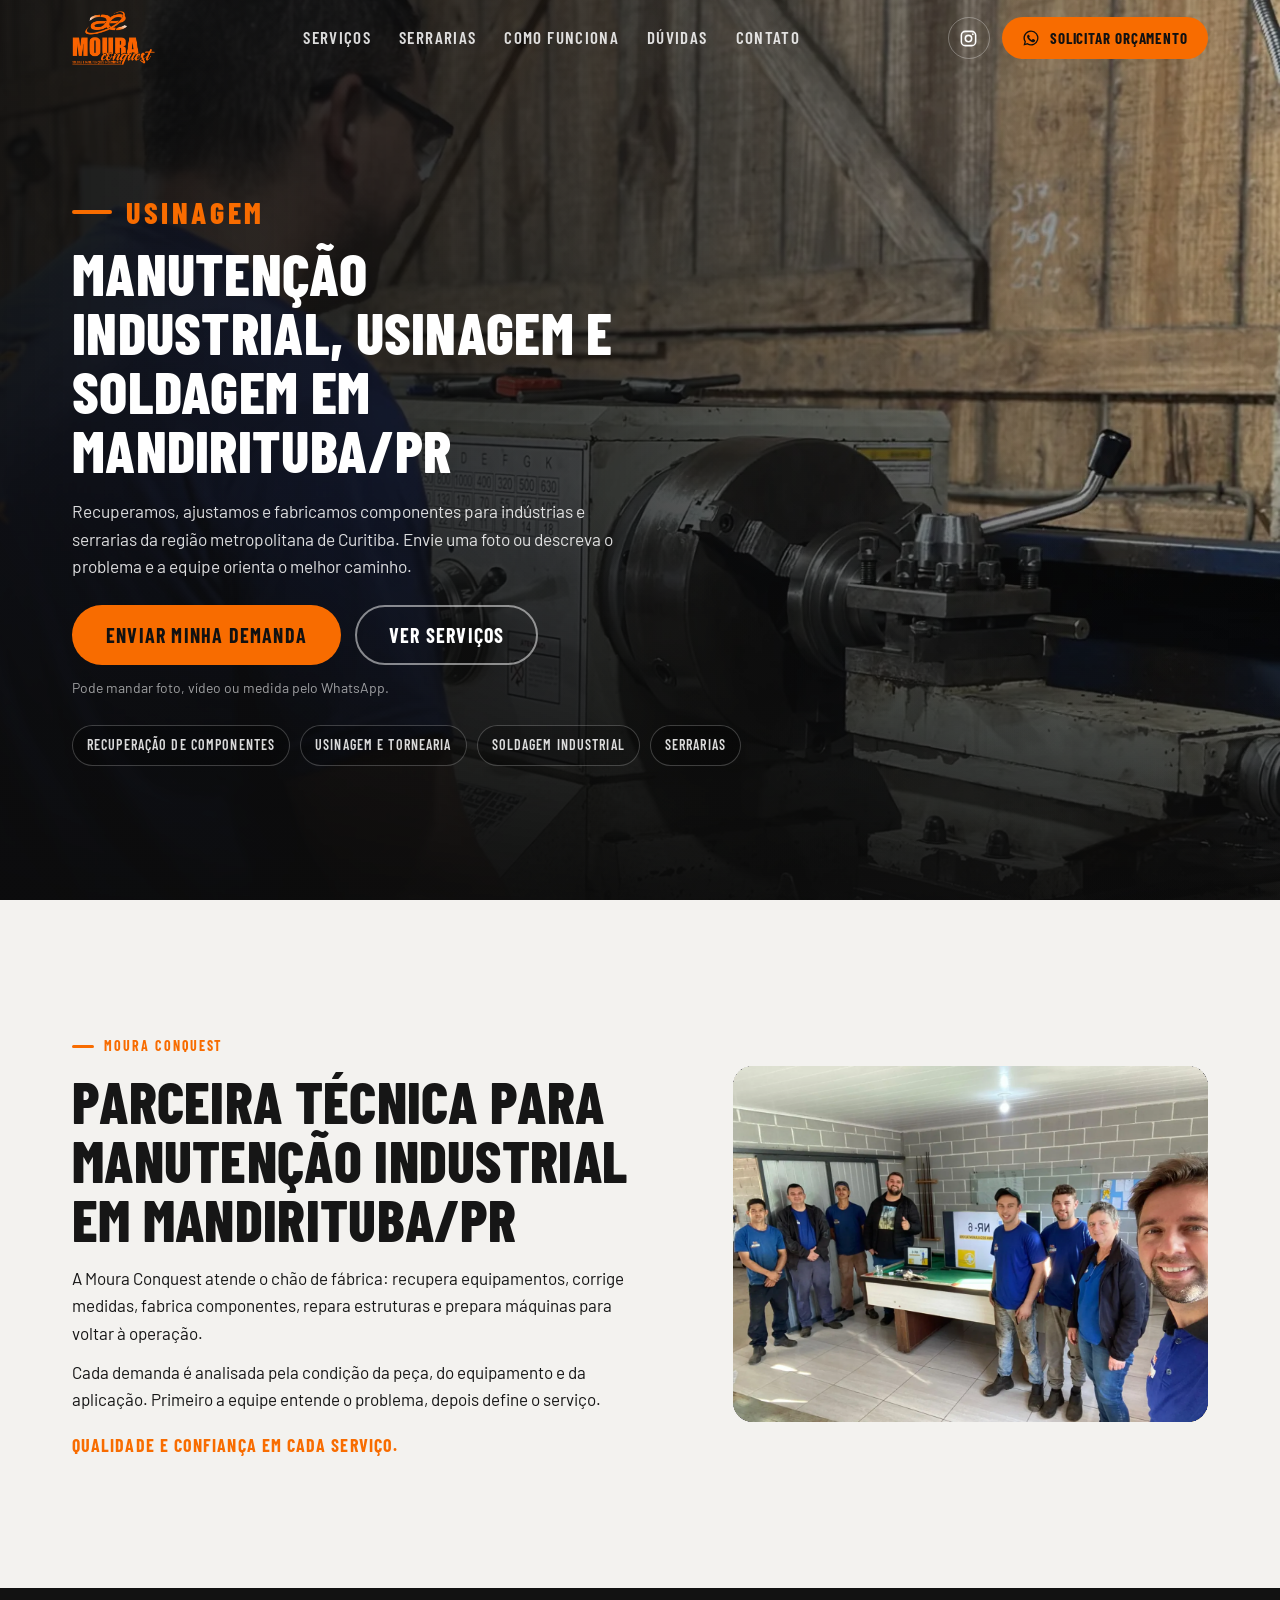
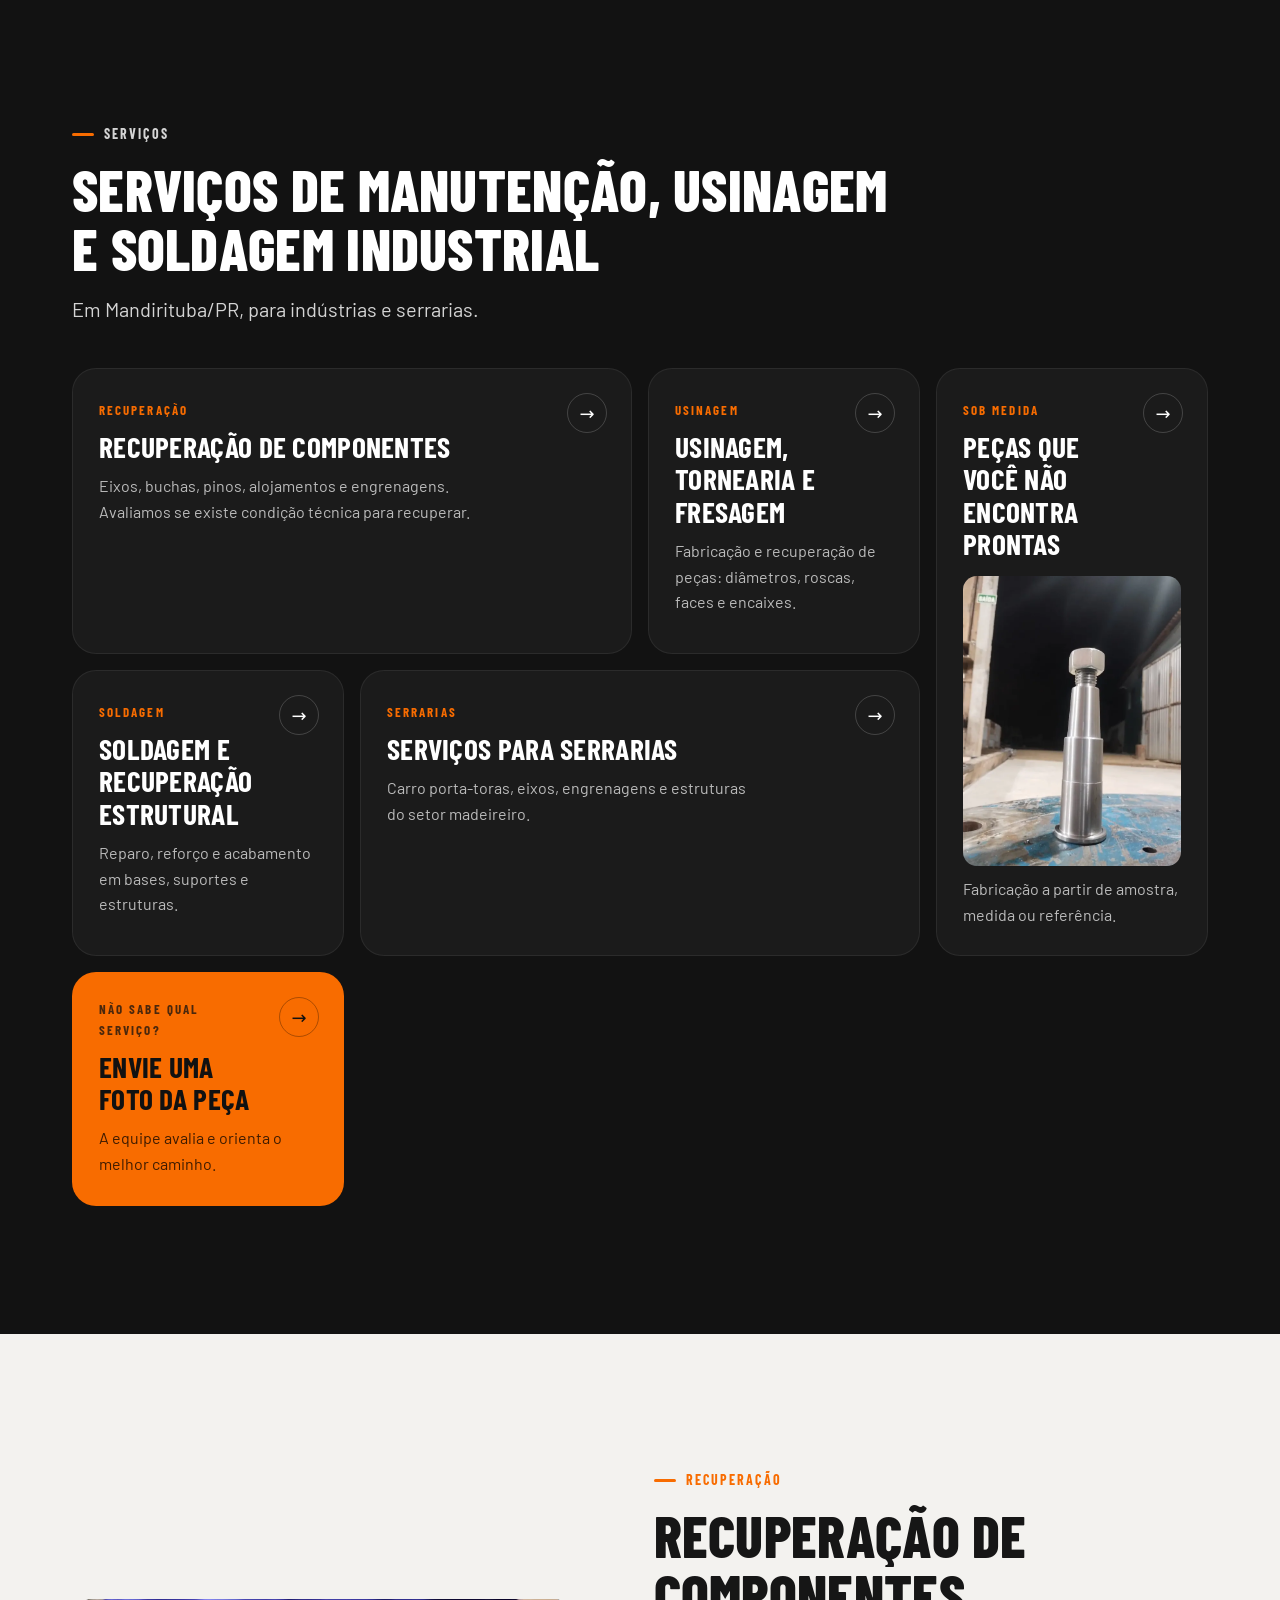
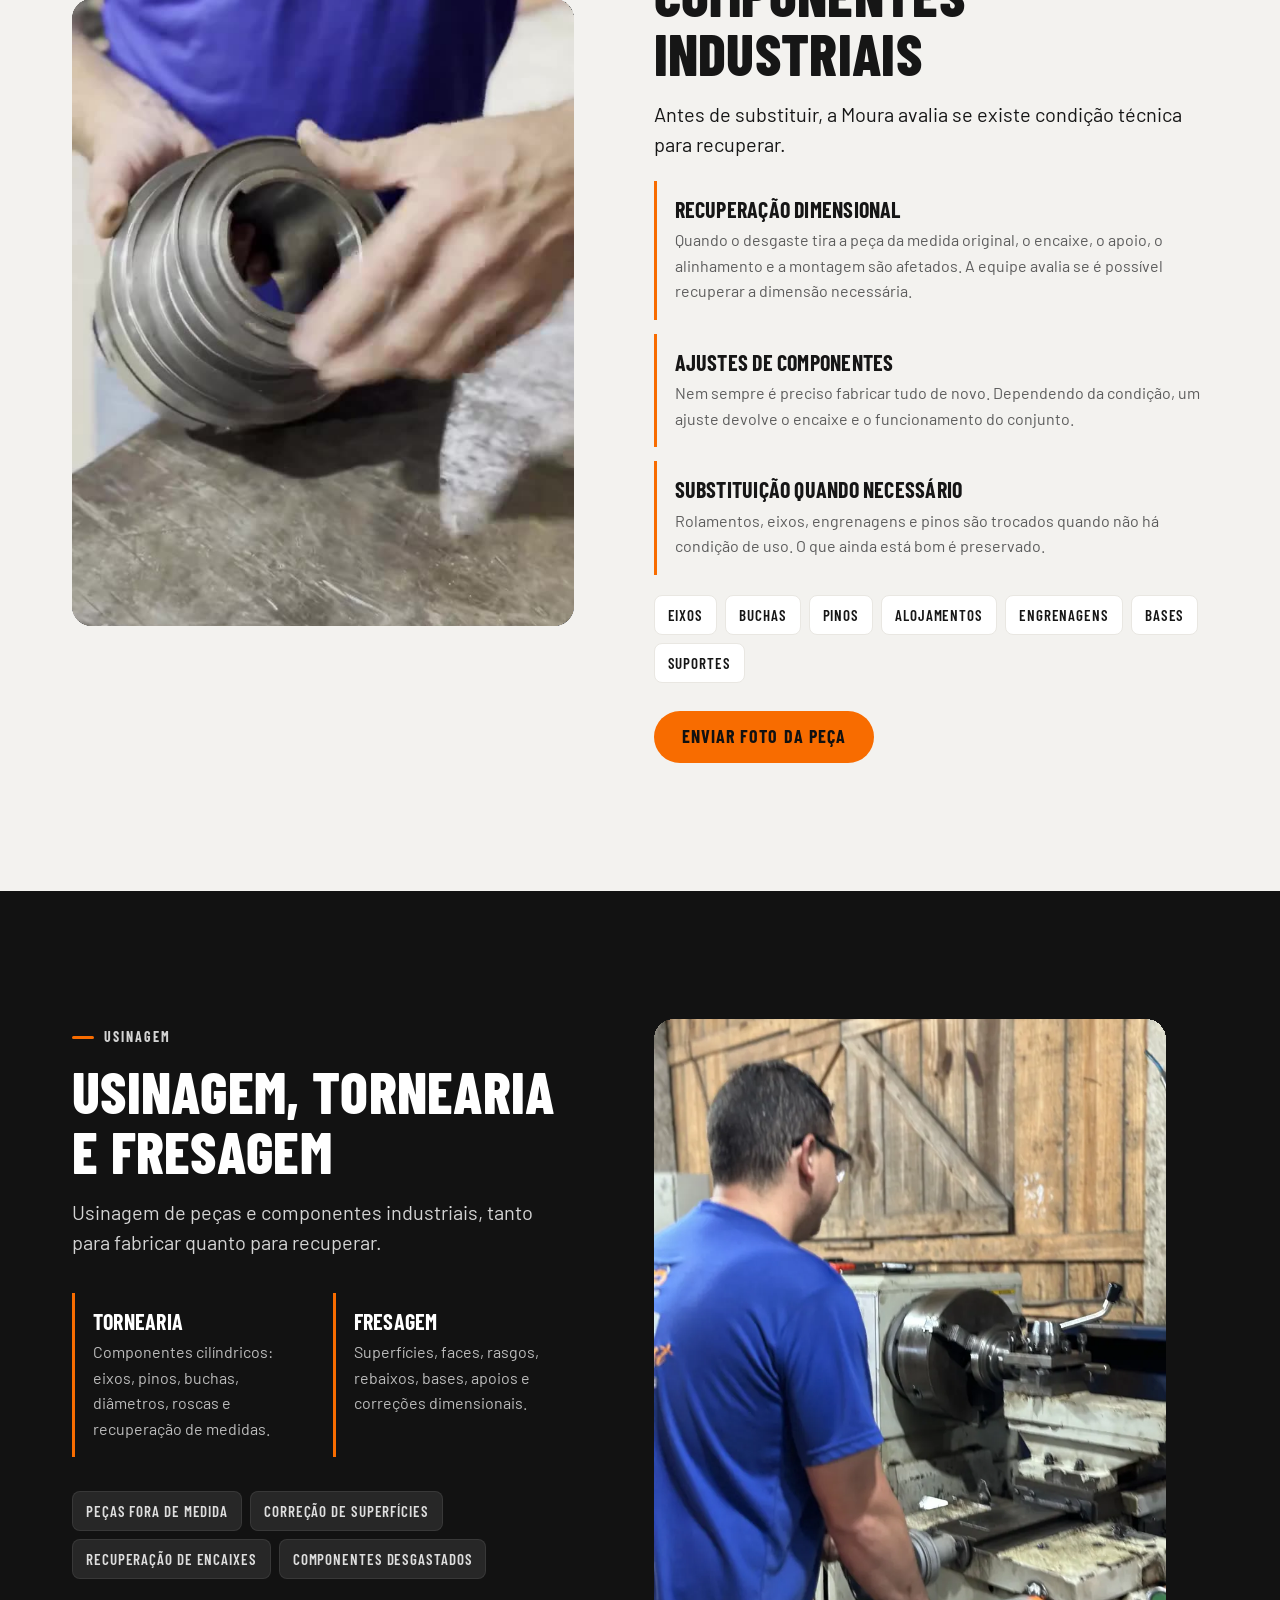
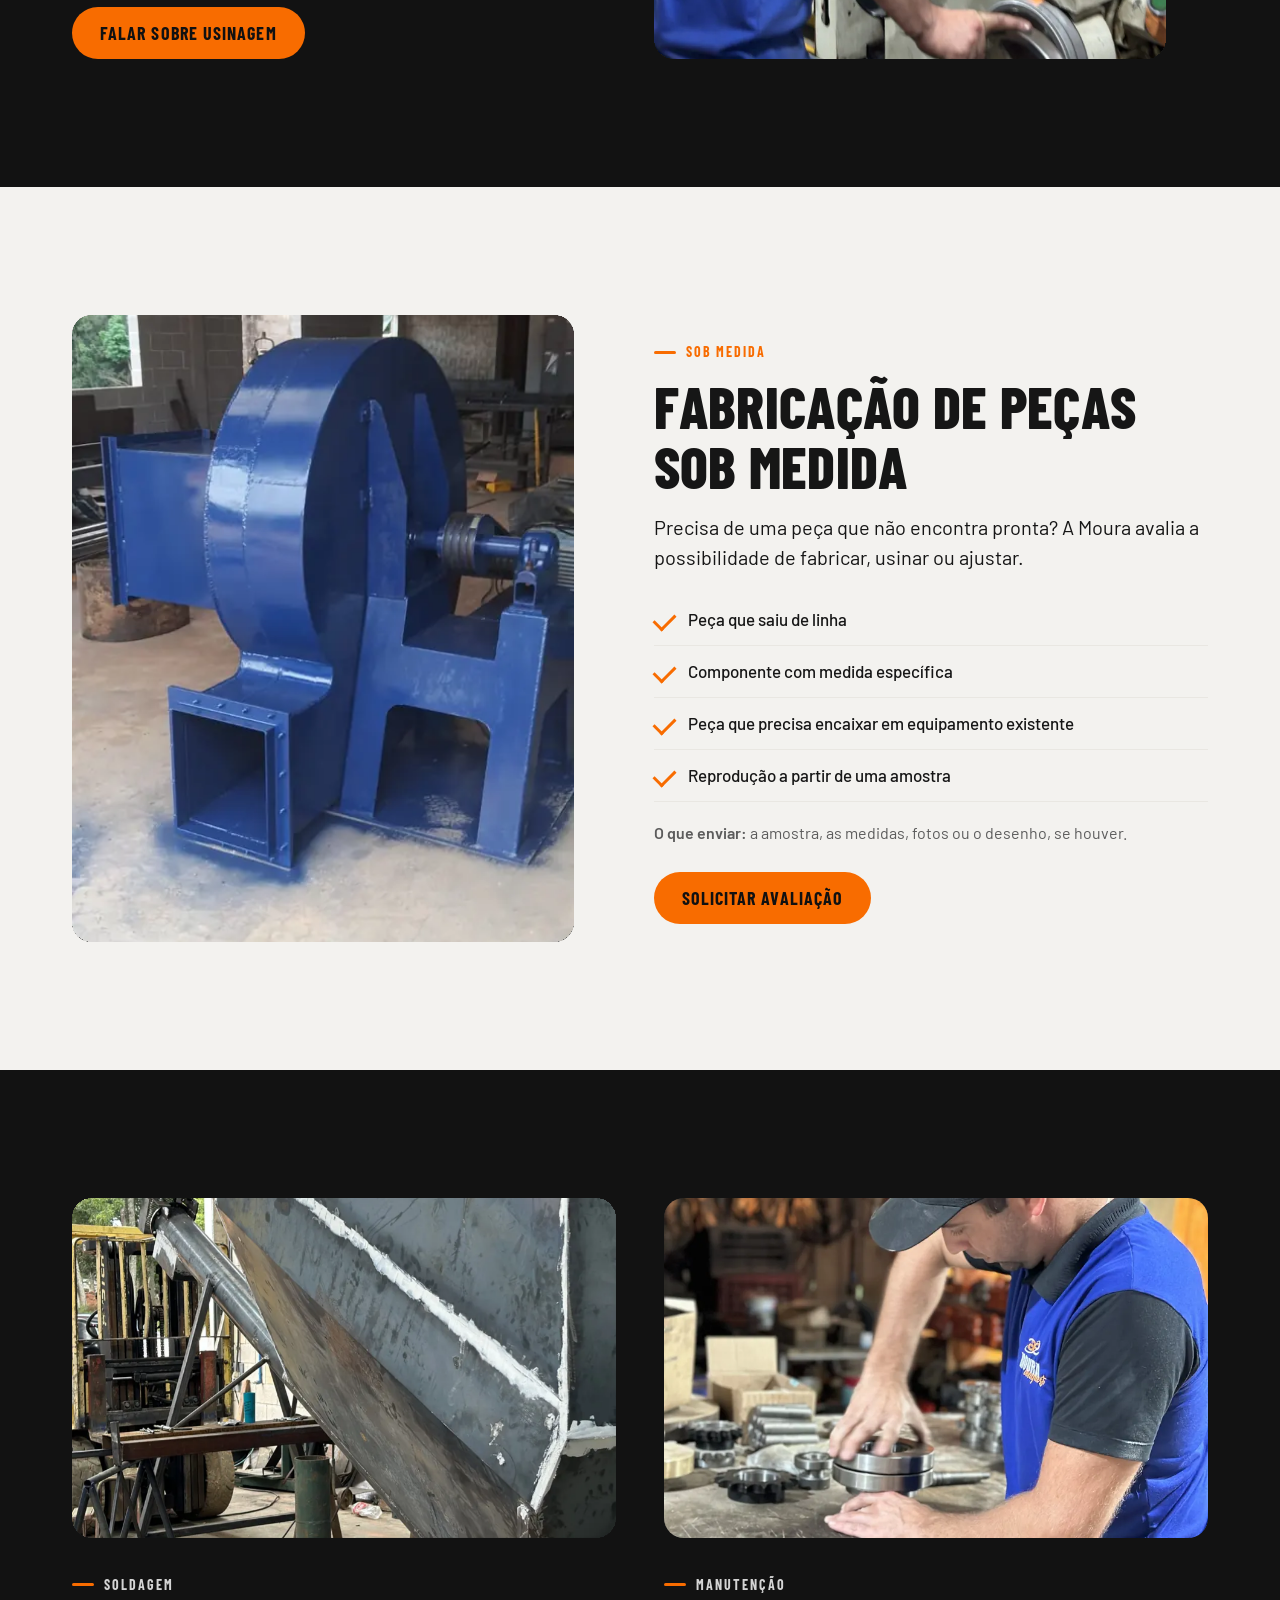
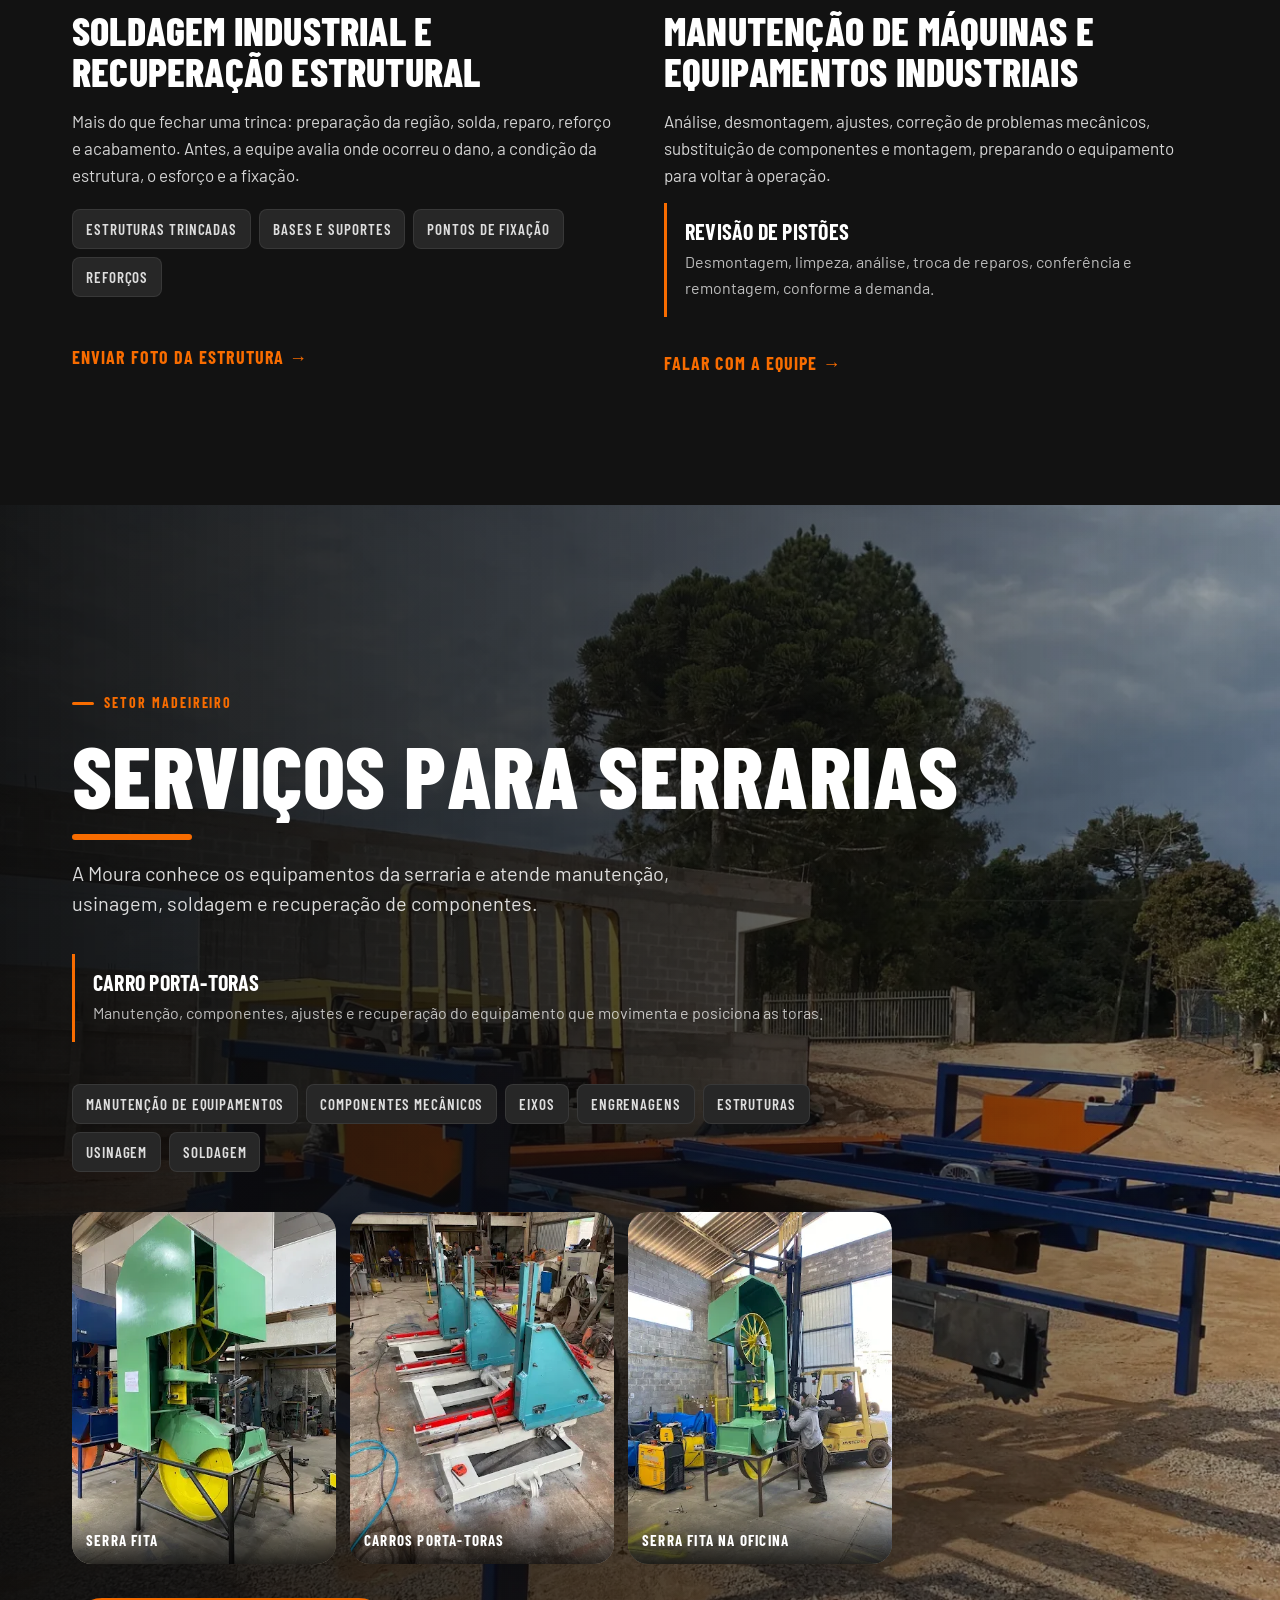
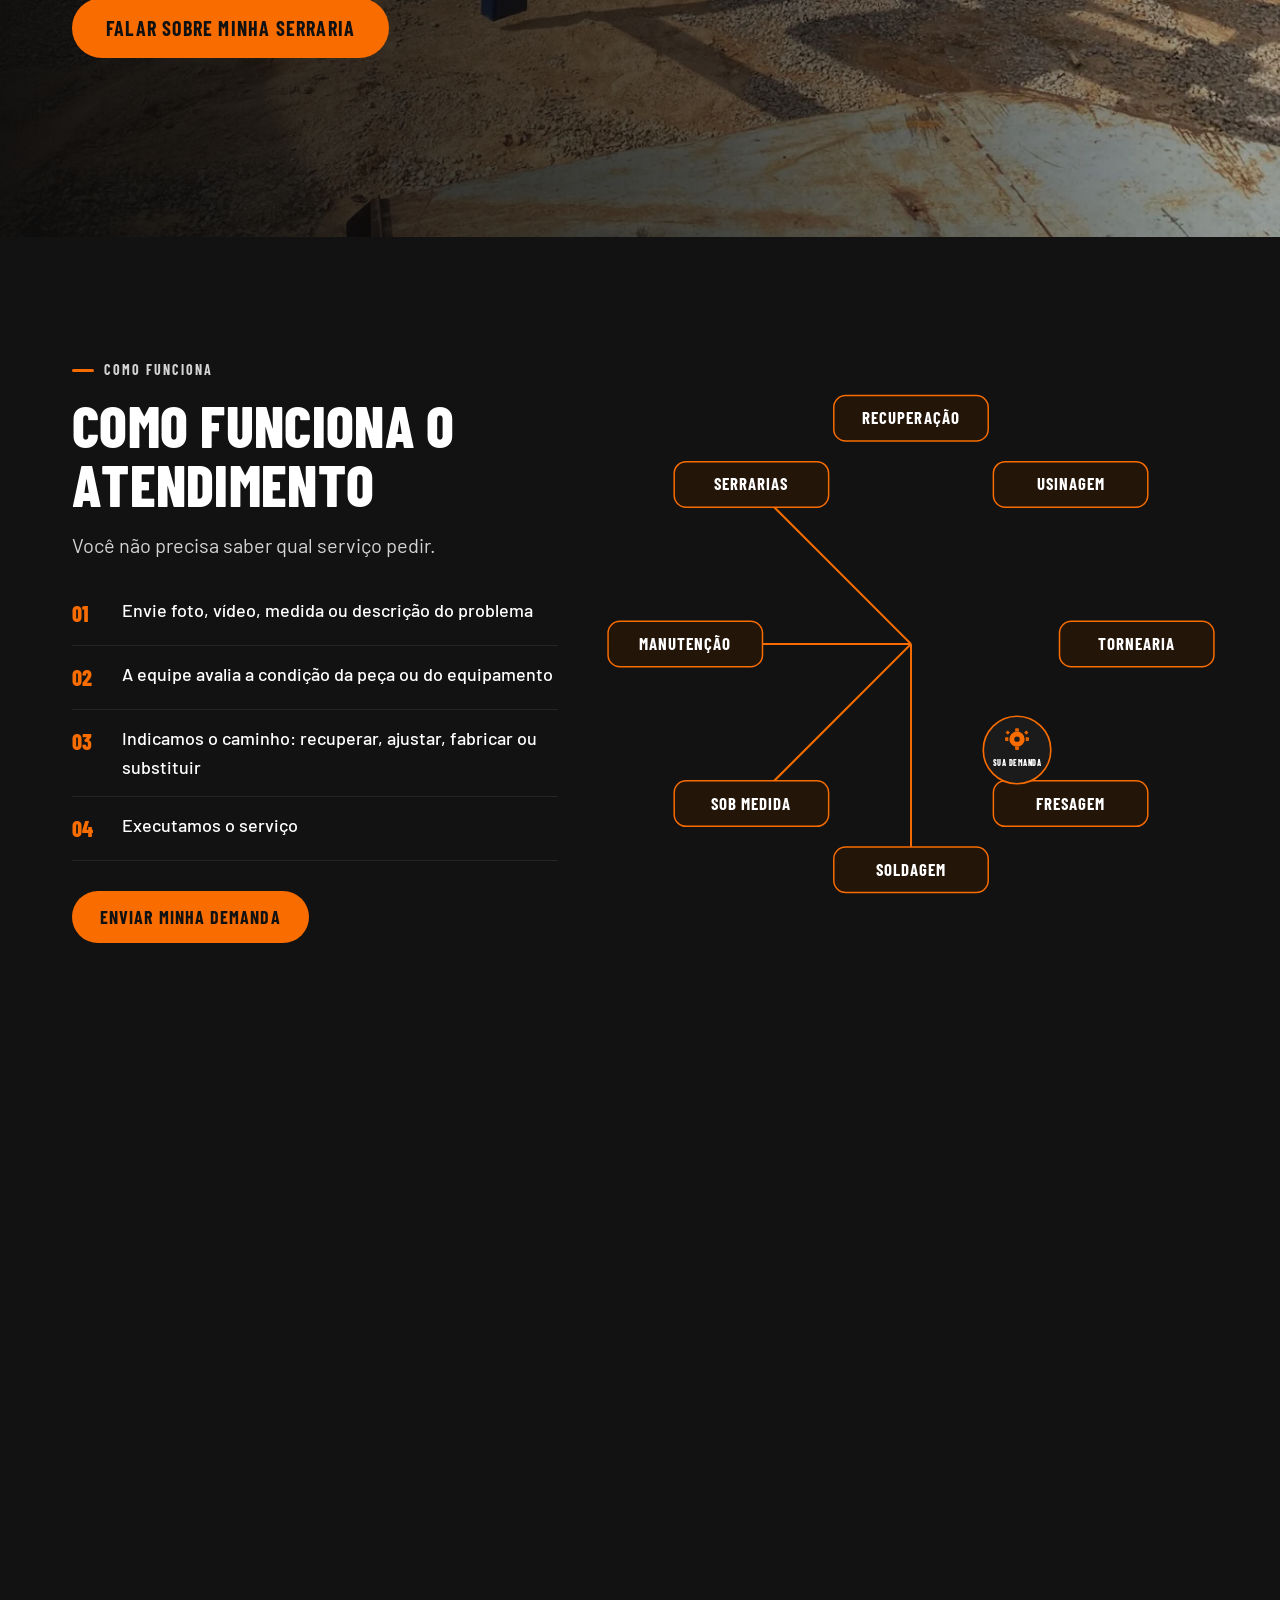
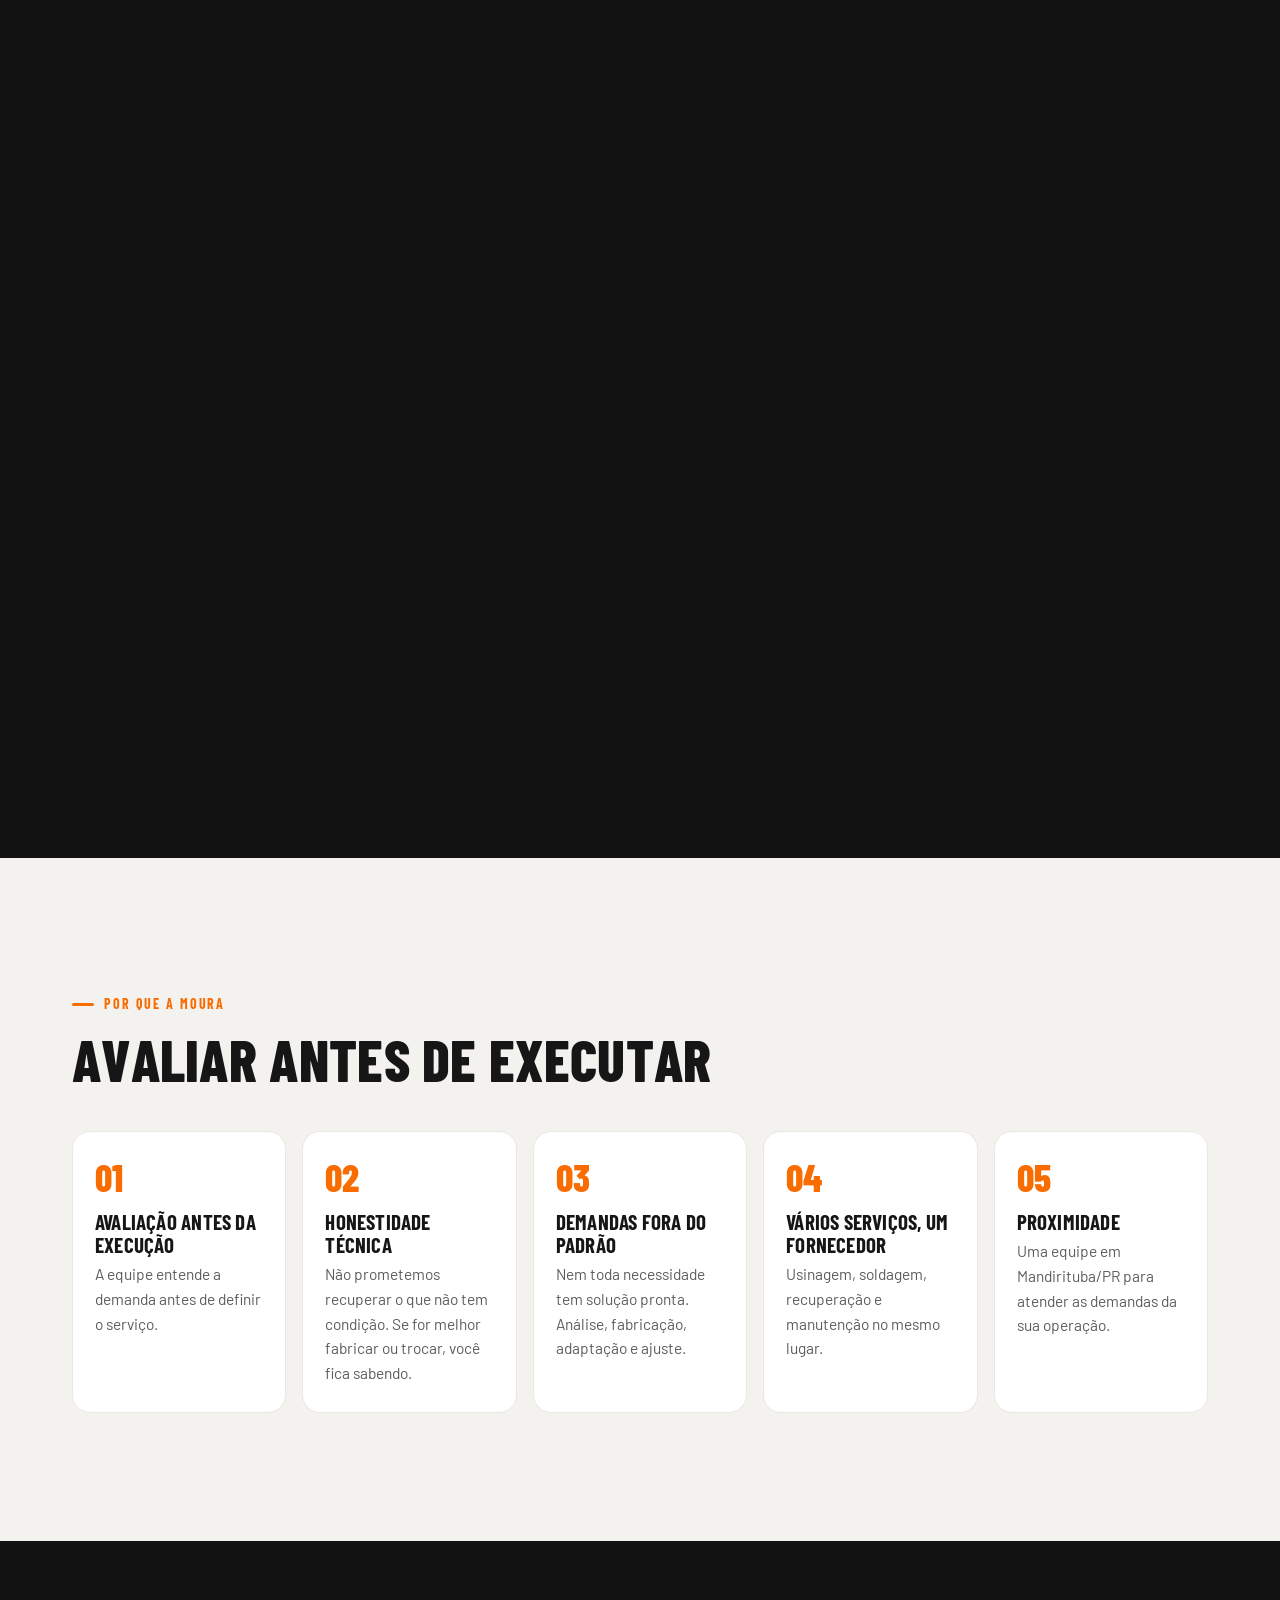
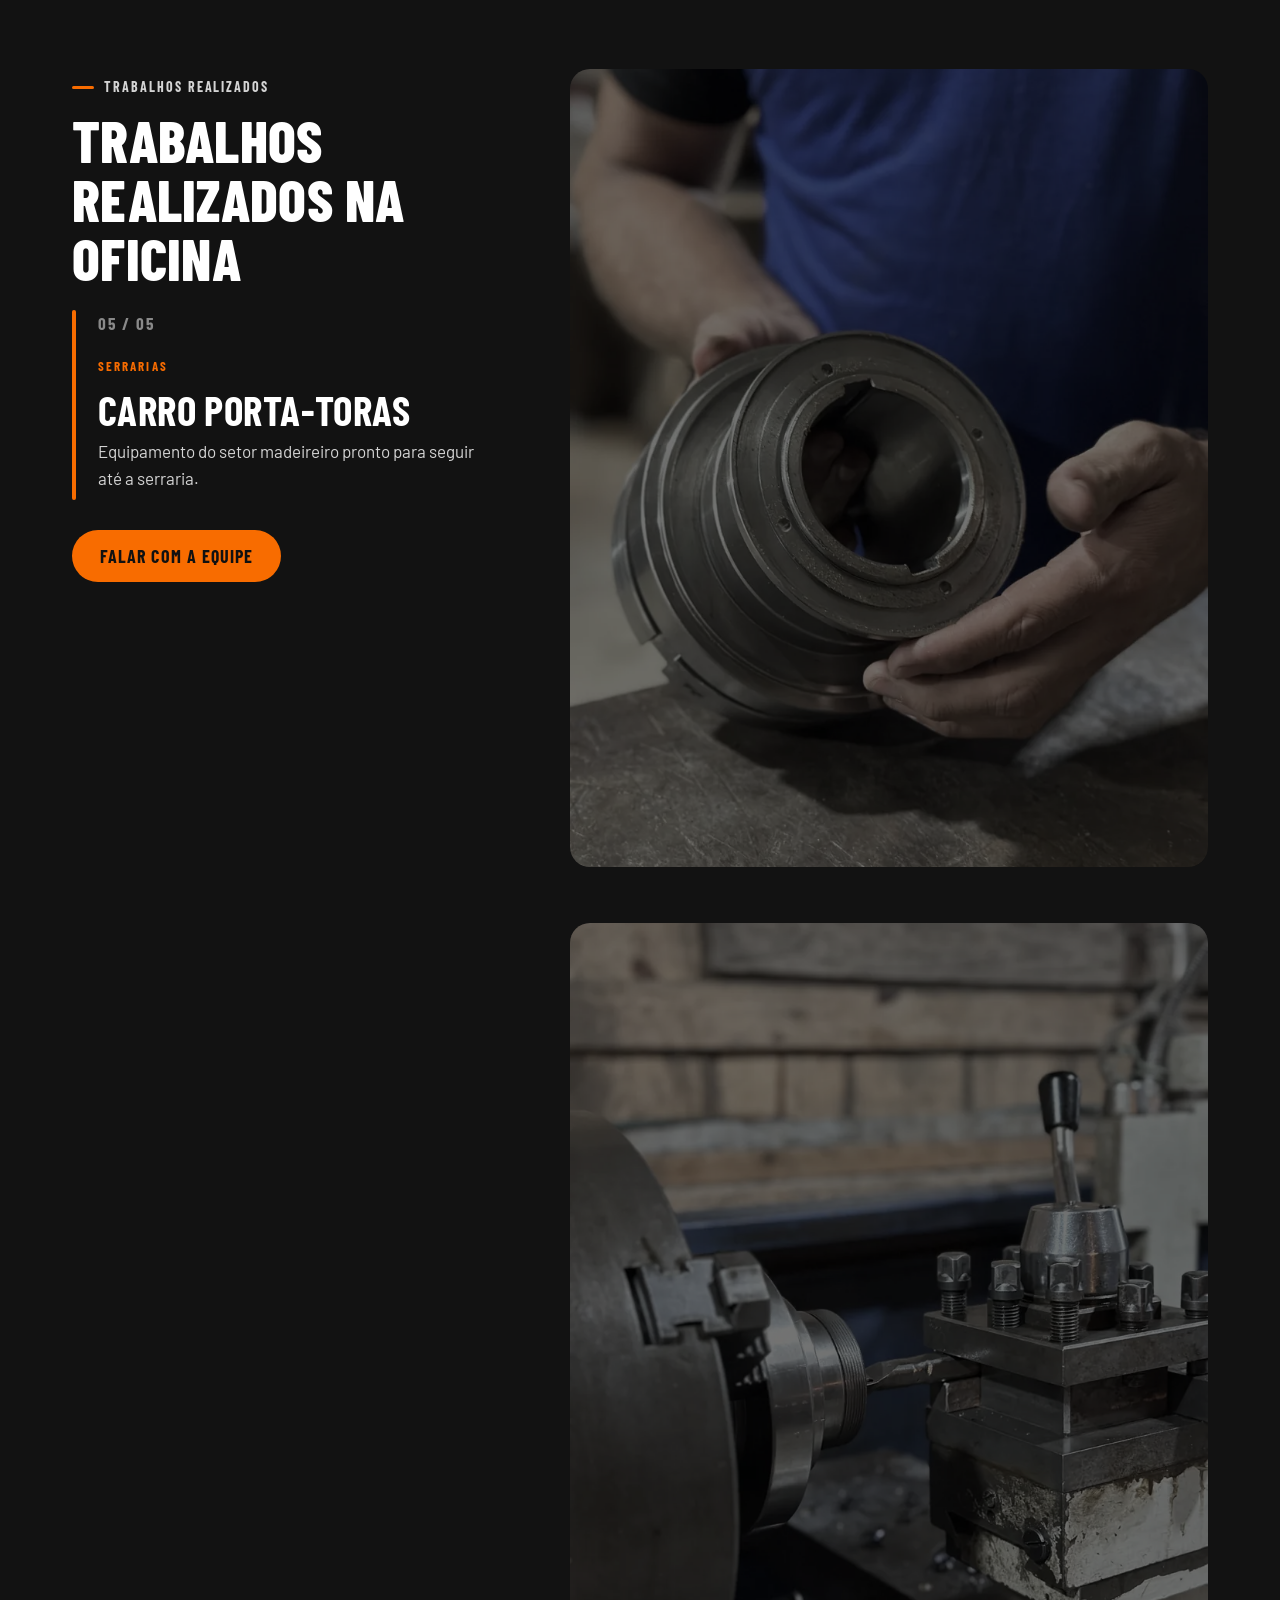
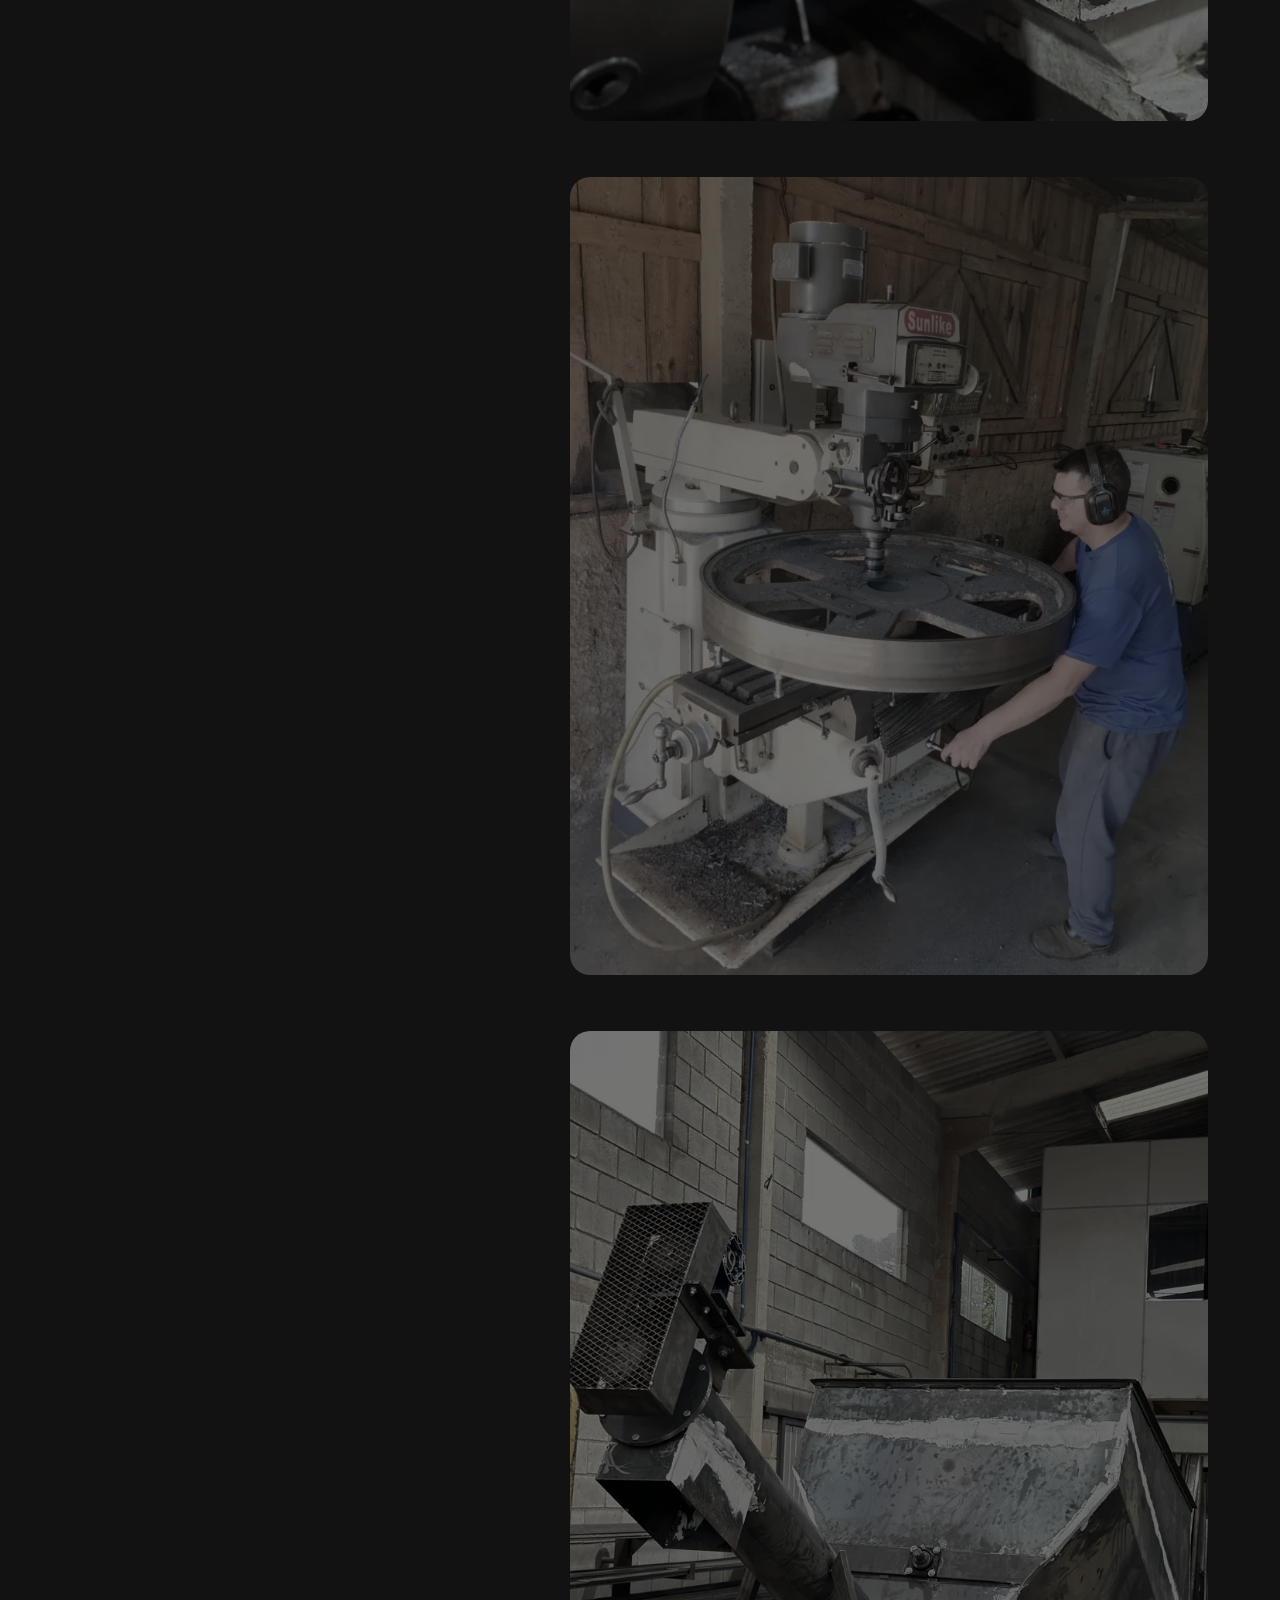
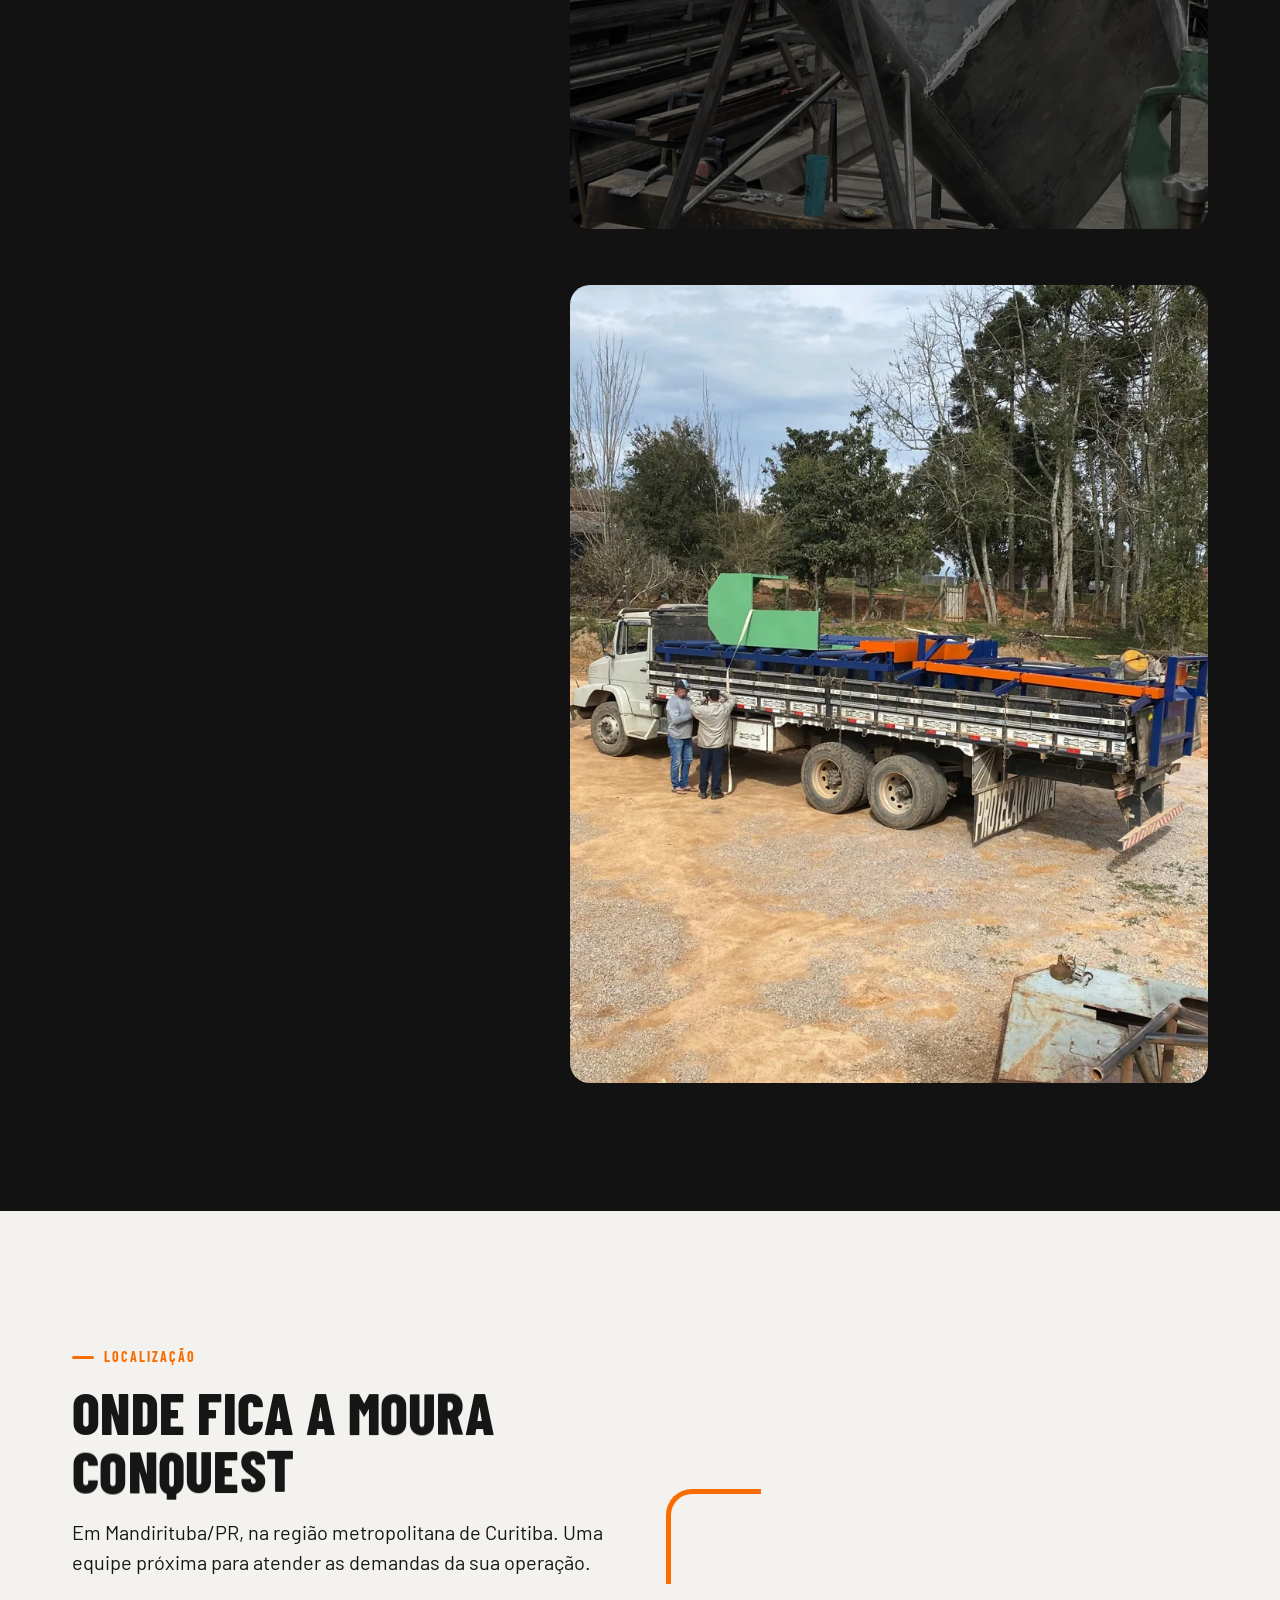
==== commit 5aeaf560: "Add files via upload" ====
--- a/index.html
+++ b/index.html
@@ -17,7 +17,7 @@
 <link rel="apple-touch-icon" href="apple-touch-icon.png">
 <link rel="preload" href="barlow-condensed-latin-800-normal.woff2" as="font" type="font/woff2" crossorigin>
 <link rel="preload" href="barlow-latin-400-normal.woff2" as="font" type="font/woff2" crossorigin>
-<link rel="stylesheet" href="styles.css?v=4">
+<link rel="stylesheet" href="styles.css?v=5">
 
 <script type="application/ld+json">
 {
@@ -84,7 +84,7 @@
 <header class="header" id="topo">
   <div class="wrap header__in">
     <a href="#inicio" class="header__logo" aria-label="Moura Conquest, início">
-      <img src="logo-moura-conquest.png" alt="Moura Conquest Soldas e Manutenções Industriais" width="446" height="299">
+      <img src="logo-moura-conquest-header.png" alt="Moura Conquest Soldas e Manutenções Industriais" width="309" height="200">
     </a>
     <nav class="nav" id="nav" aria-label="Menu principal">
       <a href="#servicos">Serviços</a>
@@ -482,7 +482,7 @@
 <footer class="footer" id="rodape">
   <div class="wrap footer__in">
     <div>
-      <img src="logo-moura-conquest.png" alt="Moura Conquest" class="footer__logo" width="446" height="299" loading="lazy">
+      <img src="logo-moura-conquest-header.png" alt="Moura Conquest" class="footer__logo" width="309" height="200" loading="lazy">
       <p class="assinatura">Qualidade e confiança em cada serviço.</p>
     </div>
     <div>
@@ -519,6 +519,6 @@
 
 <script src="gsap.min.js" defer></script>
 <script src="ScrollTrigger.min.js" defer></script>
-<script src="main.js?v=4" defer></script>
+<script src="main.js?v=5" defer></script>
 </body>
 </html>
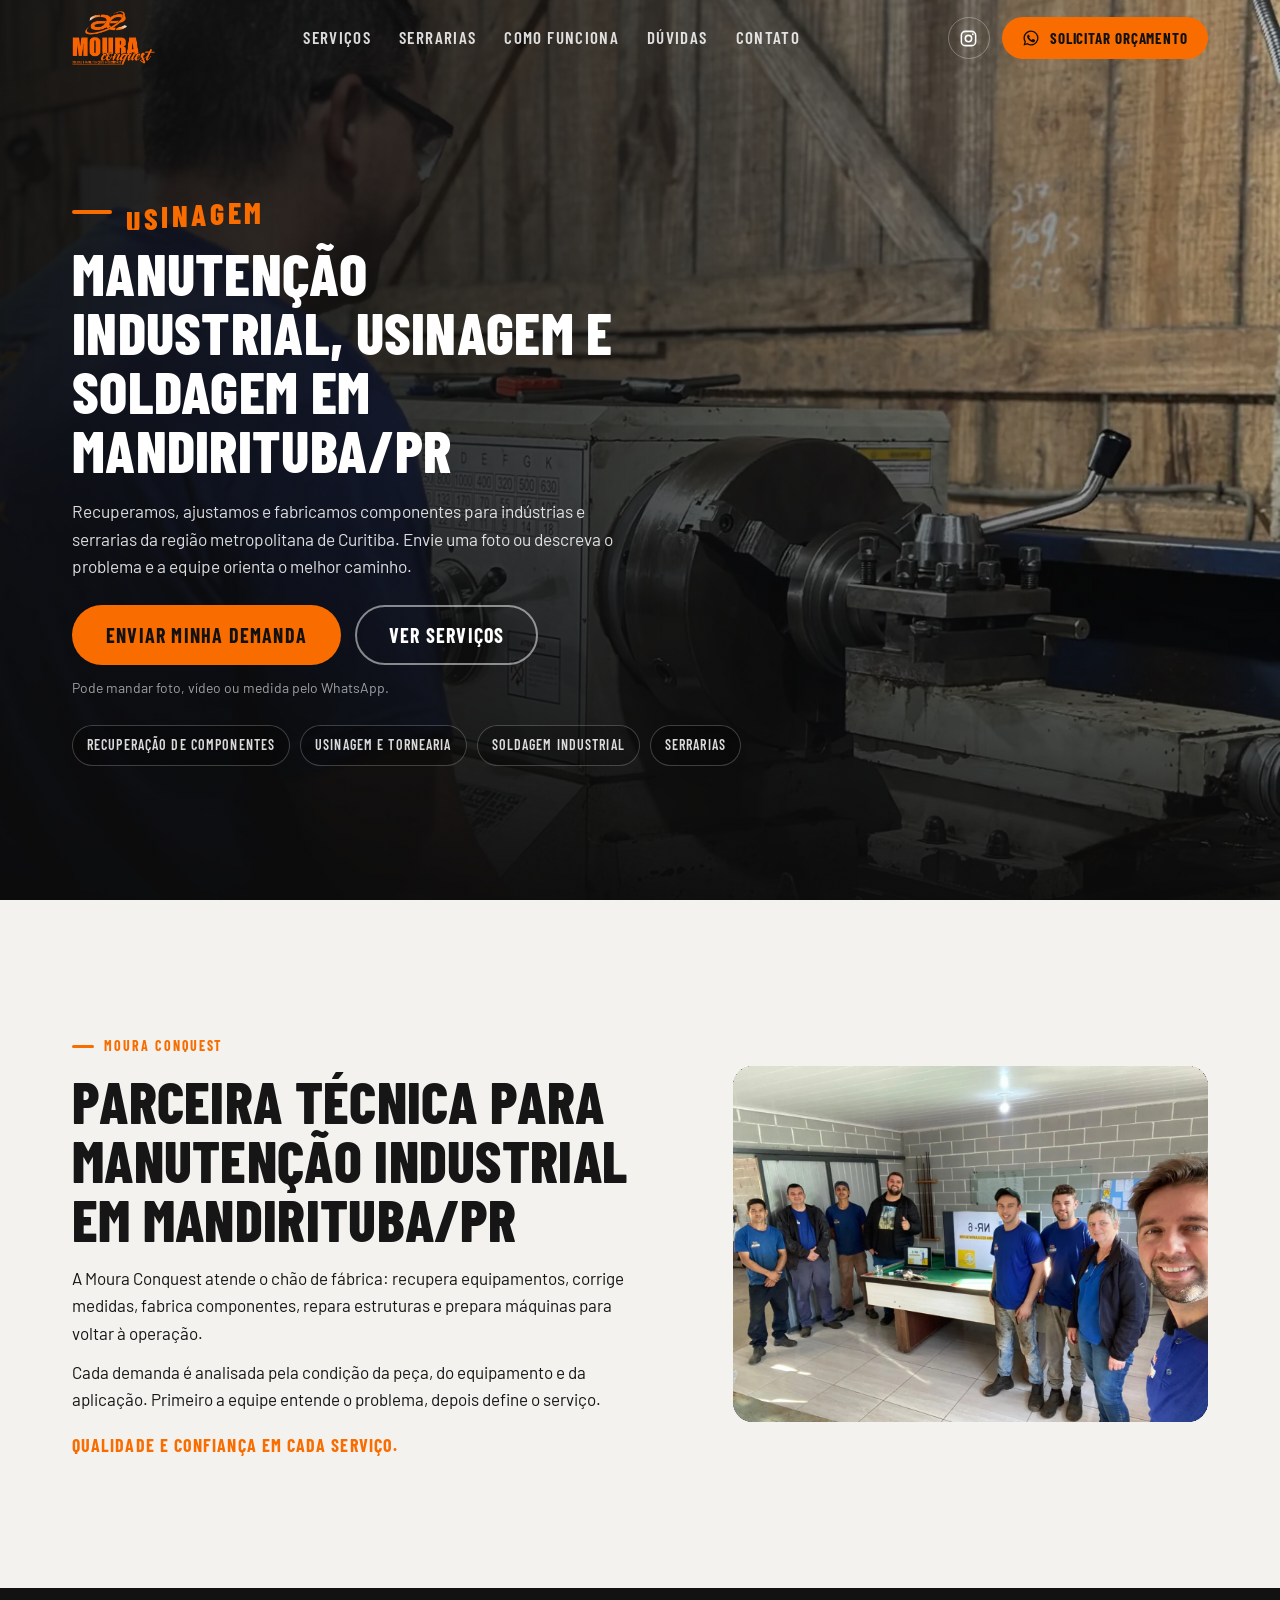
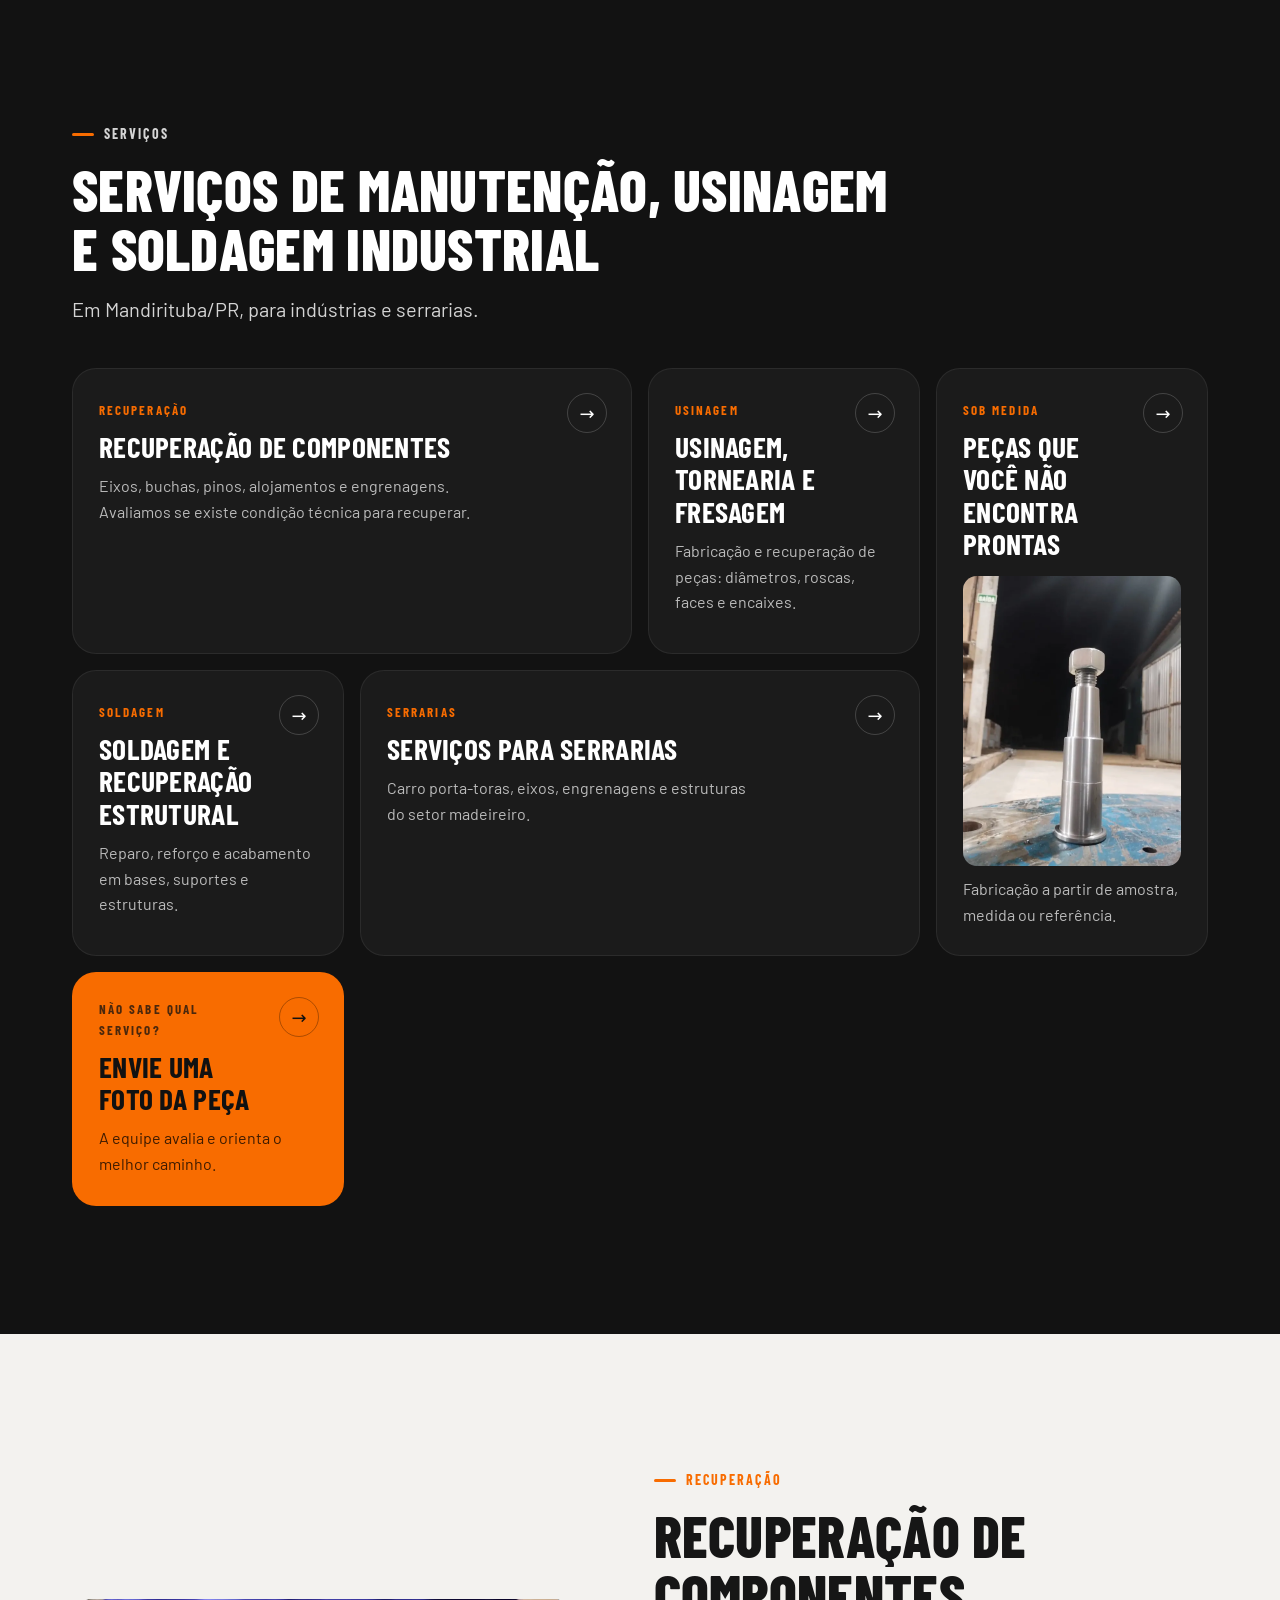
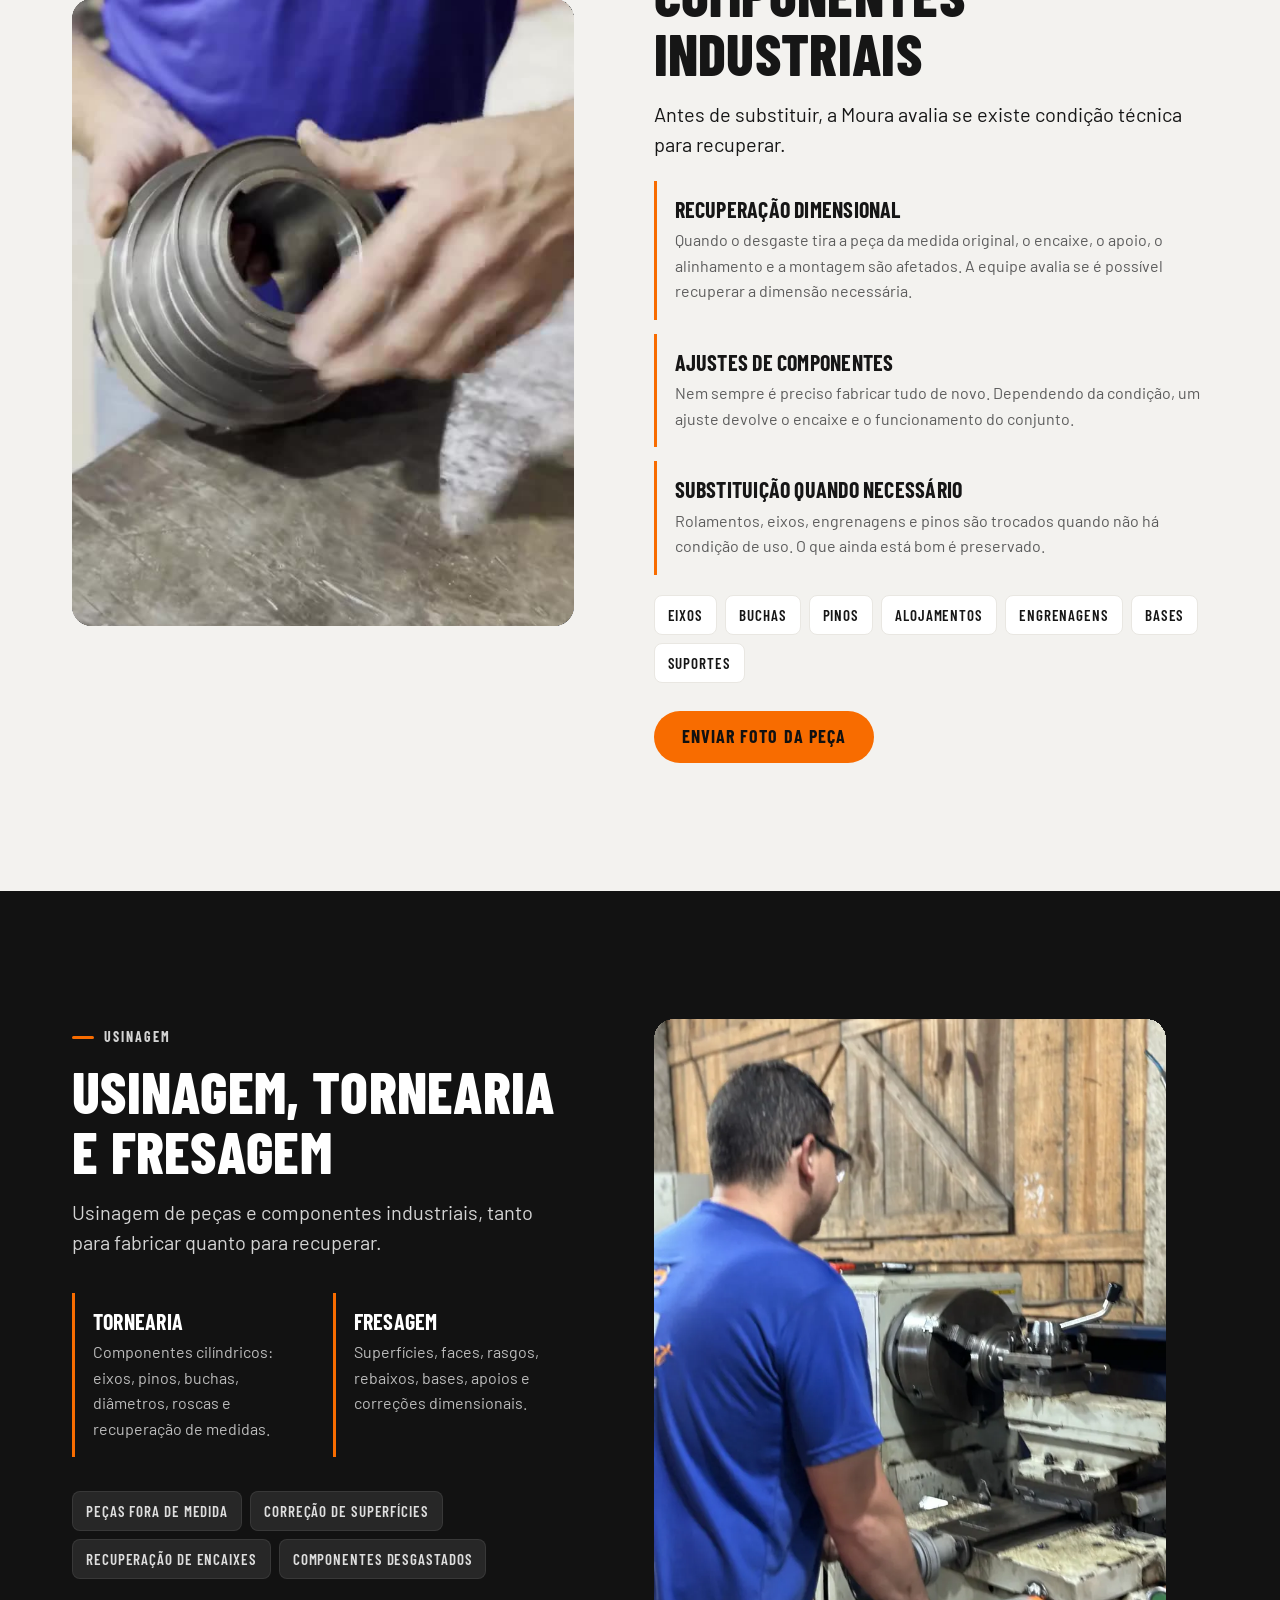
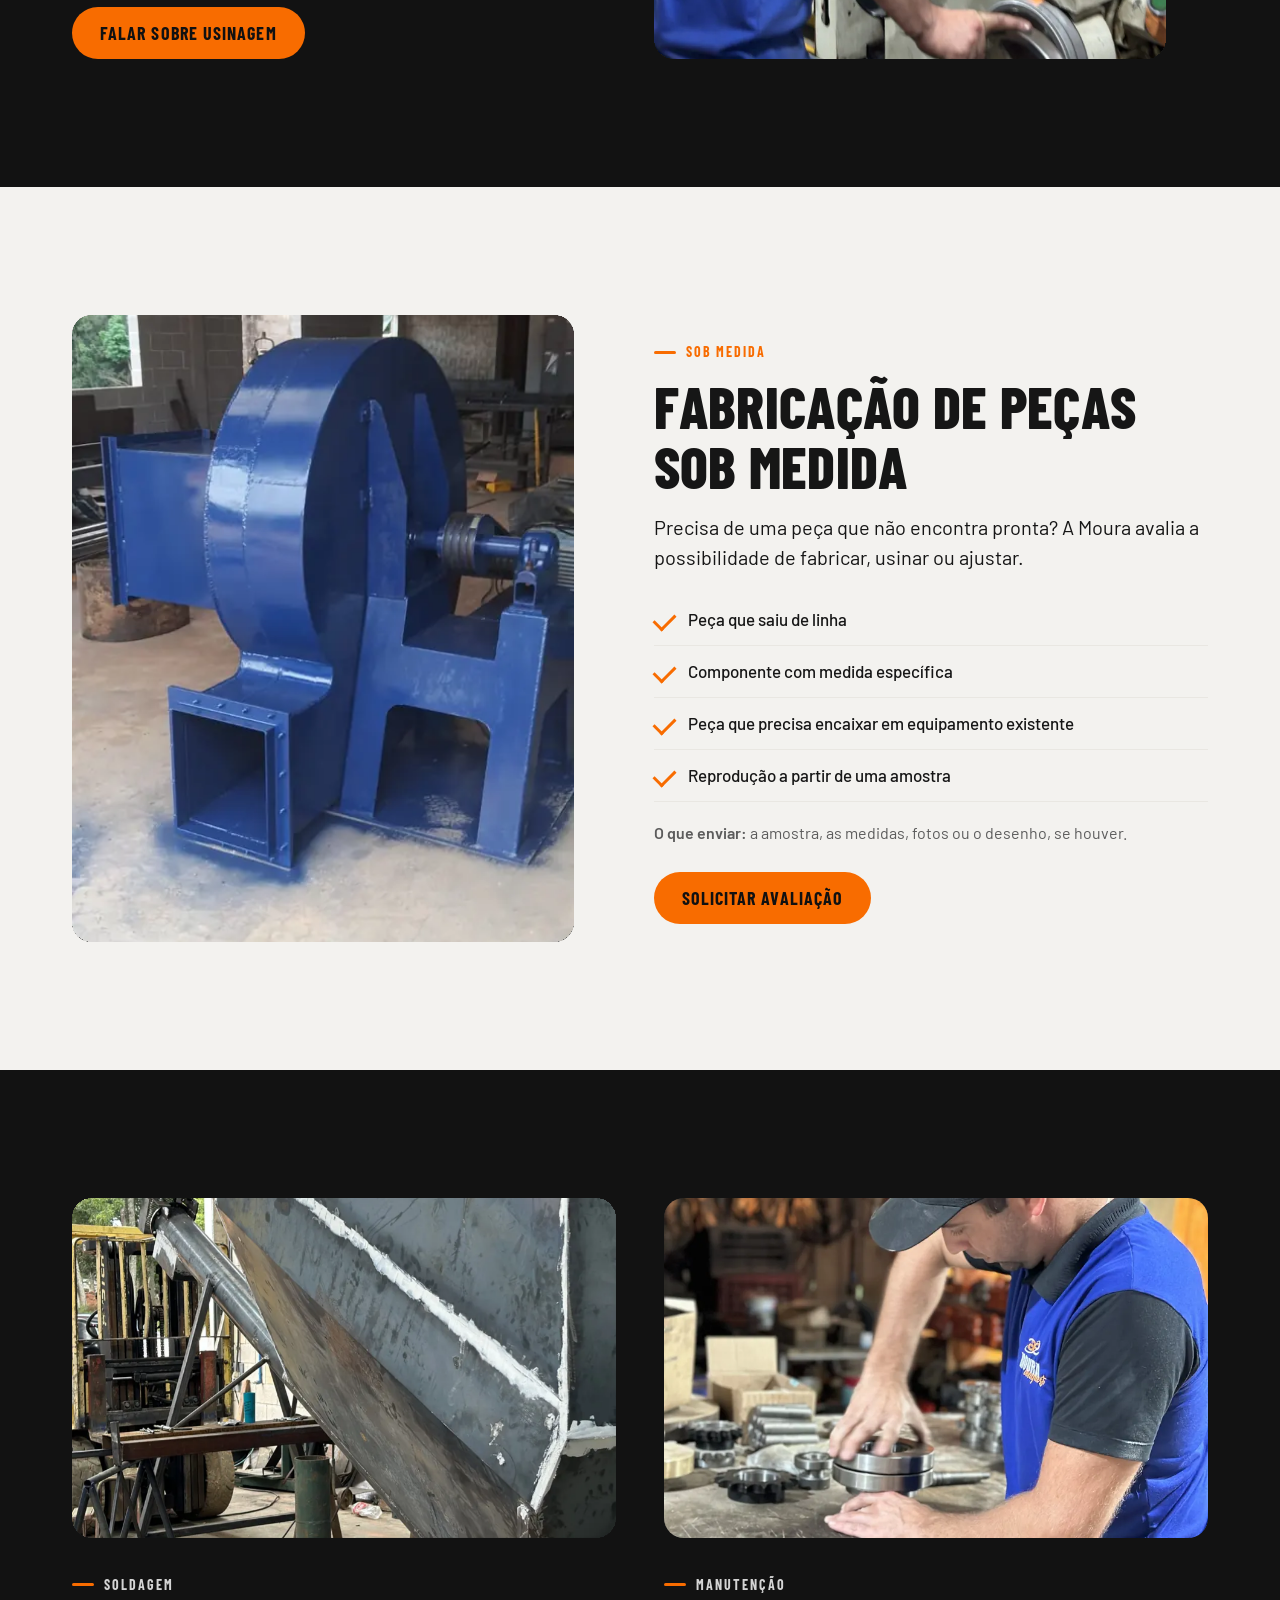
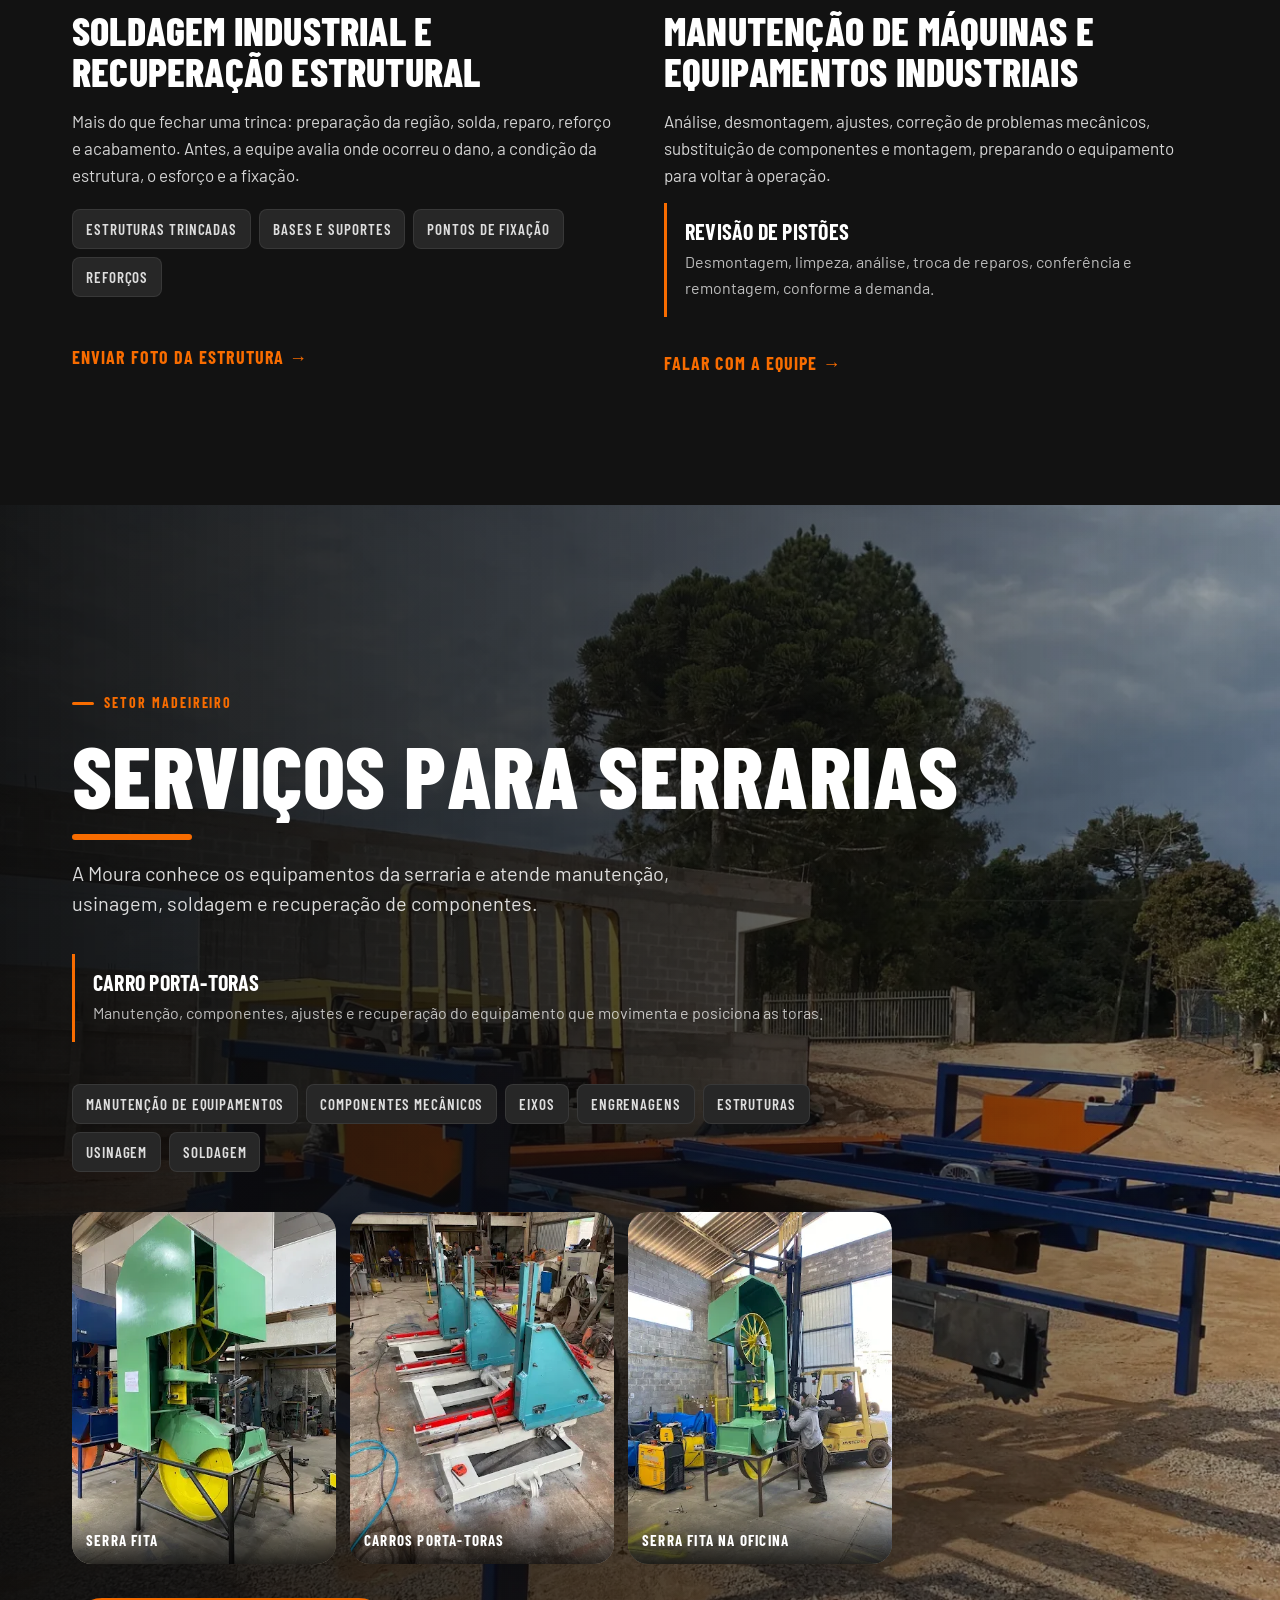
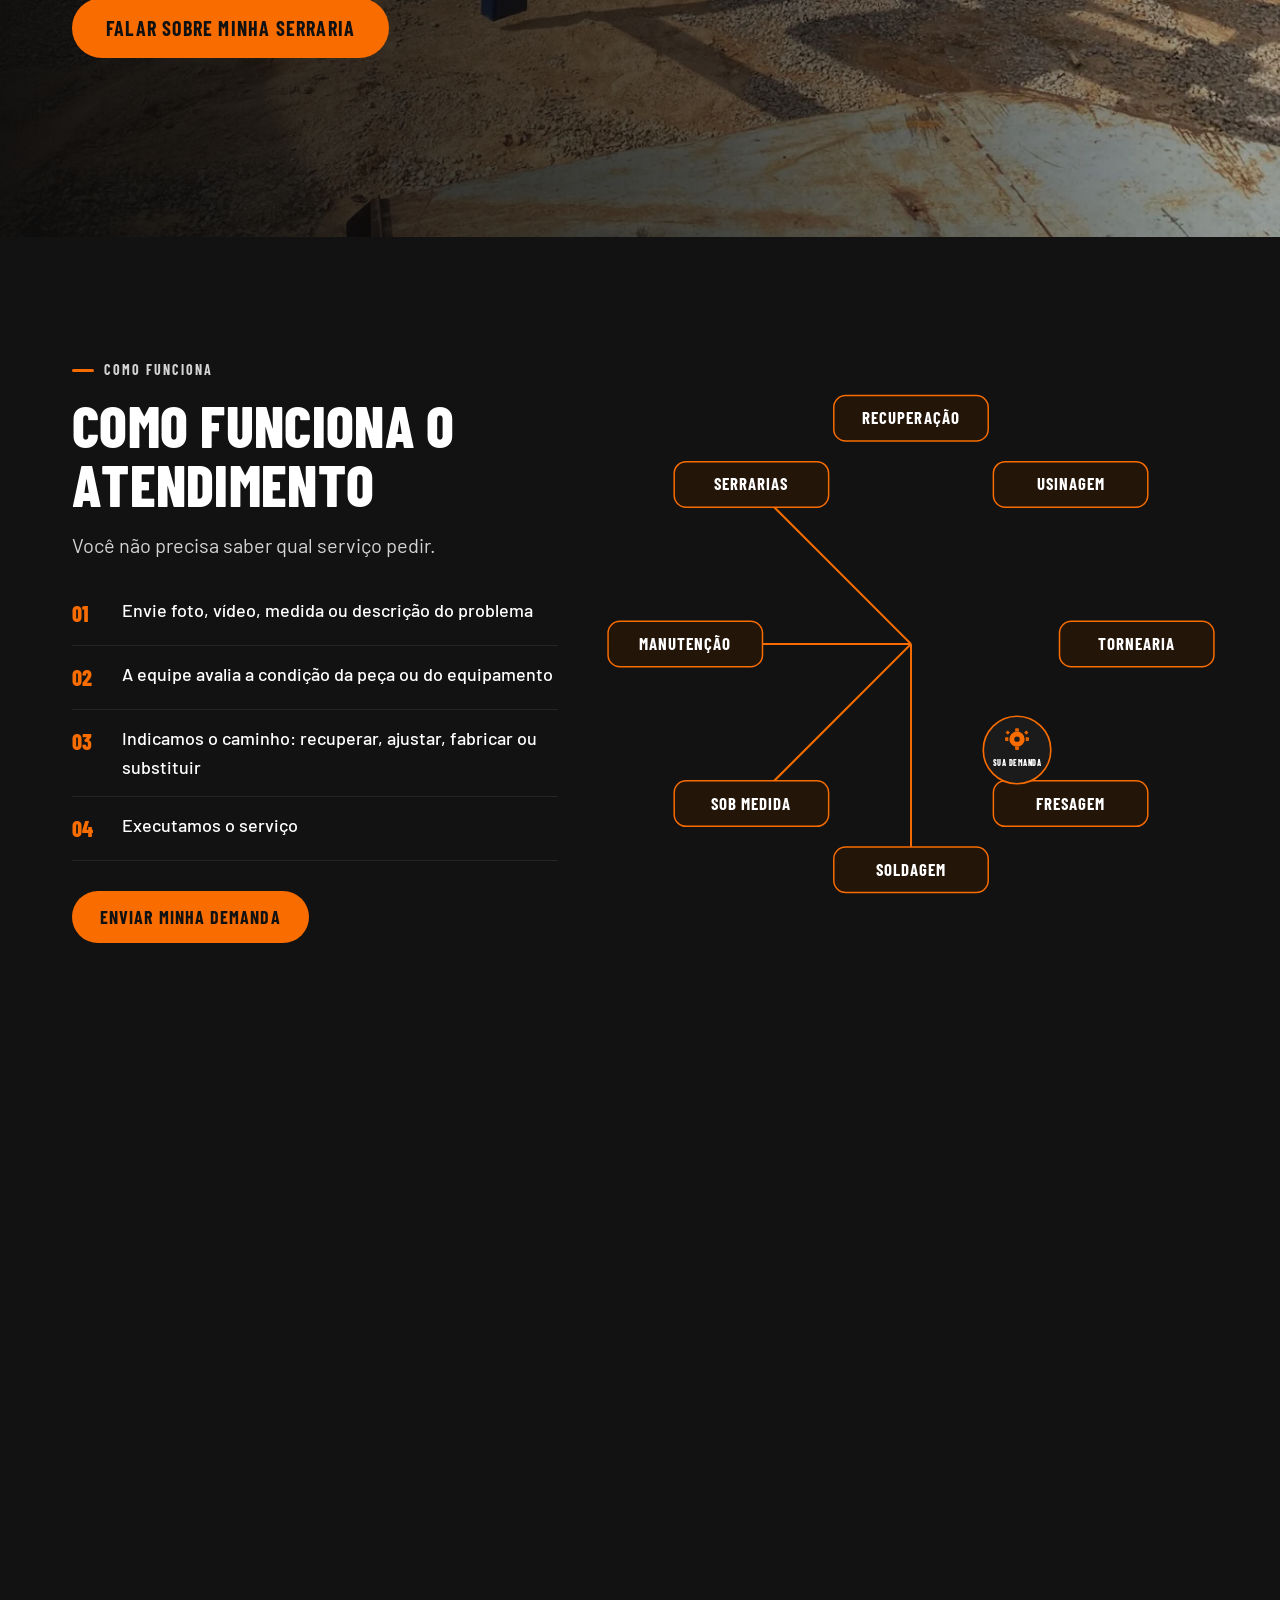
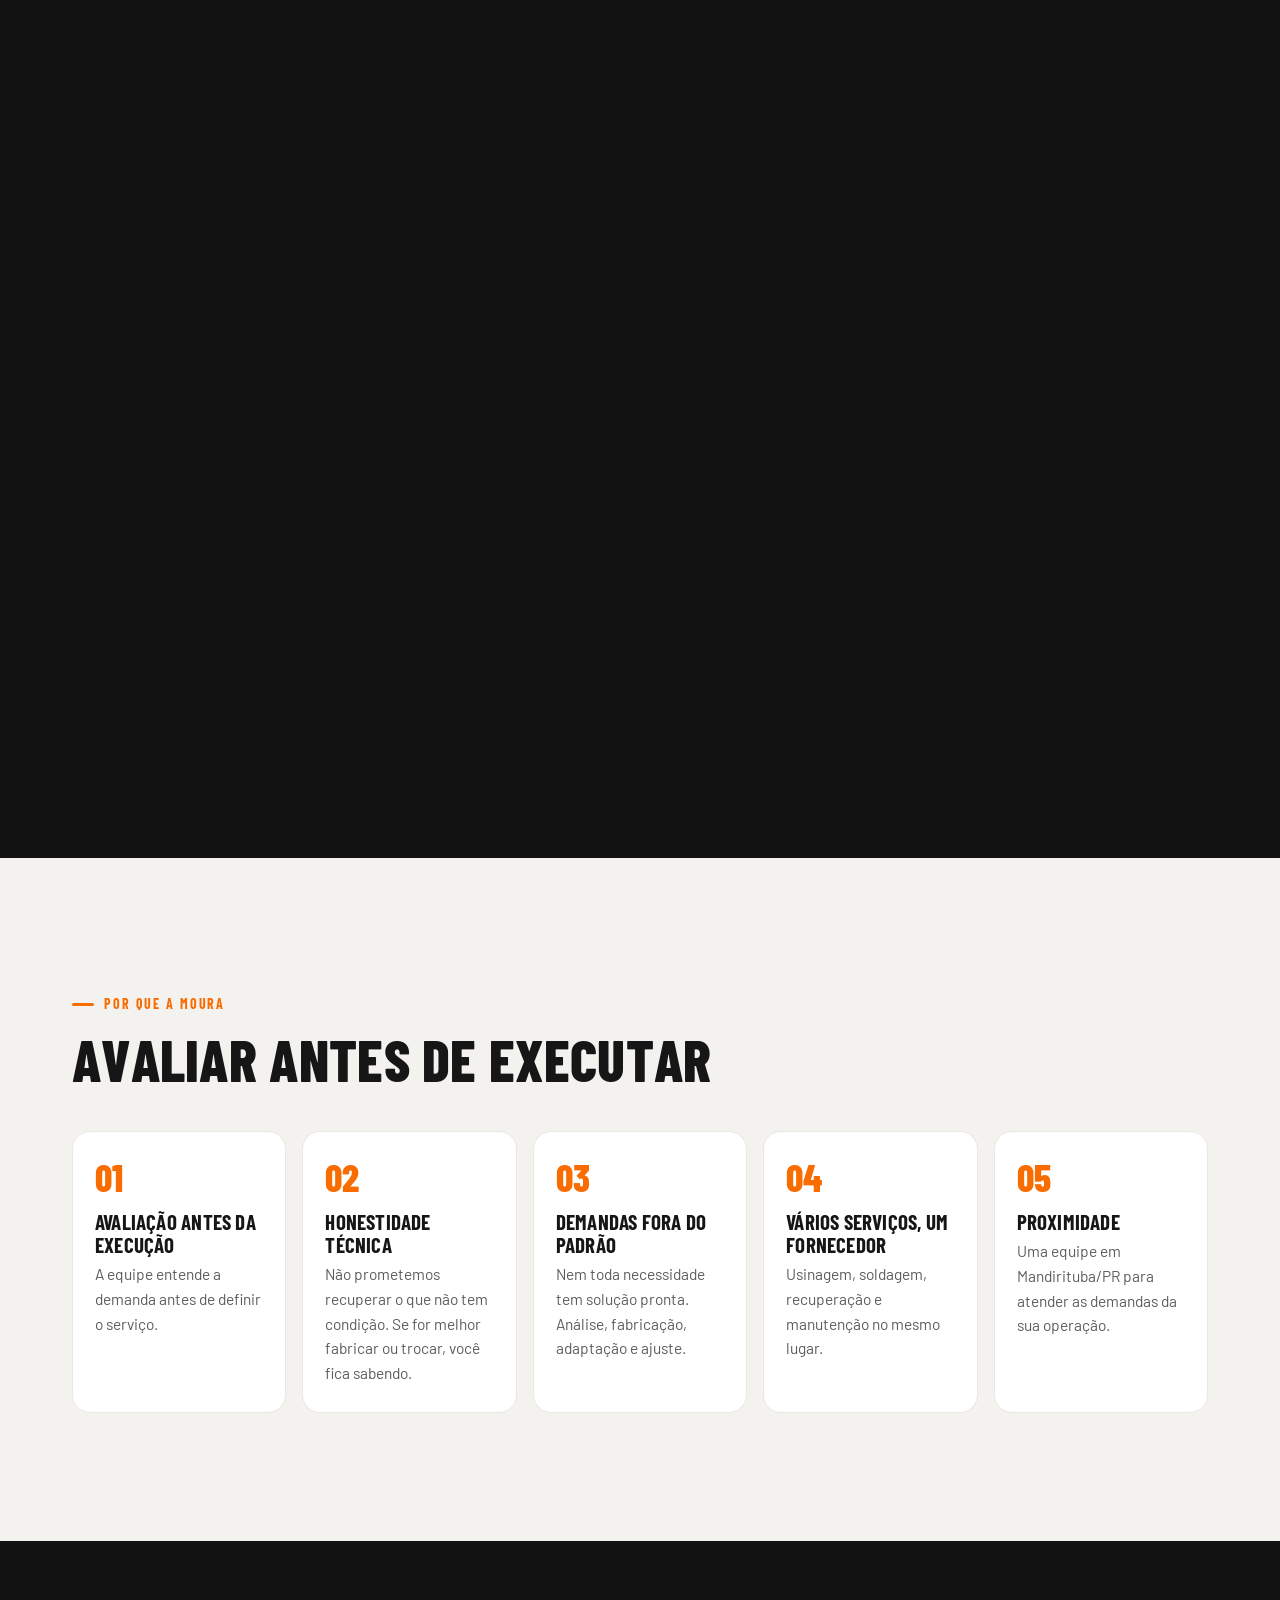
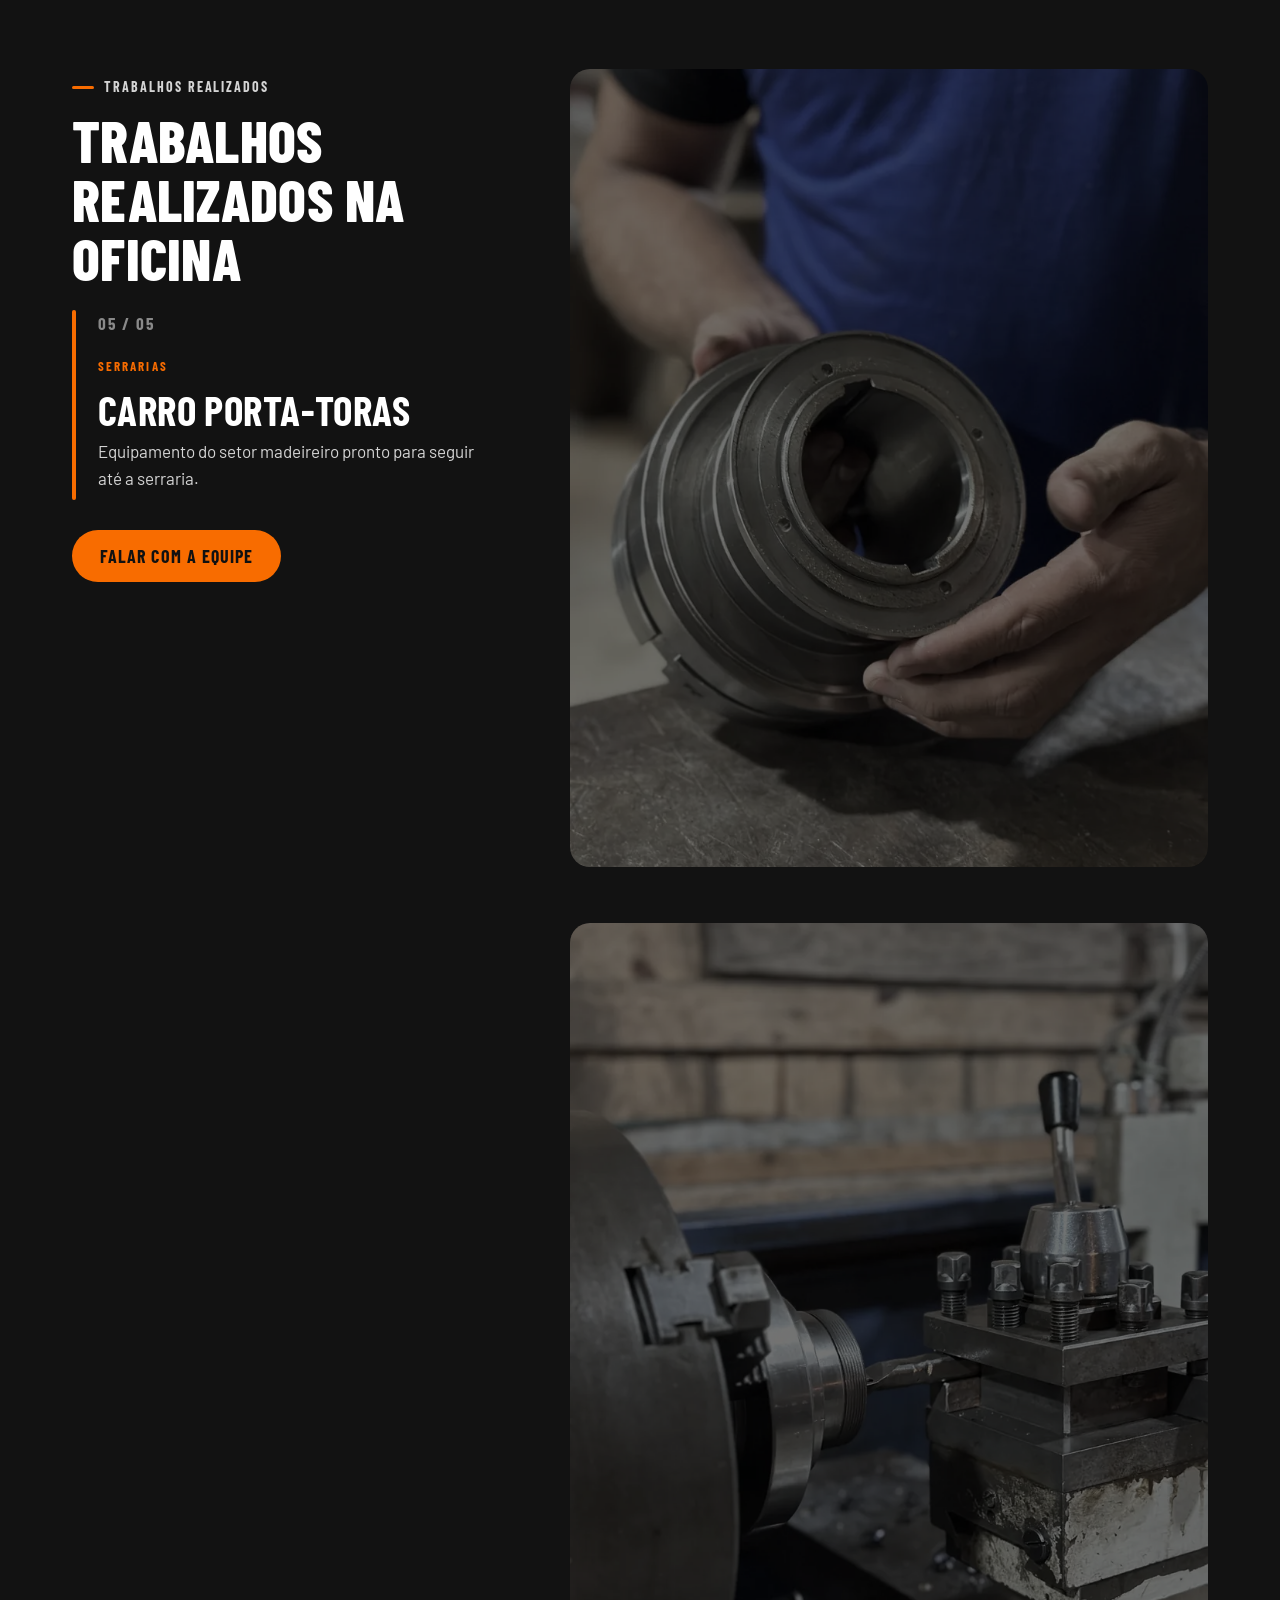
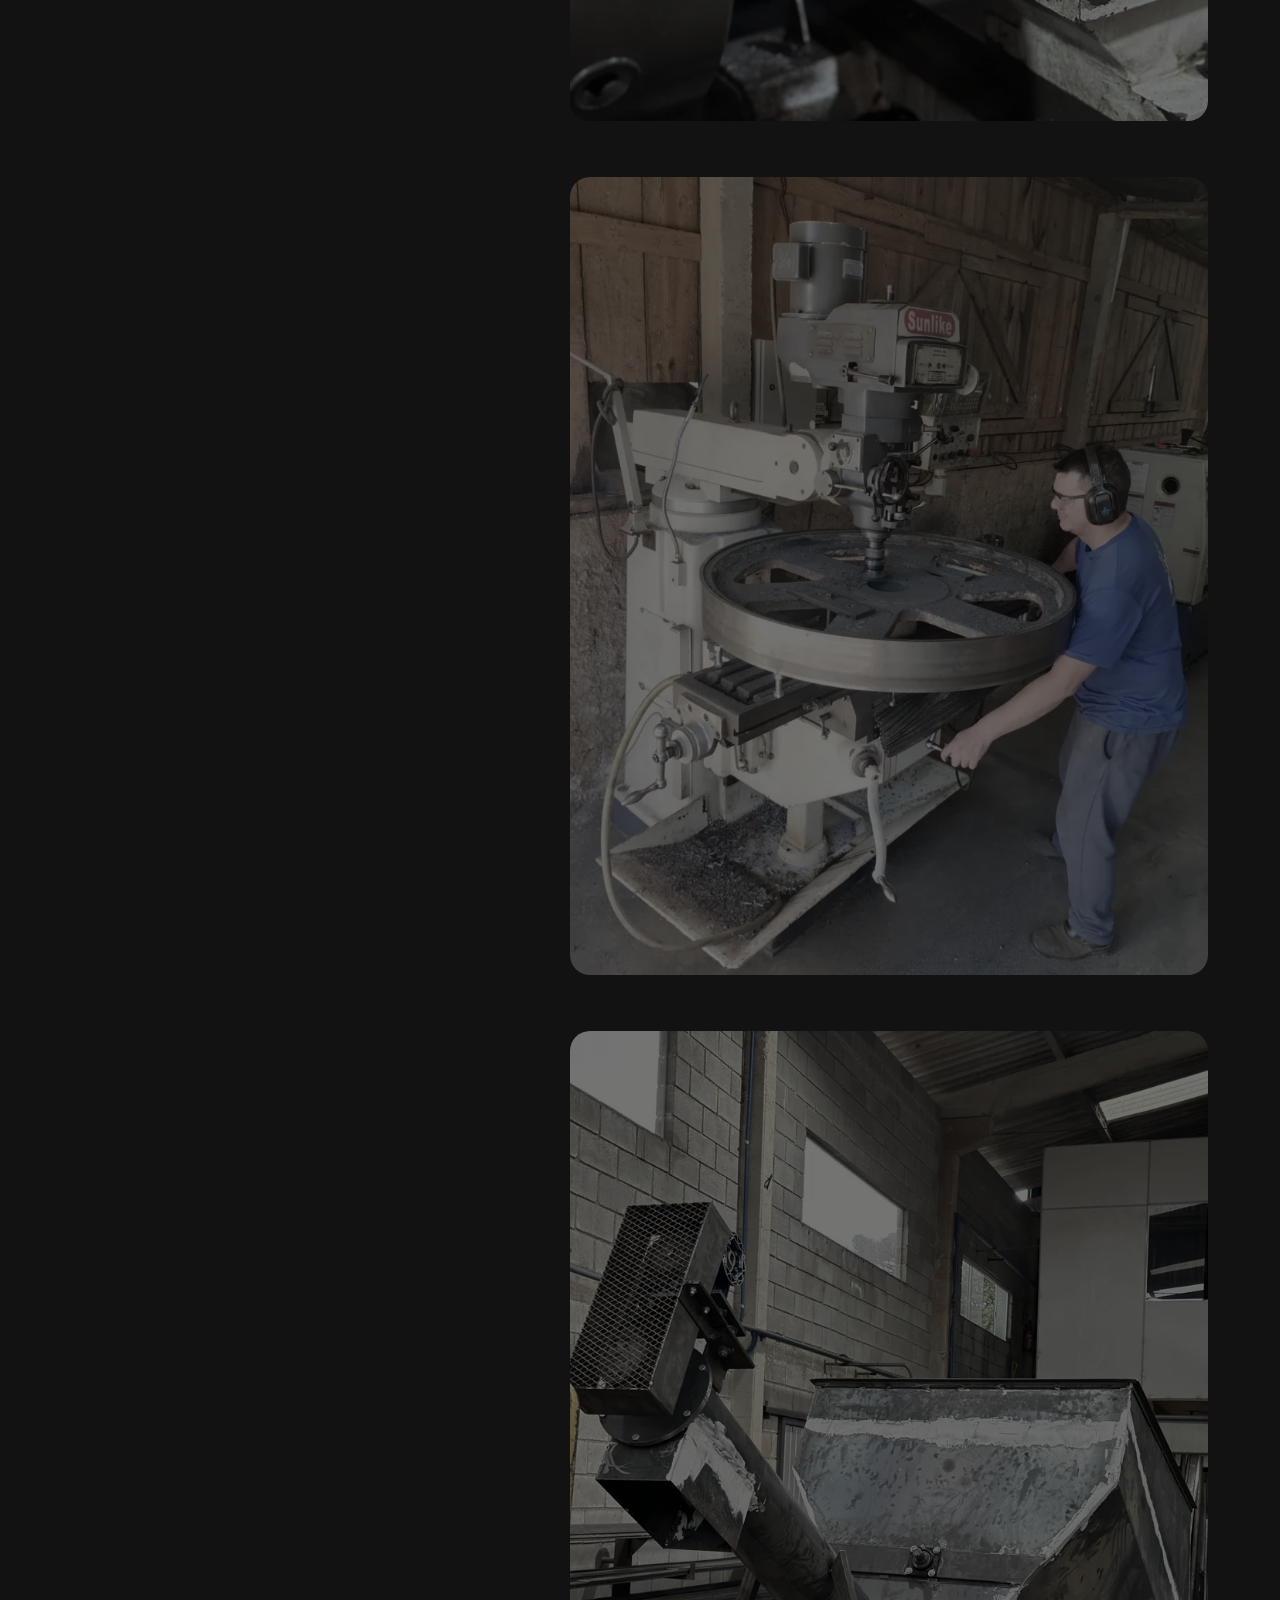
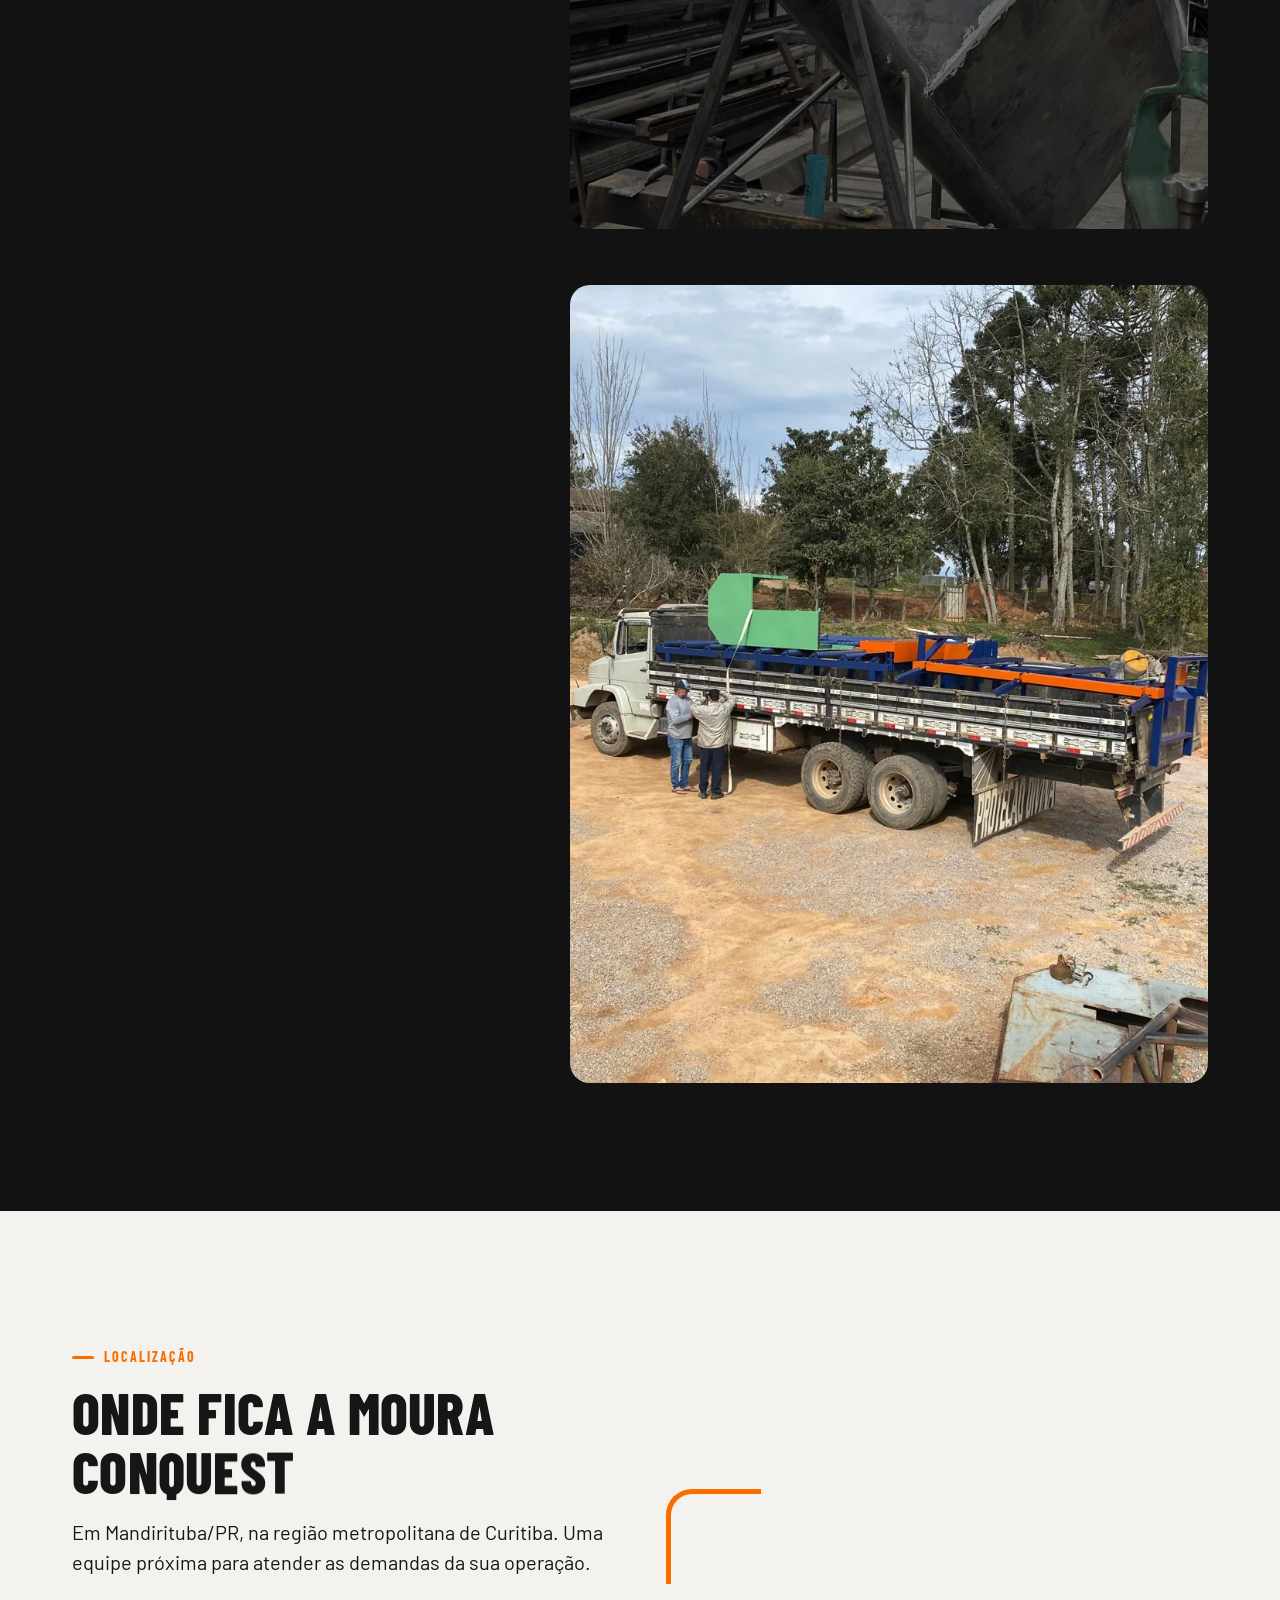
==== commit add34e44: "Add files via upload" ====
--- a/index.html
+++ b/index.html
@@ -7,12 +7,14 @@
 <meta name="description" content="Moura Conquest, em Mandirituba/PR (região metropolitana de Curitiba): manutenção industrial, usinagem, tornearia, fresagem, soldagem, recuperação de componentes e peças sob medida para indústrias e serrarias.">
 <meta name="theme-color" content="#121212">
 <meta name="robots" content="index, follow">
+<link rel="canonical" href="https://moura-conquest.vercel.app/">
+<meta property="og:url" content="https://moura-conquest.vercel.app/">
 <meta property="og:type" content="website">
 <meta property="og:locale" content="pt_BR">
 <meta property="og:site_name" content="Moura Conquest">
 <meta property="og:title" content="Moura Conquest | Manutenção industrial, usinagem e soldagem em Mandirituba/PR">
 <meta property="og:description" content="Recuperação de componentes, usinagem, soldagem e peças sob medida para indústrias e serrarias. Envie uma foto da peça pelo WhatsApp.">
-<meta property="og:image" content="og-moura-conquest.jpg">
+<meta property="og:image" content="https://moura-conquest.vercel.app/og-moura-conquest.jpg">
 <link rel="icon" type="image/png" href="favicon.png">
 <link rel="apple-touch-icon" href="apple-touch-icon.png">
 <link rel="preload" href="barlow-condensed-latin-800-normal.woff2" as="font" type="font/woff2" crossorigin>
@@ -28,8 +30,9 @@
   "description": "Empresa de Mandirituba/PR, na região metropolitana de Curitiba, que faz manutenção industrial, usinagem, tornearia, fresagem, soldagem industrial, recuperação de componentes e fabricação de peças sob medida para indústrias e serrarias.",
   "slogan": "Qualidade e confiança em cada serviço.",
   "telephone": "+55-41-98729-2928",
-  "image": "logo-moura-conquest.png",
-  "logo": "logo-moura-conquest.png",
+  "image": "https://moura-conquest.vercel.app/logo-moura-conquest.png",
+  "url": "https://moura-conquest.vercel.app/",
+  "logo": "https://moura-conquest.vercel.app/logo-moura-conquest.png",
   "address": {
     "@type": "PostalAddress",
     "streetAddress": "Rua André Ferreira da Rocha, Estrada das Onças, km 3,5, Água Clara",
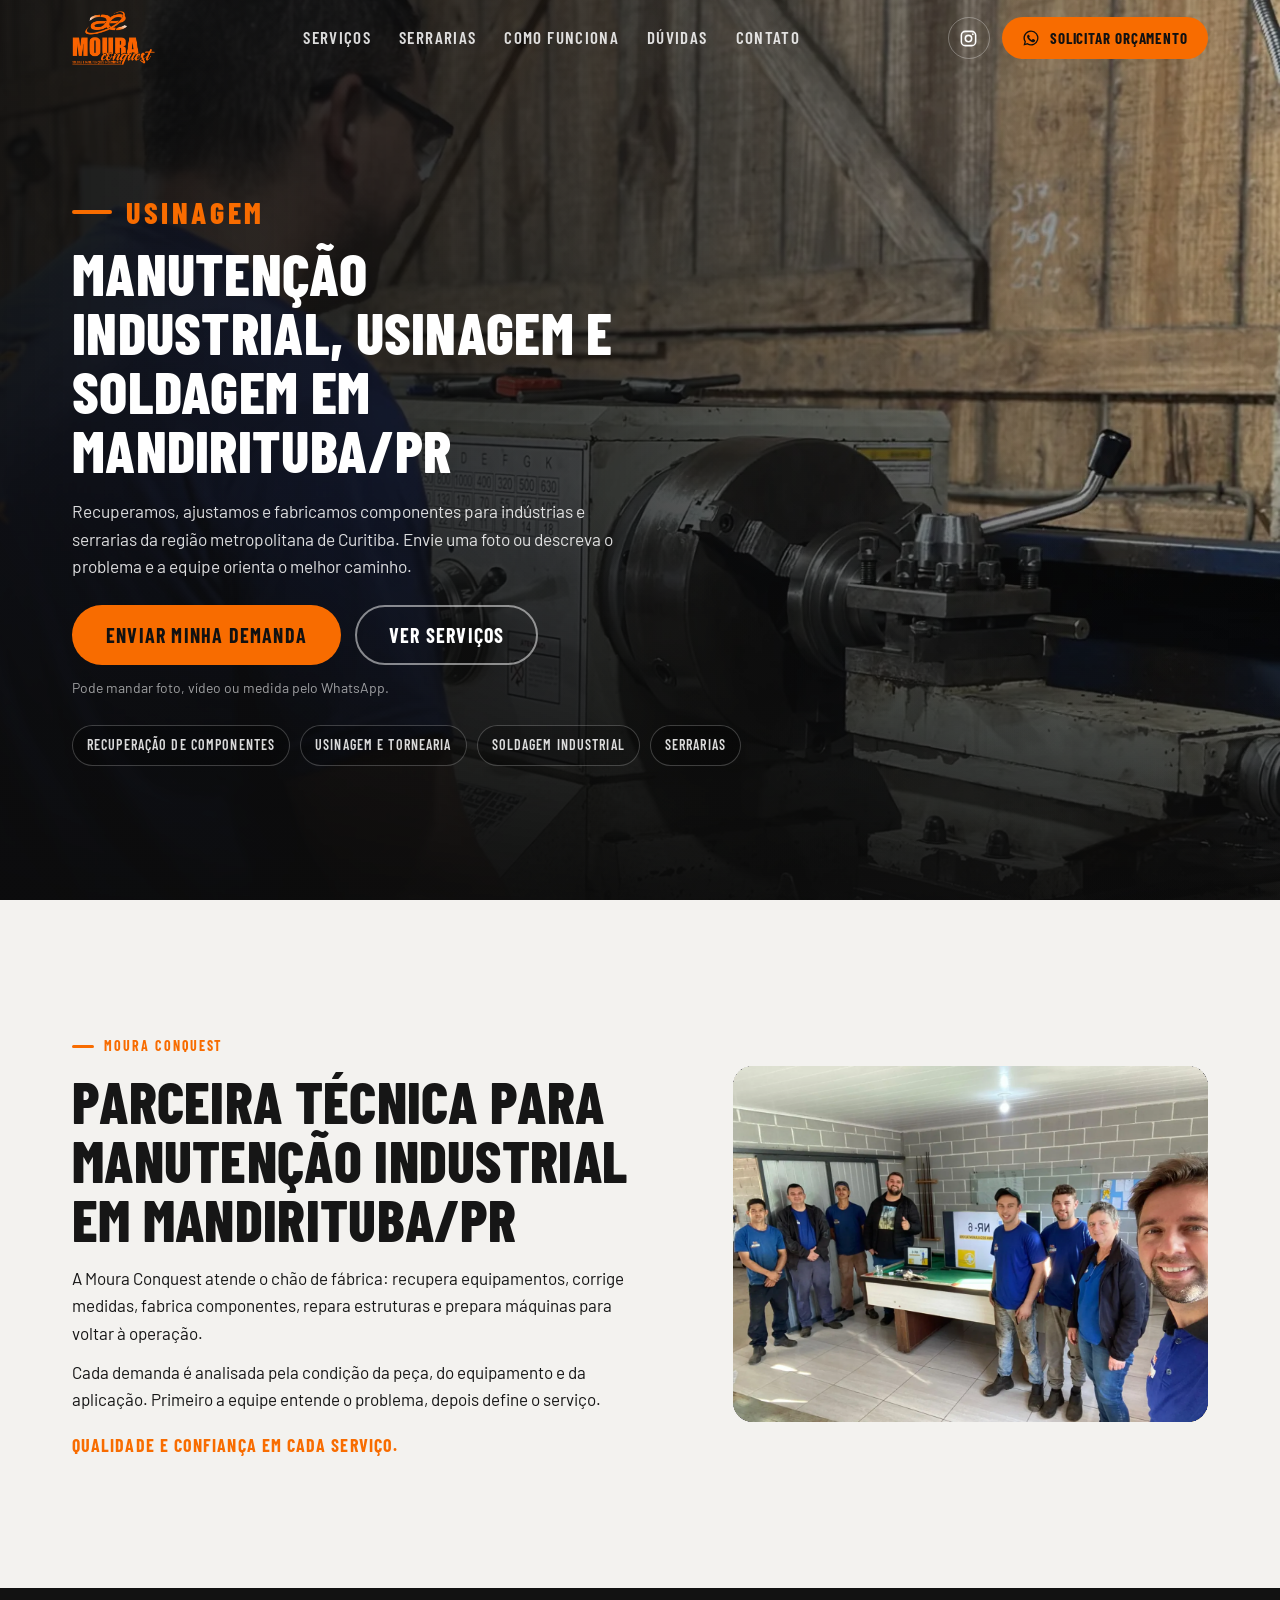
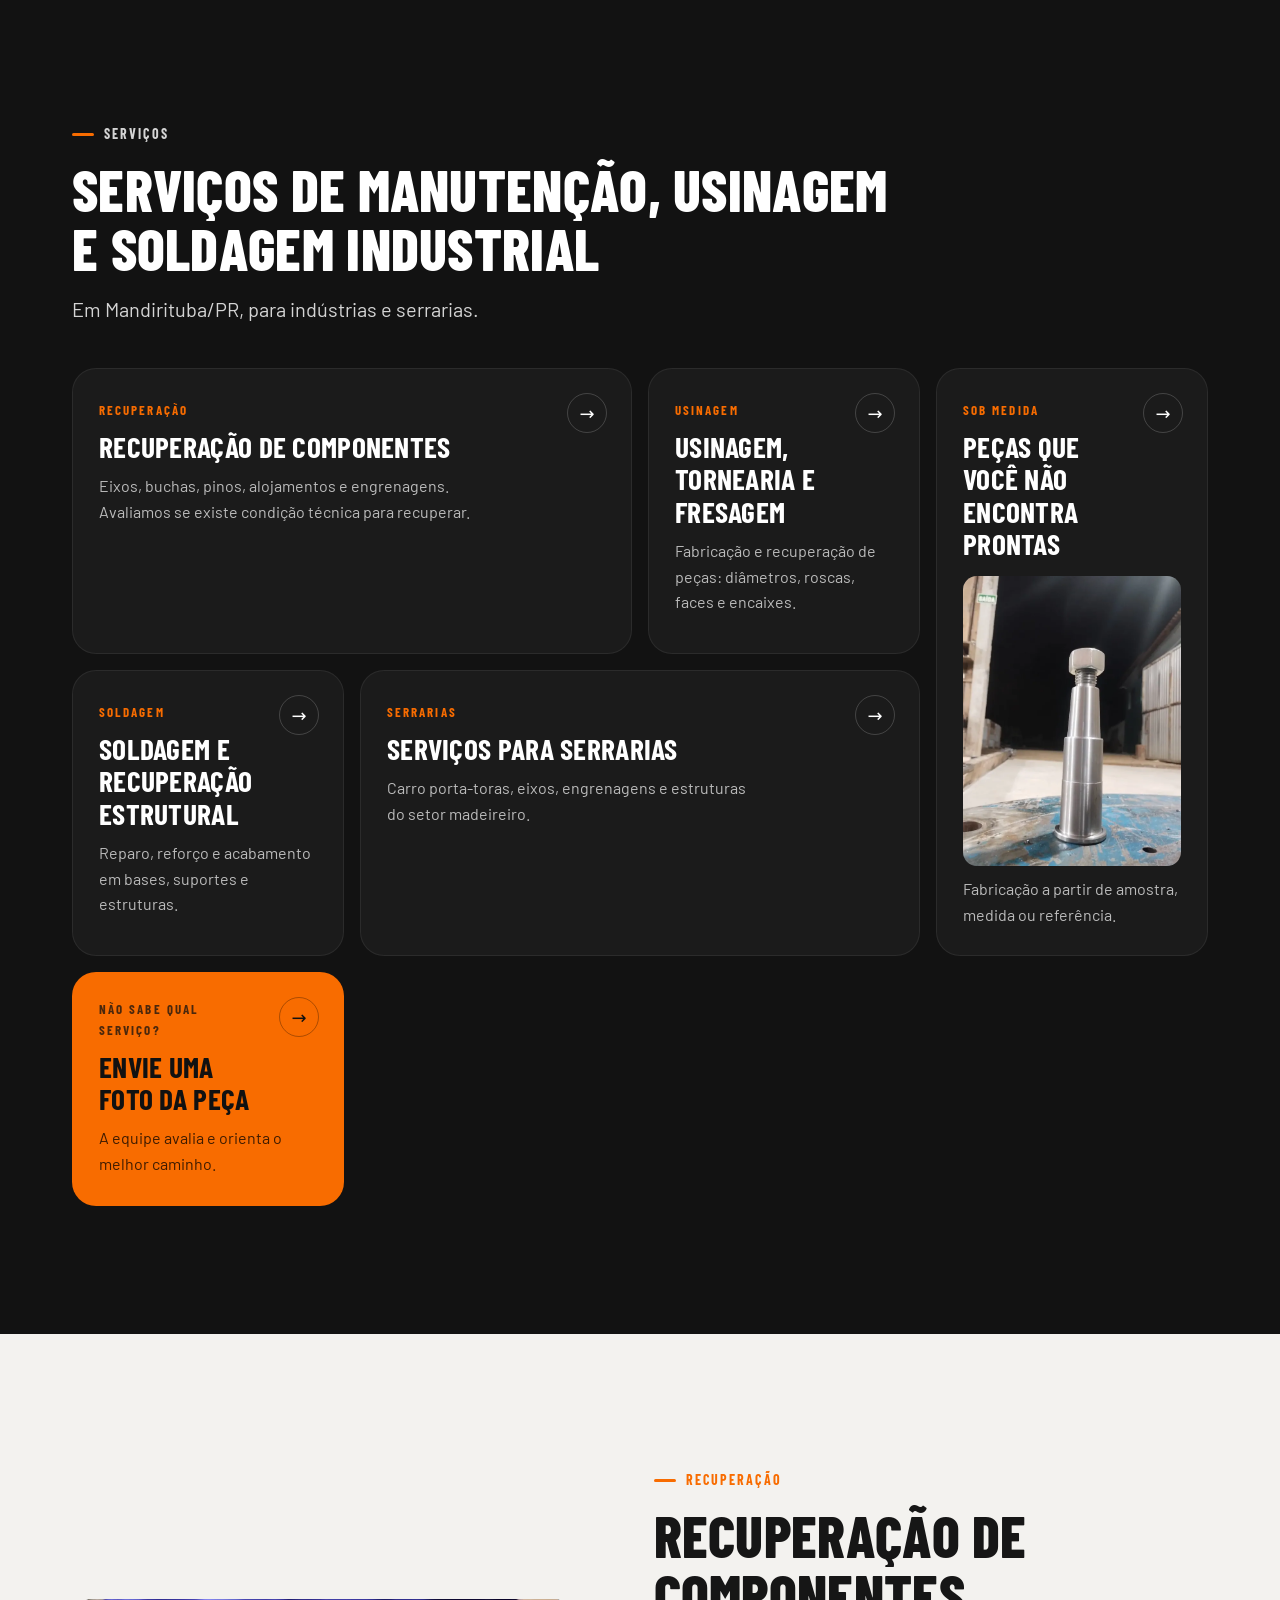
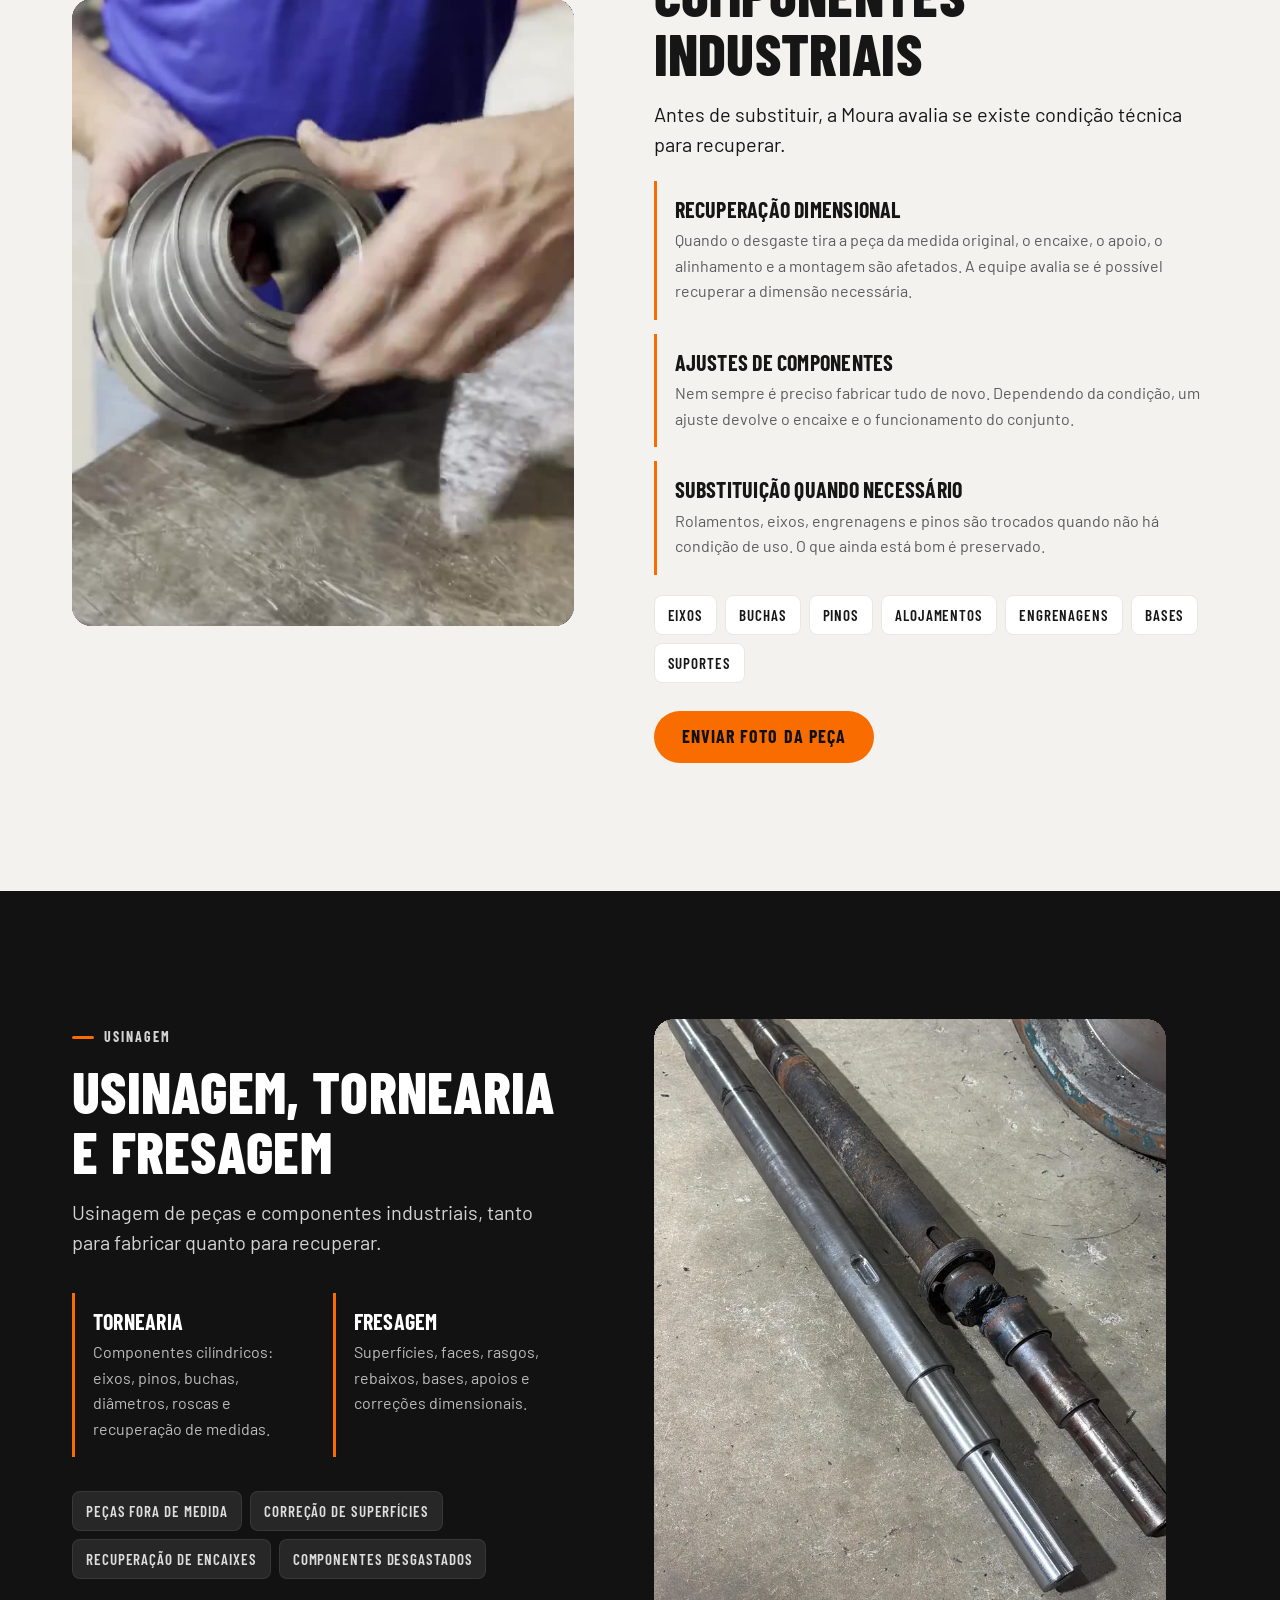
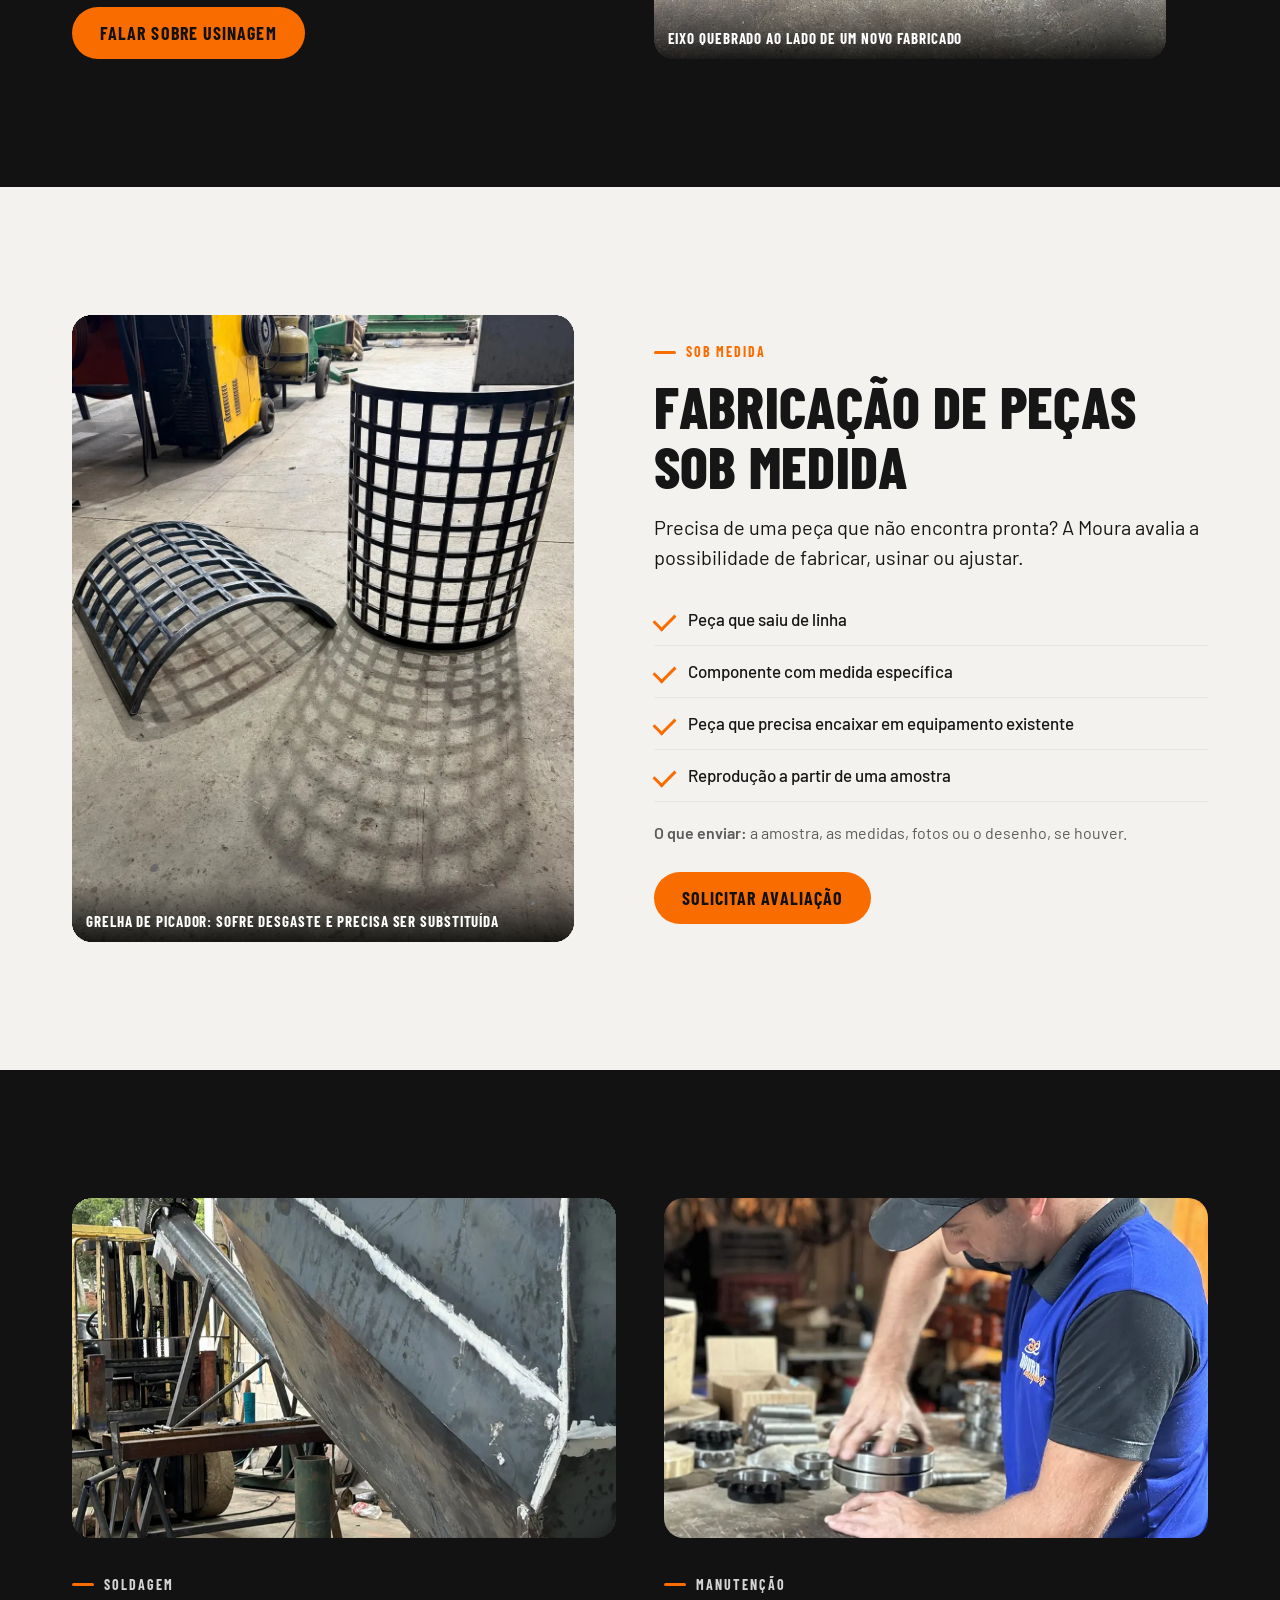
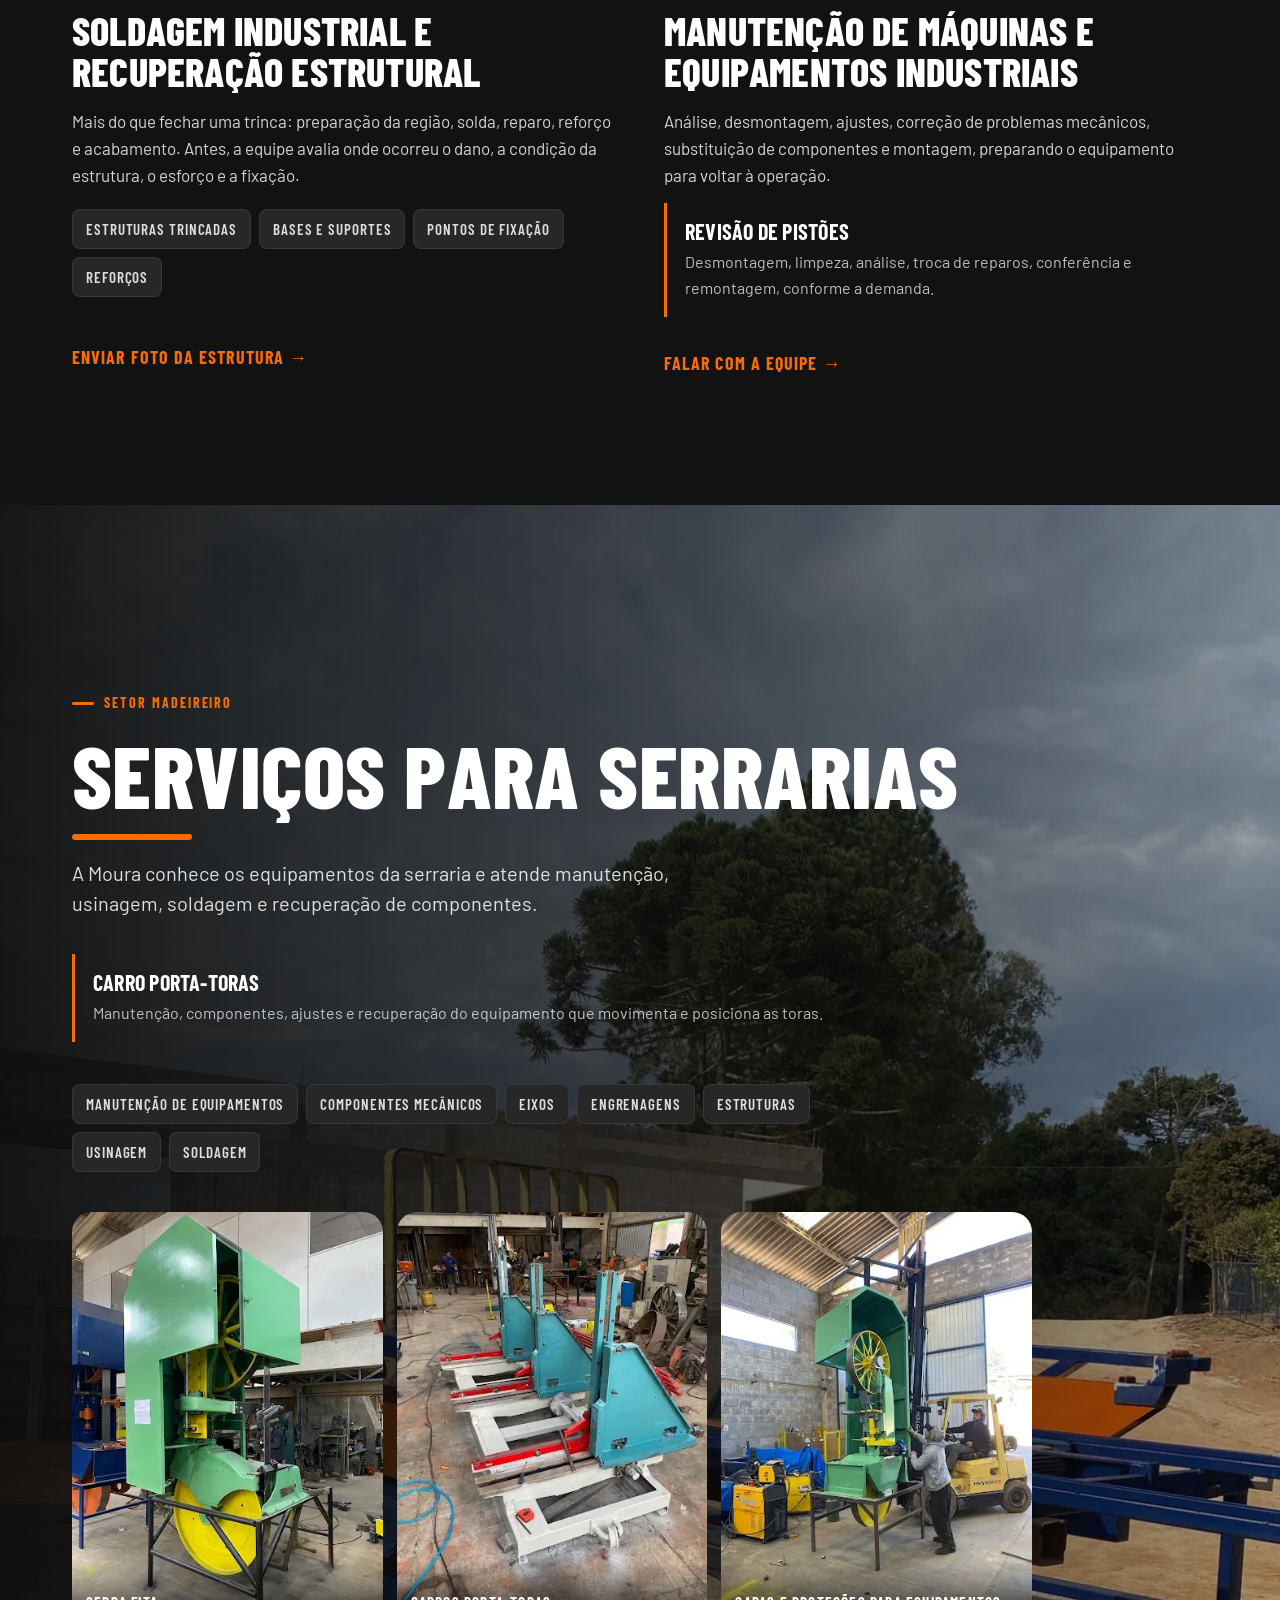
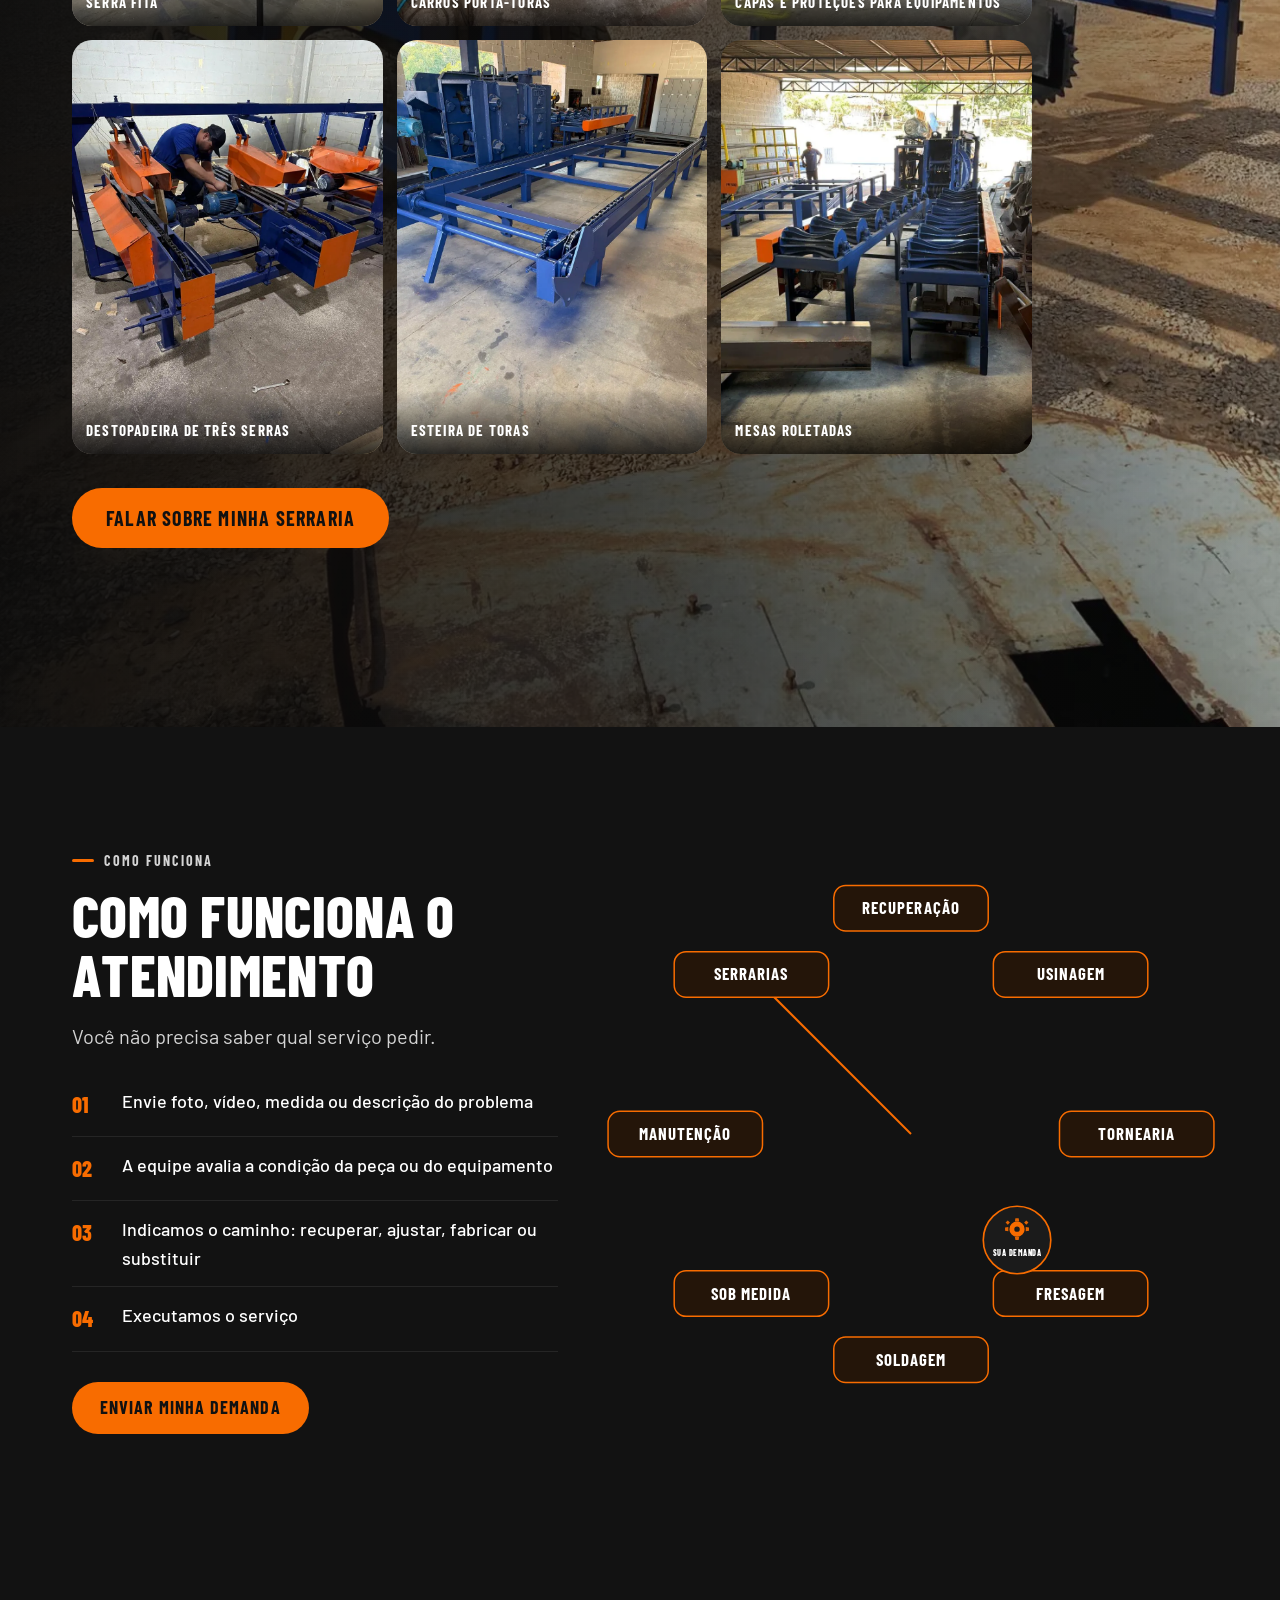
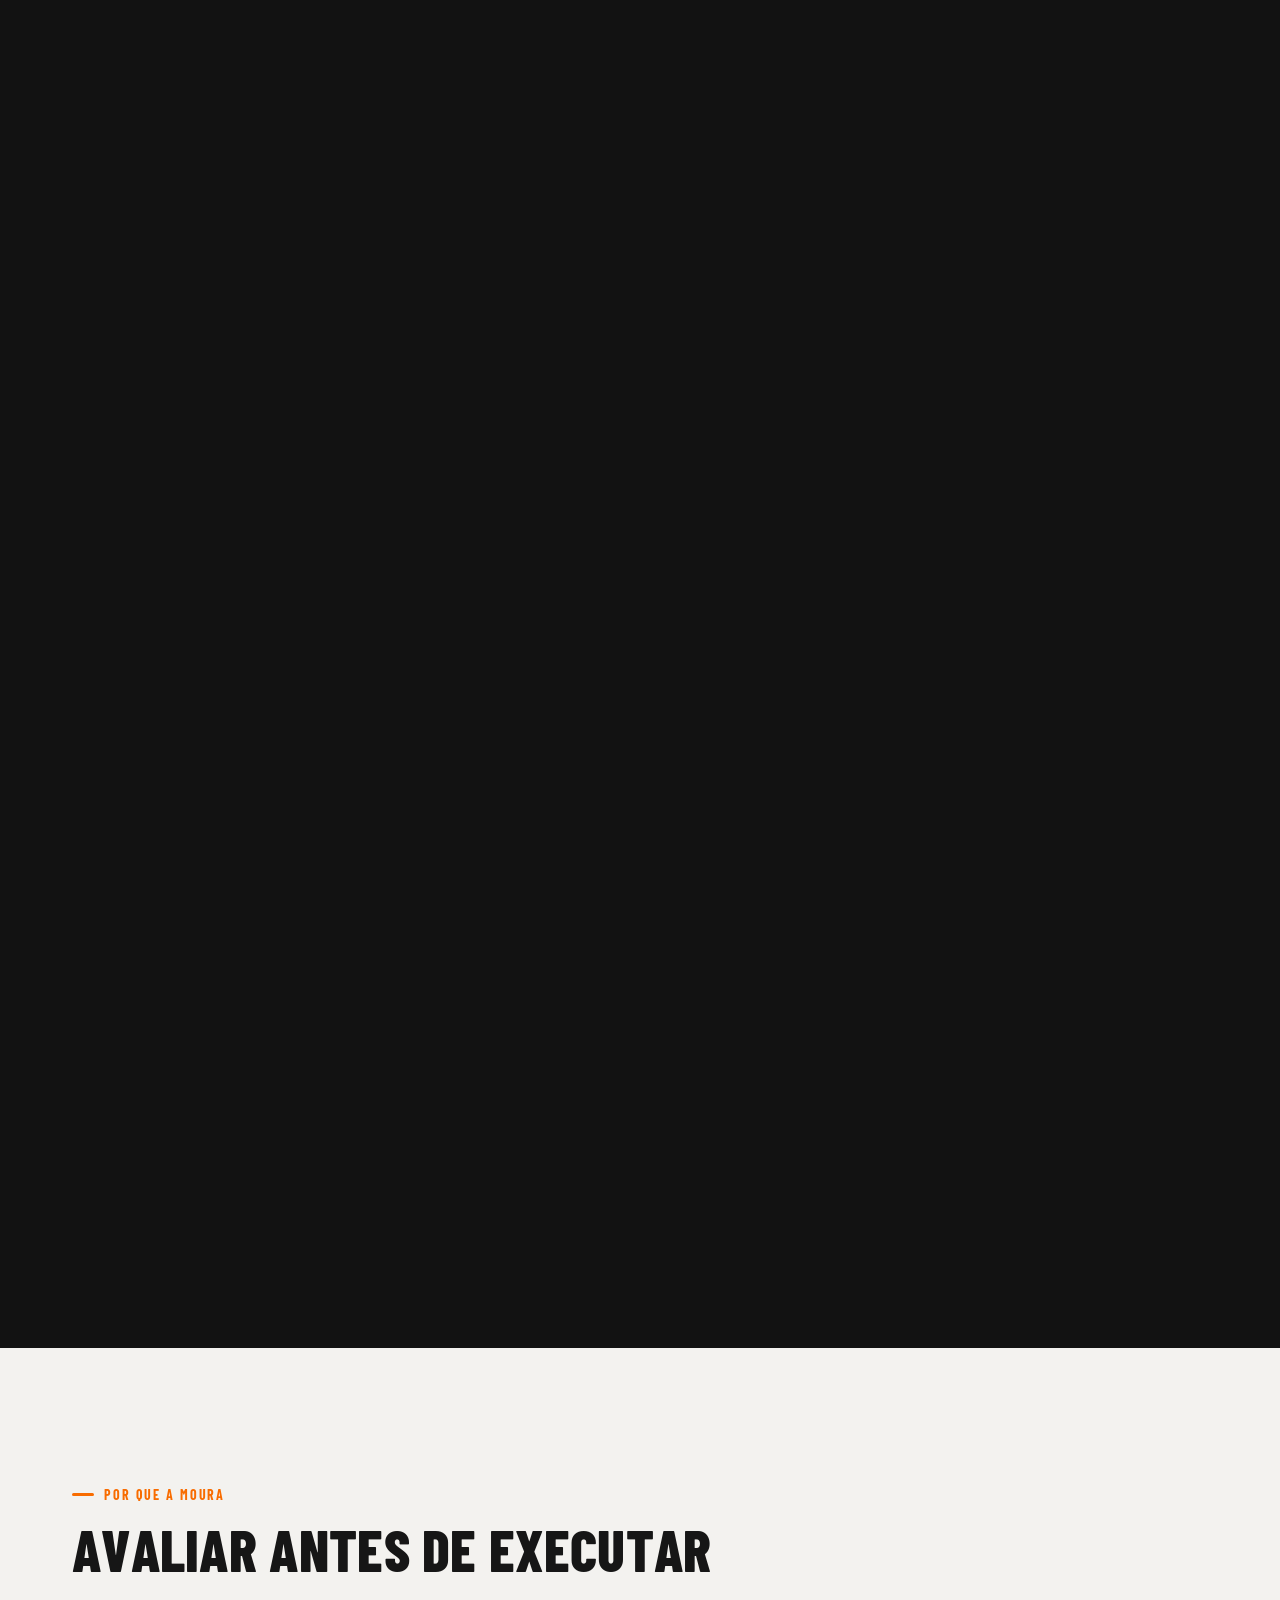
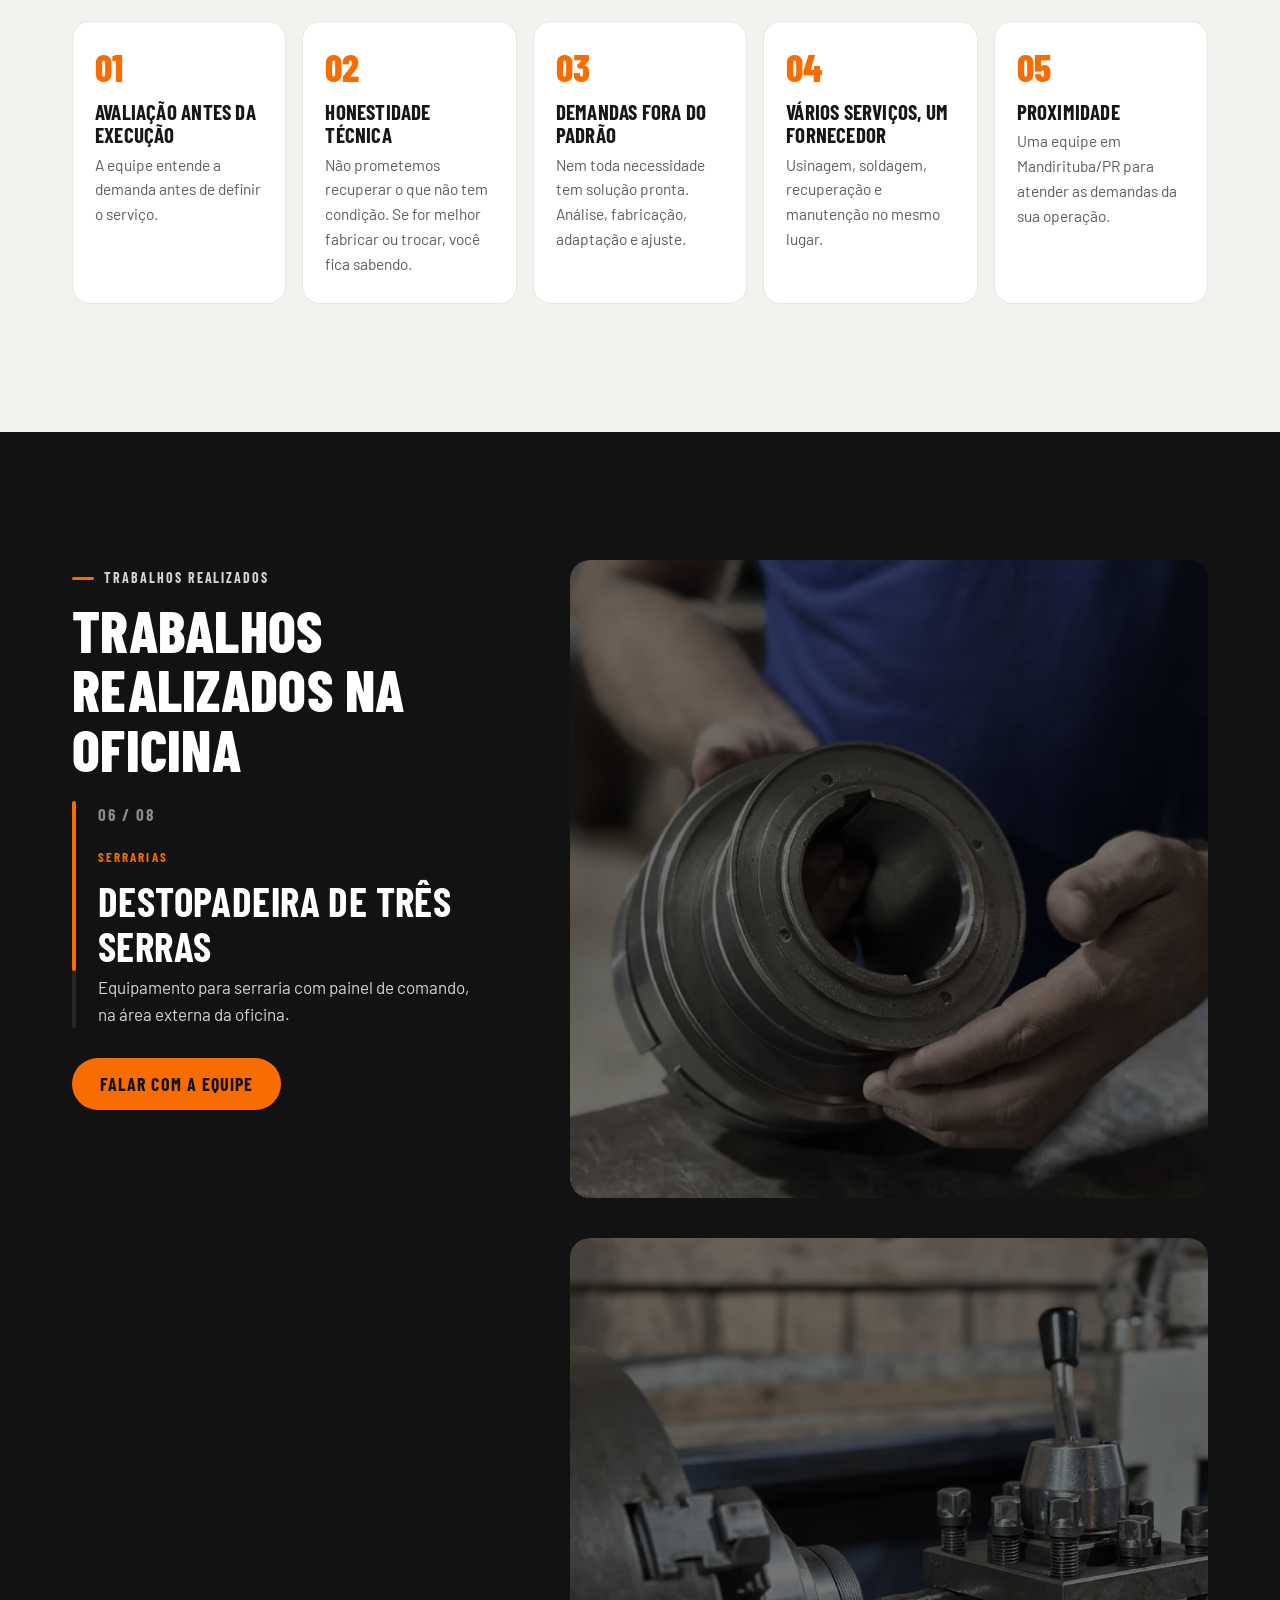
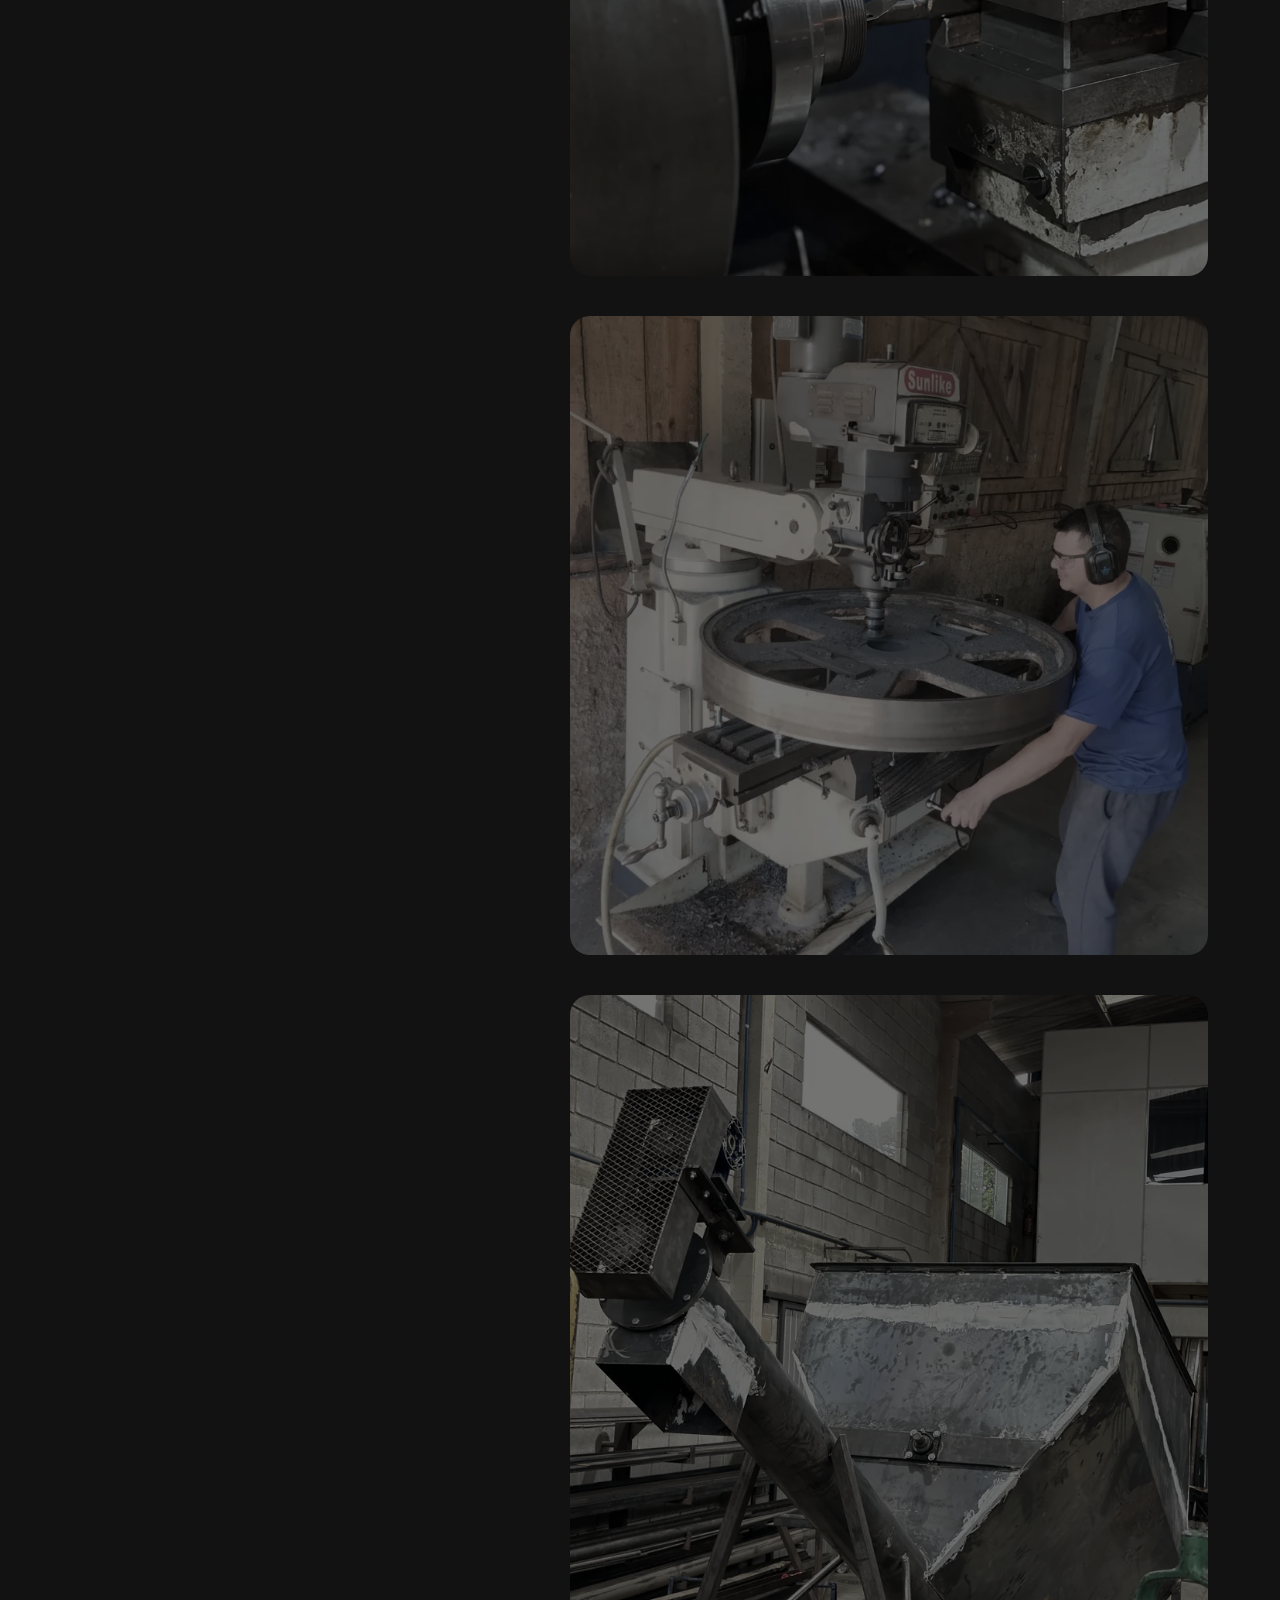
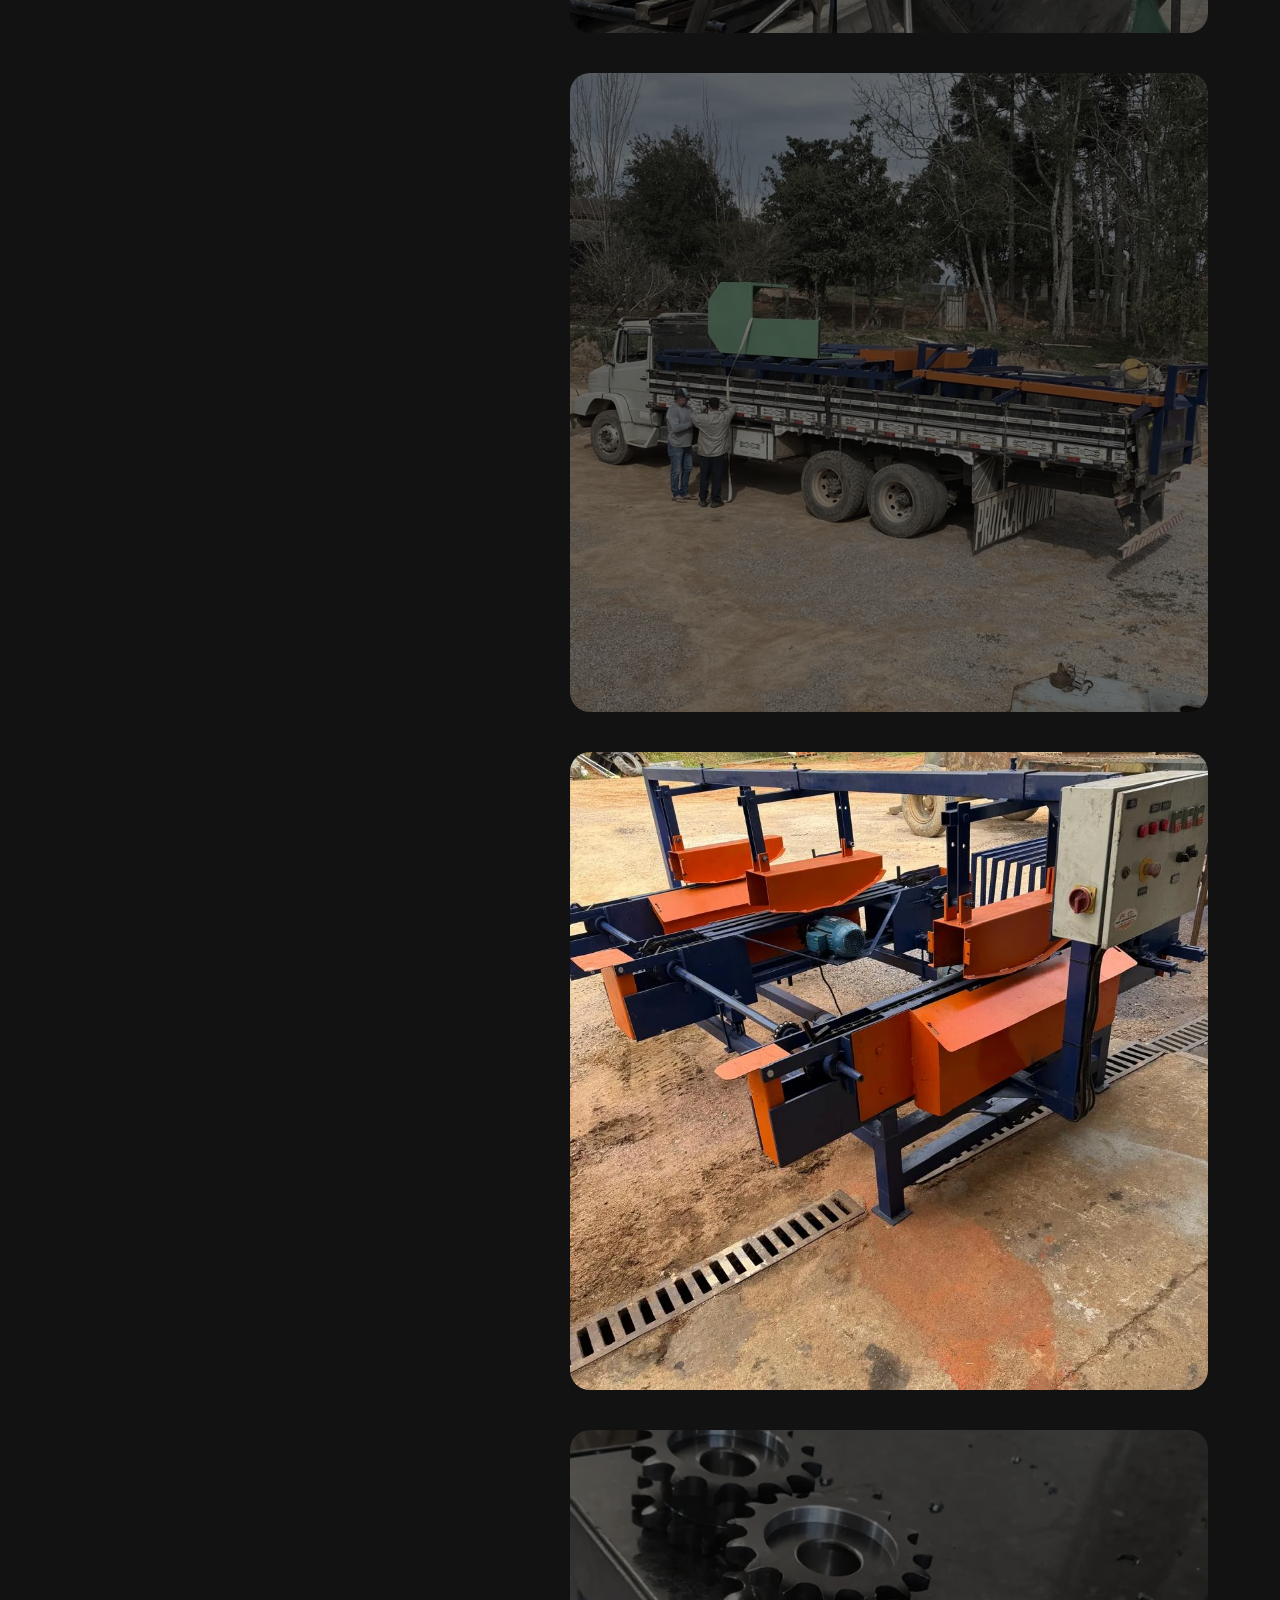
==== commit 0963dd32: "Add files via upload" ====
--- a/index.html
+++ b/index.html
@@ -19,7 +19,7 @@
 <link rel="apple-touch-icon" href="apple-touch-icon.png">
 <link rel="preload" href="barlow-condensed-latin-800-normal.woff2" as="font" type="font/woff2" crossorigin>
 <link rel="preload" href="barlow-latin-400-normal.woff2" as="font" type="font/woff2" crossorigin>
-<link rel="stylesheet" href="styles.css?v=5">
+<link rel="stylesheet" href="styles.css?v=7">
 
 <script type="application/ld+json">
 {
@@ -235,8 +235,9 @@
 <!-- ============ USINAGEM ============ -->
 <section class="sec sec--escuro servico" id="usinagem">
   <div class="wrap split split--inv">
-    <figure class="ph ph--r split__foto canto canto--dir" data-label="Vídeo ou foto do torno em operação">
-      <img src="torno-usinando.webp" alt="Profissional da Moura Conquest operando o torno na oficina" loading="lazy" onerror="this.remove()">
+    <figure class="ph ph--r split__foto canto canto--dir foto-leg" data-label="Eixo quebrado ao lado de um novo fabricado">
+      <img src="usinagem-eixo-quebrado-e-novo.webp" alt="Eixo quebrado ao lado de um eixo novo fabricado pela Moura Conquest" loading="lazy" onerror="this.remove()">
+      <figcaption>Eixo quebrado ao lado de um novo fabricado</figcaption>
     </figure>
     <div class="split__txt">
       <p class="eyebrow">Usinagem</p>
@@ -261,8 +262,9 @@
 <!-- ============ FABRICAÇÃO ============ -->
 <section class="sec sec--claro servico" id="fabricacao">
   <div class="wrap split">
-    <figure class="ph ph--r split__foto canto" data-label="Peça nova ao lado da original desgastada">
-      <img src="fabricacao-peca.webp" alt="Peça metálica fabricada pela Moura Conquest" loading="lazy" onerror="this.remove()">
+    <figure class="ph ph--r split__foto canto foto-leg" data-label="Grelha de picador">
+      <img src="fabricacao-grelha-picador.webp" alt="Grelhas de picador, peça que sofre desgaste e precisa ser substituída" loading="lazy" onerror="this.remove()">
+      <figcaption>Grelha de picador: sofre desgaste e precisa ser substituída</figcaption>
     </figure>
     <div class="split__txt">
       <p class="eyebrow">Sob medida</p>
@@ -331,7 +333,10 @@
     <div class="serrarias__fotos">
       <figure class="ph ph--r"><img src="serraria-serra-fita.webp" alt="Serra fita para serraria na oficina da Moura Conquest" loading="lazy" onerror="this.remove()"><figcaption>Serra fita</figcaption></figure>
       <figure class="ph ph--r"><img src="serraria-carros-porta-toras.webp" alt="Carros porta-toras na oficina da Moura Conquest" loading="lazy" onerror="this.remove()"><figcaption>Carros porta-toras</figcaption></figure>
-      <figure class="ph ph--r"><img src="serraria-serra-fita-montagem.webp" alt="Serra fita sendo movimentada com empilhadeira na oficina da Moura Conquest" loading="lazy" onerror="this.remove()"><figcaption>Serra fita na oficina</figcaption></figure>
+      <figure class="ph ph--r"><img src="serraria-serra-fita-montagem.webp" alt="Capas e proteções para equipamentos de serraria na oficina da Moura Conquest" loading="lazy" onerror="this.remove()"><figcaption>Capas e proteções para equipamentos</figcaption></figure>
+      <figure class="ph ph--r"><img src="serraria-destopadeira-tres-serras.webp" alt="Destopadeira de três serras na oficina da Moura Conquest" loading="lazy" onerror="this.remove()"><figcaption>Destopadeira de três serras</figcaption></figure>
+      <figure class="ph ph--r"><img src="serraria-esteira-de-toras.webp" alt="Esteira de toras na oficina da Moura Conquest" loading="lazy" onerror="this.remove()"><figcaption>Esteira de toras</figcaption></figure>
+      <figure class="ph ph--r"><img src="serraria-mesas-roletadas.webp" alt="Mesas roletadas para serraria na Moura Conquest" loading="lazy" onerror="this.remove()"><figcaption>Mesas roletadas</figcaption></figure>
     </div>
     <a class="btn btn--laranja btn--lg" href="https://wa.me/5541987292928" target="_blank" rel="noopener" data-wa="Olá! Tenho uma demanda na minha serraria." data-cta="serrarias">Falar sobre minha serraria</a>
   </div>
@@ -397,7 +402,7 @@
       <div class="trab__painel" aria-live="polite">
         <div class="trab__prog"><span id="trabBar"></span></div>
         <div class="trab__info" id="trabInfo">
-          <span class="trab__num" id="trabNum">01 / 05</span>
+          <span class="trab__num" id="trabNum">01 / 08</span>
           <span class="bcard__label" id="trabTag">Usinagem</span>
           <h3 id="trabTit">Componente usinado</h3>
           <p id="trabDesc">Peças cilíndricas com diâmetros, faces e encaixes conferidos na bancada.</p>
@@ -425,6 +430,18 @@
       <article class="titem" data-tag="Serrarias" data-tit="Carro porta-toras" data-desc="Equipamento do setor madeireiro pronto para seguir até a serraria.">
         <figure class="ph ph--r" data-label="Carro porta-toras"><img src="trabalho-porta-toras.webp" alt="Carro porta-toras carregado em caminhão na Moura Conquest" loading="lazy" onerror="this.remove()"></figure>
         <div class="titem__m"><span class="bcard__label">Serrarias</span><h3>Carro porta-toras</h3><p>Equipamento do setor madeireiro pronto para seguir até a serraria.</p></div>
+      </article>
+      <article class="titem" data-tag="Serrarias" data-tit="Destopadeira de três serras" data-desc="Equipamento para serraria com painel de comando, na área externa da oficina.">
+        <figure class="ph ph--r" data-label="Destopadeira"><img src="trabalho-destopadeira.webp" alt="Destopadeira de três serras com painel de comando na Moura Conquest" loading="lazy" onerror="this.remove()"></figure>
+        <div class="titem__m"><span class="bcard__label">Serrarias</span><h3>Destopadeira de três serras</h3><p>Equipamento para serraria com painel de comando, na área externa da oficina.</p></div>
+      </article>
+      <article class="titem" data-tag="Componentes" data-tit="Engrenagens" data-desc="Engrenagens e eixos na bancada da oficina.">
+        <figure class="ph ph--r" data-label="Engrenagens"><img src="trabalho-engrenagens.webp" alt="Engrenagens e eixos na bancada da oficina da Moura Conquest" loading="lazy" onerror="this.remove()"></figure>
+        <div class="titem__m"><span class="bcard__label">Componentes</span><h3>Engrenagens</h3><p>Engrenagens e eixos na bancada da oficina.</p></div>
+      </article>
+      <article class="titem" data-tag="Soldagem" data-tit="Rolo em estrutura soldada" data-desc="Componente cilíndrico montado com barras soldadas.">
+        <figure class="ph ph--r" data-label="Rolo soldado"><img src="trabalho-rolo-soldado.webp" alt="Rolo em estrutura de barras soldadas na oficina da Moura Conquest" loading="lazy" onerror="this.remove()"></figure>
+        <div class="titem__m"><span class="bcard__label">Soldagem</span><h3>Rolo em estrutura soldada</h3><p>Componente cilíndrico montado com barras soldadas.</p></div>
       </article>
     </div>
   </div>
@@ -522,6 +539,6 @@
 
 <script src="gsap.min.js" defer></script>
 <script src="ScrollTrigger.min.js" defer></script>
-<script src="main.js?v=5" defer></script>
+<script src="main.js?v=7" defer></script>
 </body>
 </html>
--- a/styles.css
+++ b/styles.css
@@ -385,3 +385,16 @@
 }
 .dados li span{display:block}
 .link-mapa{display:inline-block;margin-top:6px;font-family:var(--head);font-weight:700;letter-spacing:.06em;text-transform:uppercase;font-size:16px!important;color:var(--laranja)}
+
+/* ===== Ajustes v3 (05/11) ===== */
+/* Usinagem: duas fotos lado a lado */
+.usin-fotos{display:grid;grid-template-columns:1fr 1fr;gap:14px;aspect-ratio:auto;max-height:none}
+.usin-fotos .ph{aspect-ratio:3/4;margin:0}
+.usin-fotos .ph::after,.foto-leg::after{display:none}
+.usin-fotos figcaption,.foto-leg figcaption{position:absolute;z-index:2;left:0;right:0;bottom:0;padding:32px 14px 12px;font-family:var(--head);font-weight:700;font-size:15px;line-height:1.15;letter-spacing:.06em;text-transform:uppercase;color:#fff;background:linear-gradient(transparent,rgba(0,0,0,.82))}
+@media (max-width:480px){.usin-fotos{gap:10px}.usin-fotos figcaption{font-size:13px;padding:26px 10px 10px}}
+/* Serrarias: galeria 3 x 2 */
+@media (min-width:641px){.serrarias__fotos{max-width:960px}}
+/* Trabalhos: fotos um pouco mais baixas no desktop (8 itens) */
+@media (min-width:960px){.titem .ph{aspect-ratio:1/1}.trab__lista{gap:40px}}
+@media (max-width:640px){.serrarias__fotos{grid-template-columns:none;grid-auto-flow:column;grid-auto-columns:72%}}
